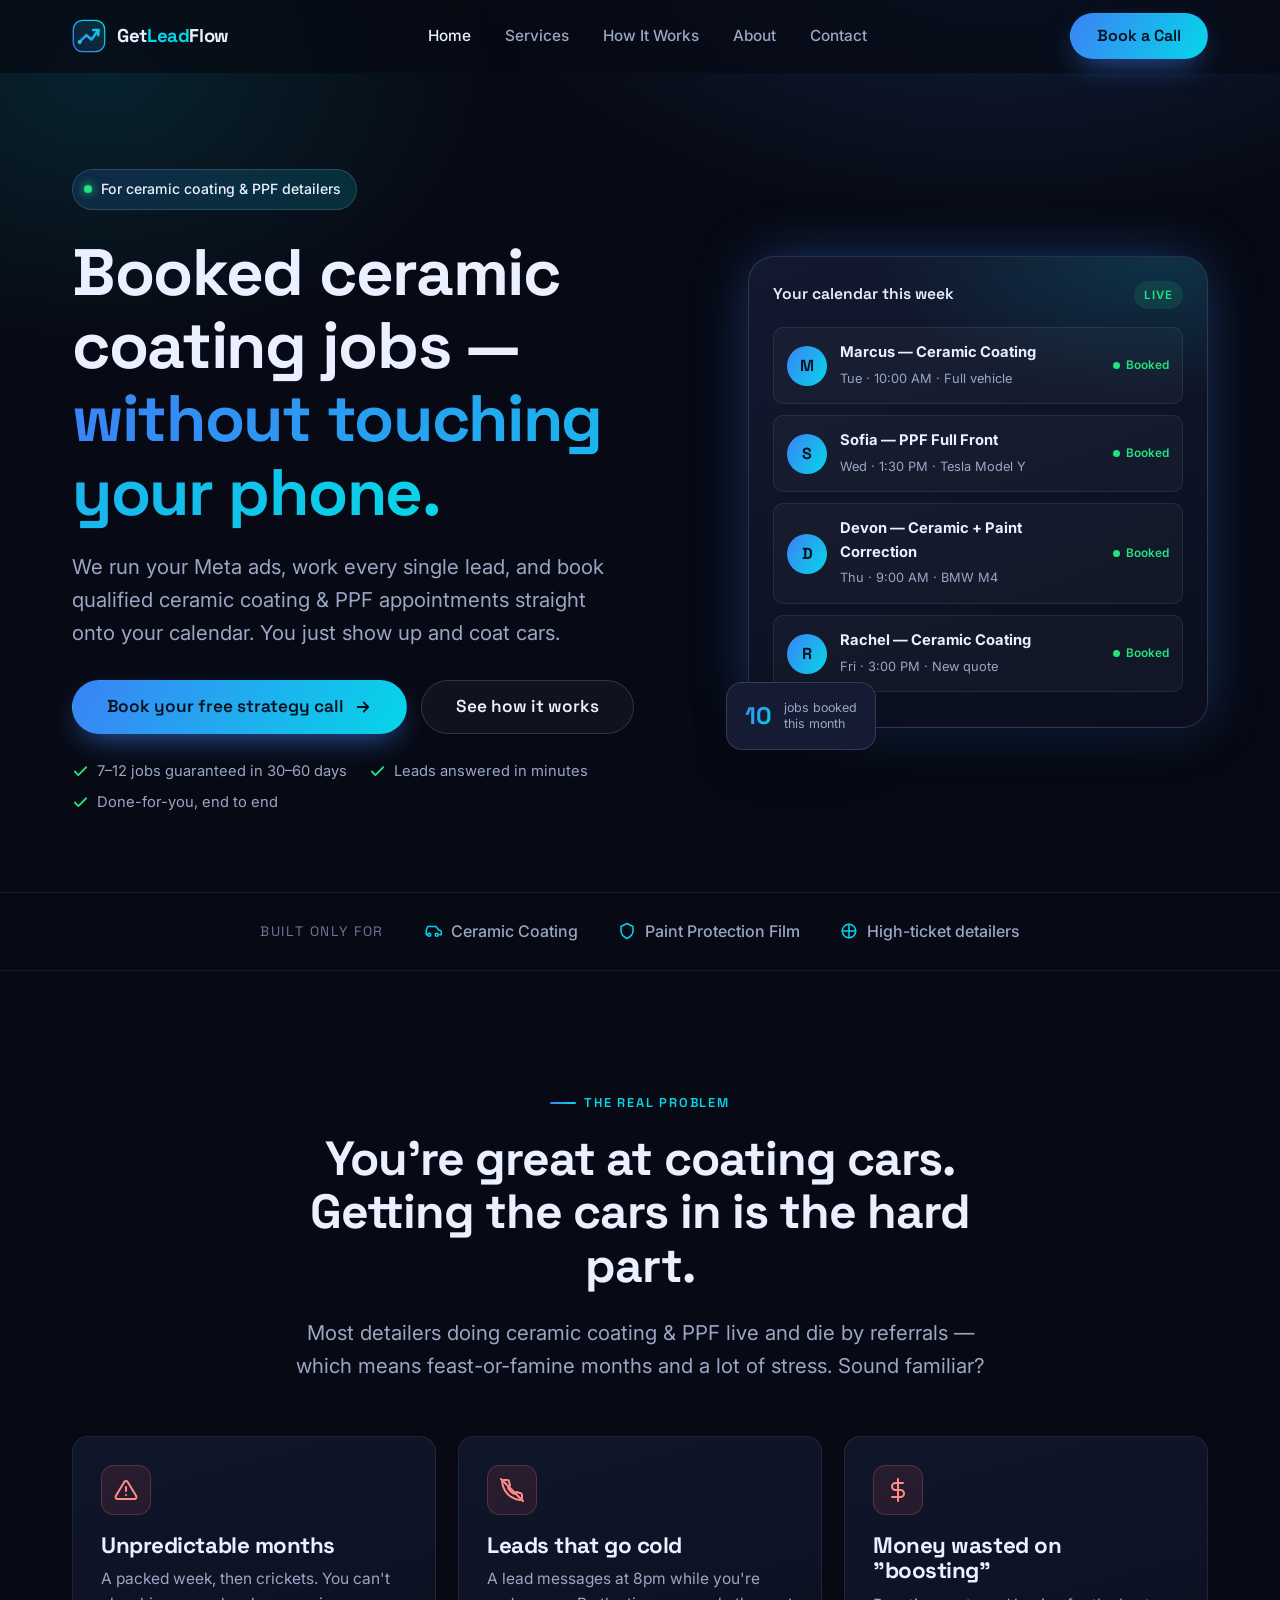
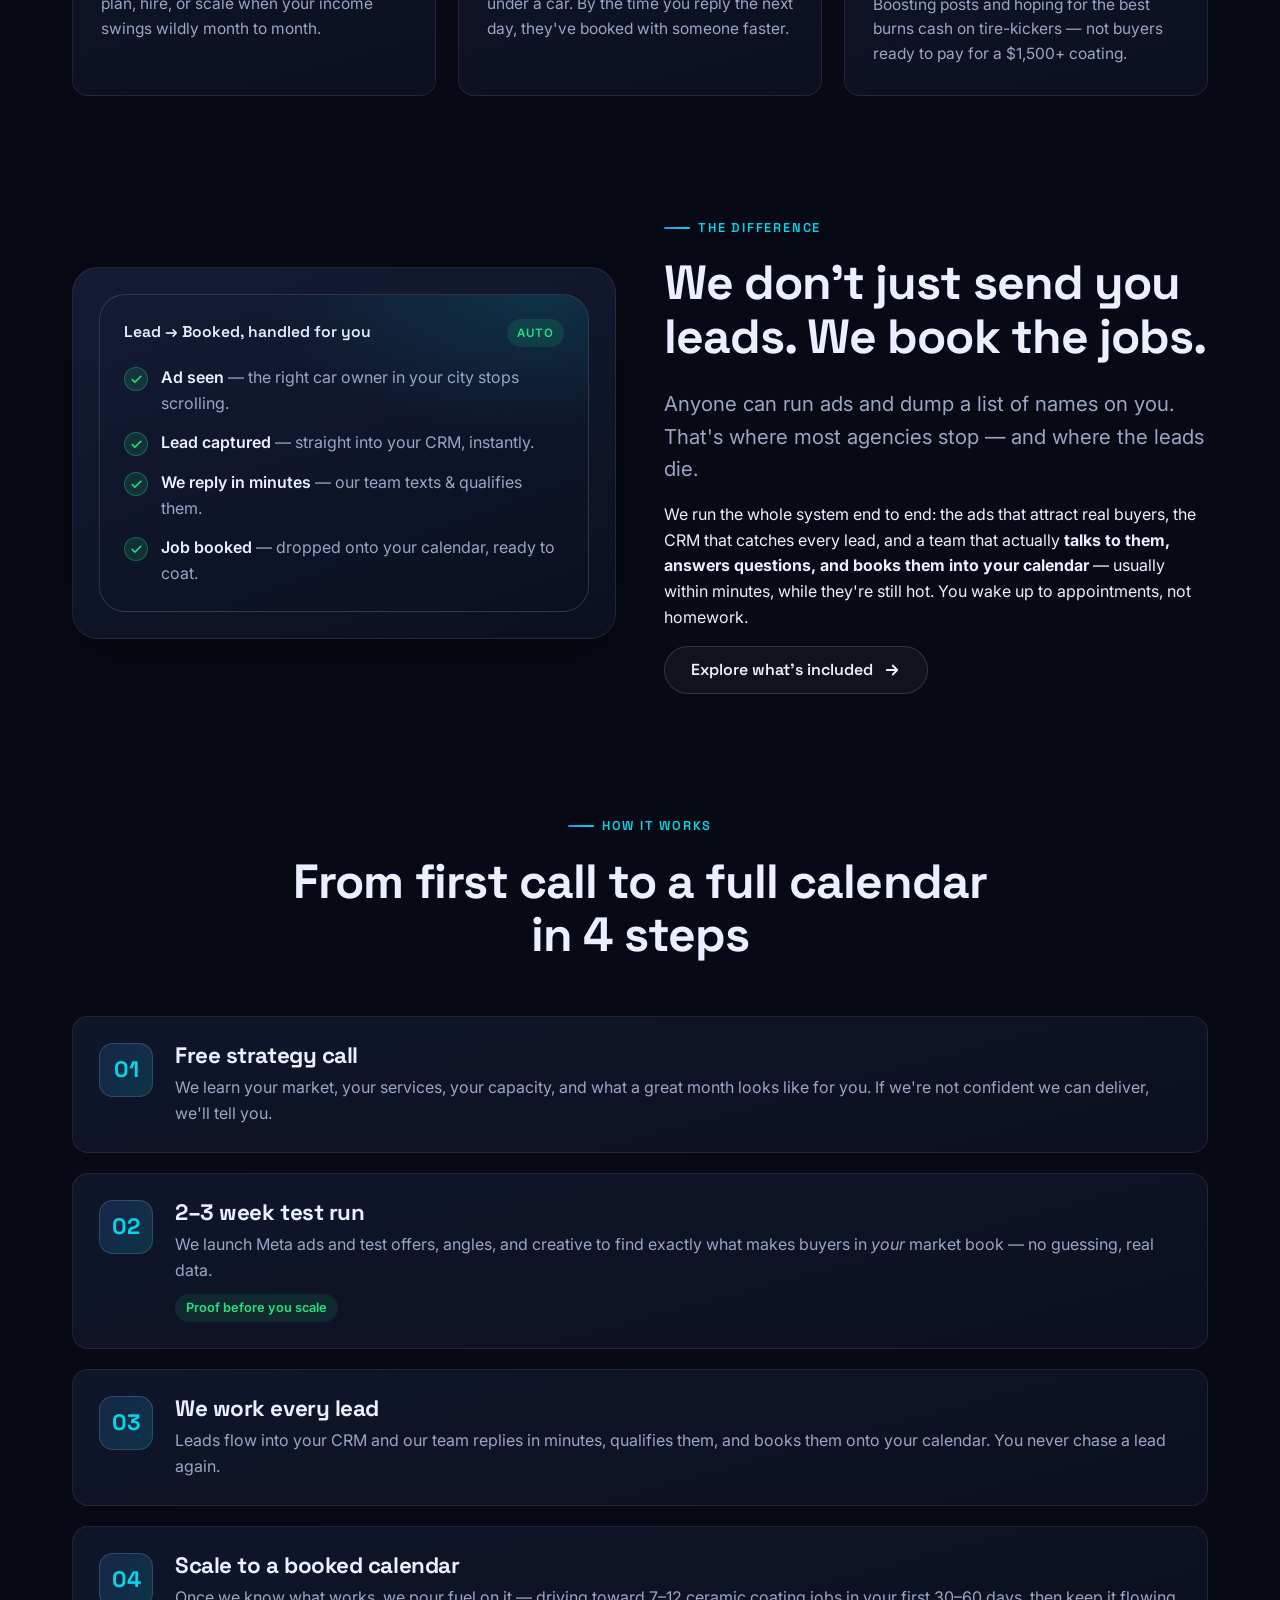
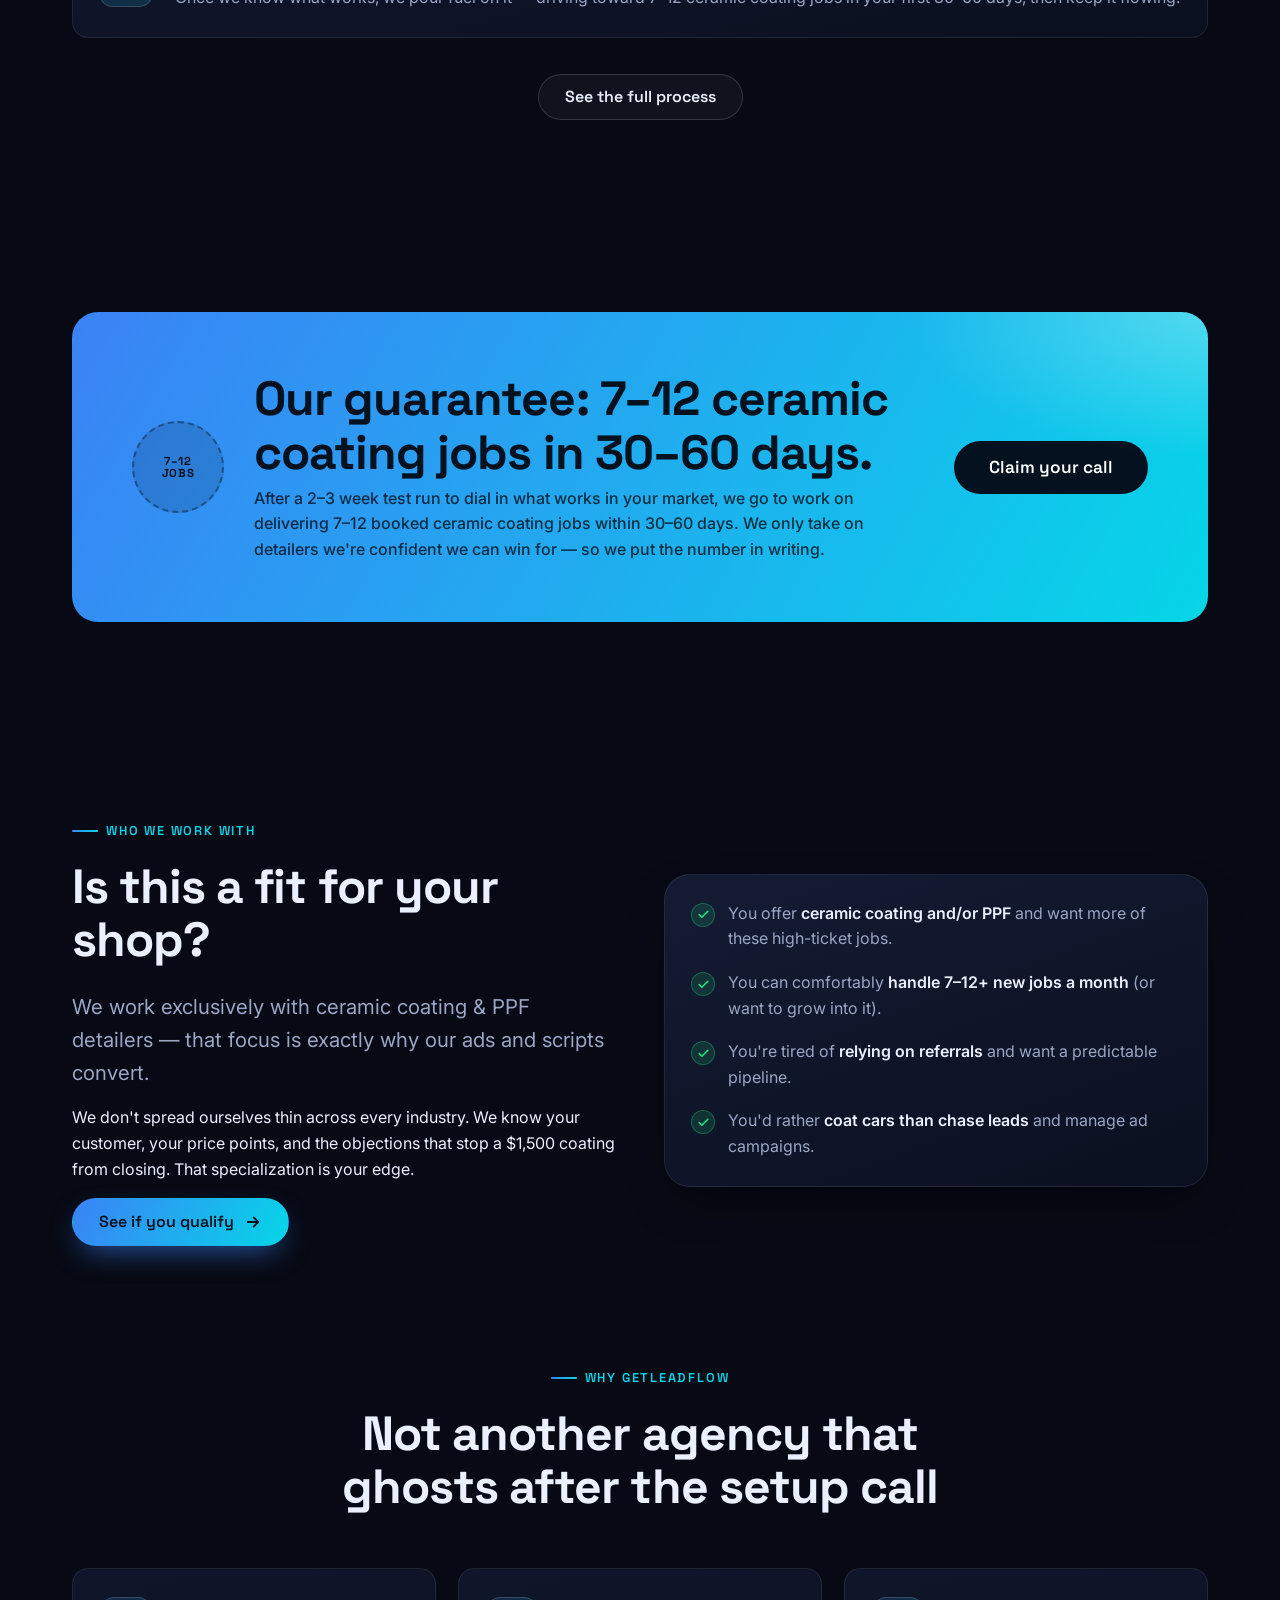
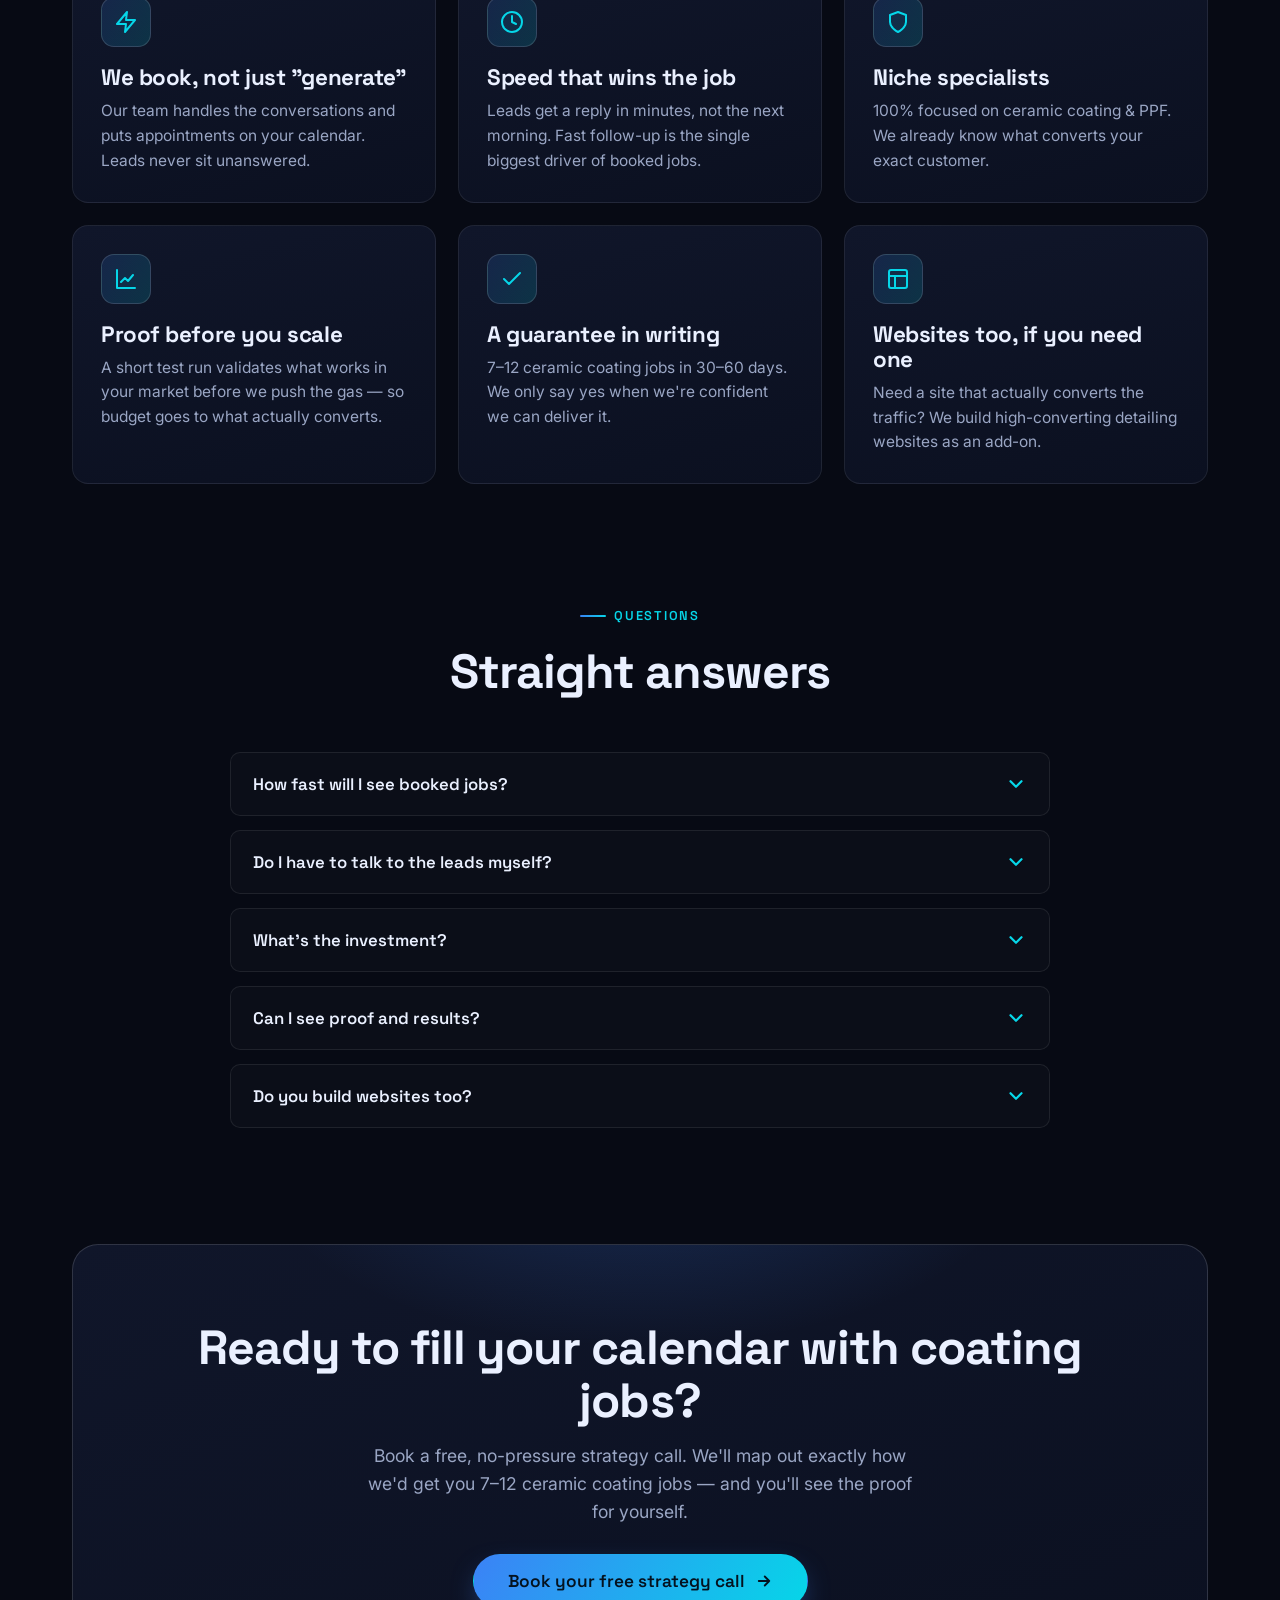
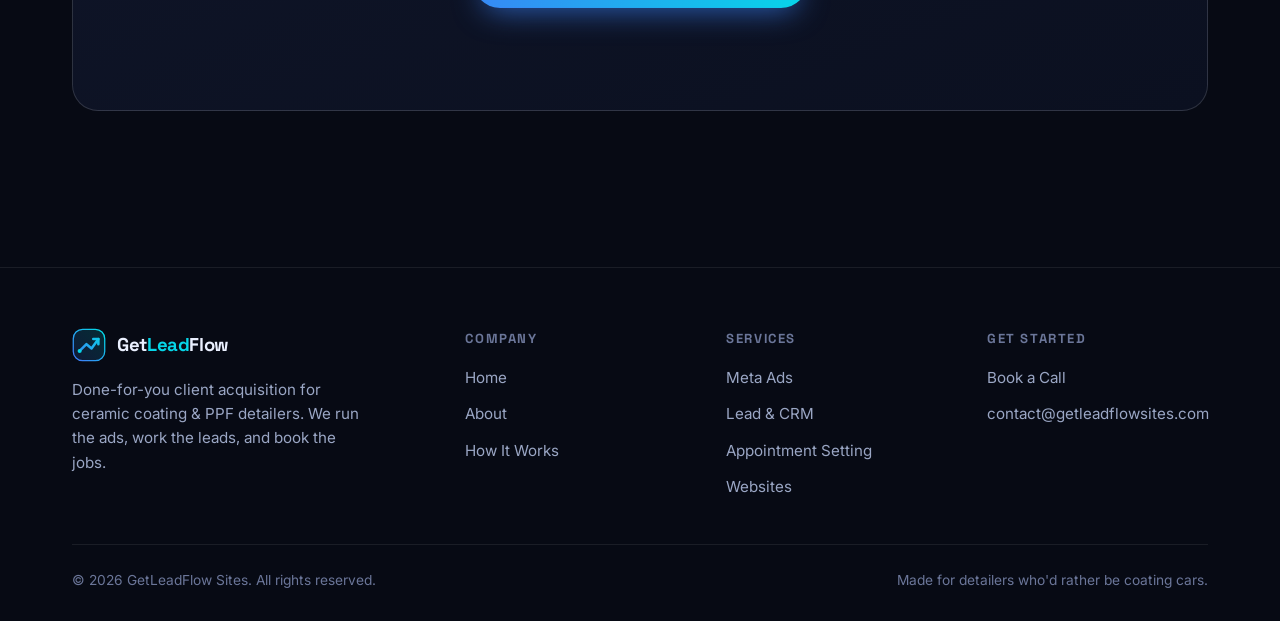
==== public/index.html @ e2b3fb2b "Restructure for deployment: move site into public/, add Cloudflare config - Move all published files" ====
<!DOCTYPE html>
<html lang="en">
<head>
  <meta charset="UTF-8" />
  <meta name="viewport" content="width=device-width, initial-scale=1.0" />
  <title>GetLeadFlow Sites | Booked Ceramic Coating &amp; PPF Jobs, Guaranteed</title>
  <meta name="description" content="GetLeadFlow runs Meta ads for ceramic coating & PPF detailers, works every lead, and books qualified jobs straight onto your calendar. 7–12 guaranteed jobs in 30–60 days." />
  <meta name="keywords" content="ceramic coating leads, PPF leads, Meta ads for car detailers, lead generation for detailers, get more ceramic coating clients, auto detailing marketing agency" />
  <link rel="canonical" href="https://getleadflowsites.com/" />

  <!-- Open Graph / Twitter -->
  <meta property="og:type" content="website" />
  <meta property="og:site_name" content="GetLeadFlow Sites" />
  <meta property="og:title" content="Booked Ceramic Coating & PPF Jobs, Guaranteed | GetLeadFlow" />
  <meta property="og:description" content="We run the ads, work every lead, and book ceramic coating & PPF jobs on your calendar. 7–12 guaranteed jobs in 30–60 days." />
  <meta property="og:url" content="https://getleadflowsites.com/" />
  <meta property="og:image" content="https://getleadflowsites.com/assets/og-image.svg" />
  <meta name="twitter:card" content="summary_large_image" />
  <meta name="twitter:title" content="Booked Ceramic Coating & PPF Jobs, Guaranteed | GetLeadFlow" />
  <meta name="twitter:description" content="We run the ads, work every lead, and book ceramic coating & PPF jobs on your calendar." />
  <meta name="twitter:image" content="https://getleadflowsites.com/assets/og-image.svg" />

  <link rel="icon" type="image/svg+xml" href="assets/favicon.svg" />
  <meta name="theme-color" content="#070a14" />

  <!-- Fonts -->
  <link rel="preconnect" href="https://fonts.googleapis.com" />
  <link rel="preconnect" href="https://fonts.gstatic.com" crossorigin />
  <link href="https://fonts.googleapis.com/css2?family=Inter:wght@400;500;600;700&family=Space+Grotesk:wght@500;600;700&display=swap" rel="stylesheet" />

  <script>document.documentElement.classList.add('js')</script>
  <link rel="stylesheet" href="css/styles.css" />

  <!-- Structured data -->
  <script type="application/ld+json">
  {
    "@context": "https://schema.org",
    "@type": "ProfessionalService",
    "name": "GetLeadFlow Sites",
    "description": "Lead generation and appointment-setting agency for ceramic coating and PPF car detailers. We run Meta ads, manage the CRM, work every lead, and book jobs on your calendar.",
    "url": "https://getleadflowsites.com/",
    "email": "contact@getleadflowsites.com",
    "areaServed": "US",
    "serviceType": ["Meta Ads Management", "Lead Generation", "Appointment Setting", "CRM Management", "Web Design"],
    "founder": { "@type": "Person", "name": "Gianluca" },
    "makesOffer": {
      "@type": "Offer",
      "description": "7–12 guaranteed ceramic coating jobs within 30–60 days for car detailers offering ceramic coating and PPF."
    }
  }
  </script>
</head>
<body>

  <!-- ========== HEADER ========== -->
  <header class="site-header">
    <div class="container nav">
      <a href="index.html" class="brand" aria-label="GetLeadFlow Sites home">
        <svg class="logo-mark" viewBox="0 0 40 40" fill="none" xmlns="http://www.w3.org/2000/svg" aria-hidden="true">
          <rect x="1.5" y="1.5" width="37" height="37" rx="11" fill="url(#glf)" opacity="0.16"/>
          <rect x="1.5" y="1.5" width="37" height="37" rx="11" stroke="url(#glf)" stroke-width="1.5"/>
          <path d="M9 27 L17 19 L23 24 L31 13" stroke="url(#glf)" stroke-width="3" stroke-linecap="round" stroke-linejoin="round"/>
          <path d="M31 13 L31 19 M31 13 L25 13" stroke="url(#glf)" stroke-width="3" stroke-linecap="round" stroke-linejoin="round"/>
          <circle cx="9" cy="27" r="2.4" fill="#06d6e8"/>
          <defs><linearGradient id="glf" x1="6" y1="34" x2="34" y2="6" gradientUnits="userSpaceOnUse"><stop stop-color="#3b82f6"/><stop offset="1" stop-color="#06d6e8"/></linearGradient></defs>
        </svg>
        <span>Get<b>Lead</b>Flow</span>
      </a>

      <ul class="nav-links">
        <li><a href="index.html" class="active">Home</a></li>
        <li><a href="services.html">Services</a></li>
        <li><a href="how-it-works.html">How It Works</a></li>
        <li><a href="about.html">About</a></li>
        <li><a href="contact.html">Contact</a></li>
        <li><a href="contact.html" class="btn btn--primary">Book a Call</a></li>
      </ul>

      <div class="nav-cta">
        <a href="contact.html" class="btn btn--primary">Book a Call</a>
      </div>

      <button class="nav-toggle" aria-label="Toggle menu" aria-expanded="false">
        <svg viewBox="0 0 24 24" fill="none" stroke="currentColor" stroke-width="2" stroke-linecap="round"><path d="M4 7h16M4 12h16M4 17h16"/></svg>
      </button>
    </div>
  </header>

  <main>
    <!-- ========== HERO ========== -->
    <section class="hero">
      <div class="container hero-grid">
        <div class="hero-copy">
          <span class="pill reveal"><span class="dot"></span> For ceramic coating &amp; PPF detailers</span>
          <h1 class="reveal" data-delay="1">Booked ceramic coating jobs — <span class="gradient-text">without touching your phone.</span></h1>
          <p class="lead reveal" data-delay="2">We run your Meta ads, work every single lead, and book qualified ceramic coating &amp; PPF appointments straight onto your calendar. You just show up and coat cars.</p>
          <div class="hero-cta reveal" data-delay="2">
            <a href="contact.html" class="btn btn--primary btn--lg">Book your free strategy call
              <svg viewBox="0 0 24 24" fill="none" stroke="currentColor" stroke-width="2.4" stroke-linecap="round" stroke-linejoin="round"><path d="M5 12h14M13 6l6 6-6 6"/></svg>
            </a>
            <a href="how-it-works.html" class="btn btn--ghost btn--lg">See how it works</a>
          </div>
          <div class="hero-trust reveal" data-delay="3">
            <span><svg viewBox="0 0 24 24" fill="none" stroke="currentColor" stroke-width="2.5" stroke-linecap="round" stroke-linejoin="round"><path d="M20 6 9 17l-5-5"/></svg> 7–12 jobs guaranteed in 30–60 days</span>
            <span><svg viewBox="0 0 24 24" fill="none" stroke="currentColor" stroke-width="2.5" stroke-linecap="round" stroke-linejoin="round"><path d="M20 6 9 17l-5-5"/></svg> Leads answered in minutes</span>
            <span><svg viewBox="0 0 24 24" fill="none" stroke="currentColor" stroke-width="2.5" stroke-linecap="round" stroke-linejoin="round"><path d="M20 6 9 17l-5-5"/></svg> Done-for-you, end to end</span>
          </div>
        </div>

        <div class="hero-visual reveal" data-delay="2">
          <div class="glass-card">
            <div class="card-head">
              <span class="title">Your calendar this week</span>
              <span class="badge">Live</span>
            </div>
            <div class="booking-row">
              <div class="avatar">M</div>
              <div class="meta"><strong>Marcus — Ceramic Coating</strong><small>Tue · 10:00 AM · Full vehicle</small></div>
              <span class="status"><span class="dot"></span>Booked</span>
            </div>
            <div class="booking-row">
              <div class="avatar">S</div>
              <div class="meta"><strong>Sofia — PPF Full Front</strong><small>Wed · 1:30 PM · Tesla Model Y</small></div>
              <span class="status"><span class="dot"></span>Booked</span>
            </div>
            <div class="booking-row">
              <div class="avatar">D</div>
              <div class="meta"><strong>Devon — Ceramic + Paint Correction</strong><small>Thu · 9:00 AM · BMW M4</small></div>
              <span class="status"><span class="dot"></span>Booked</span>
            </div>
            <div class="booking-row">
              <div class="avatar">R</div>
              <div class="meta"><strong>Rachel — Ceramic Coating</strong><small>Fri · 3:00 PM · New quote</small></div>
              <span class="status"><span class="dot"></span>Booked</span>
            </div>
          </div>
          <div class="floating-stat">
            <span class="num">10</span>
            <span class="lbl">jobs booked<br>this month</span>
          </div>
        </div>
      </div>
    </section>

    <!-- ========== TRUST STRIP ========== -->
    <div class="trust-strip">
      <div class="container">
        <p>Built only for</p>
        <span class="tag"><svg viewBox="0 0 24 24" fill="none" stroke="currentColor" stroke-width="2" stroke-linecap="round" stroke-linejoin="round"><path d="M5 17H3v-6l2-5h11l4 5h1a2 2 0 0 1 2 2v4h-2"/><circle cx="7" cy="17" r="2"/><circle cx="17" cy="17" r="2"/></svg> Ceramic Coating</span>
        <span class="tag"><svg viewBox="0 0 24 24" fill="none" stroke="currentColor" stroke-width="2" stroke-linecap="round" stroke-linejoin="round"><path d="M12 2 4 6v6c0 5 3.4 7.7 8 10 4.6-2.3 8-5 8-10V6z"/></svg> Paint Protection Film</span>
        <span class="tag"><svg viewBox="0 0 24 24" fill="none" stroke="currentColor" stroke-width="2" stroke-linecap="round" stroke-linejoin="round"><path d="M12 3v18M3 12h18"/><circle cx="12" cy="12" r="9"/></svg> High-ticket detailers</span>
      </div>
    </div>

    <!-- ========== PROBLEM ========== -->
    <section class="section">
      <div class="container">
        <div class="section-head center reveal">
          <span class="eyebrow">The real problem</span>
          <h2>You're great at coating cars. Getting the cars in is the hard part.</h2>
          <p class="lead">Most detailers doing ceramic coating &amp; PPF live and die by referrals — which means feast-or-famine months and a lot of stress. Sound familiar?</p>
        </div>
        <div class="grid grid-3">
          <div class="card card--pain reveal">
            <div class="icon"><svg viewBox="0 0 24 24" fill="none" stroke="currentColor" stroke-width="2" stroke-linecap="round" stroke-linejoin="round"><path d="M12 9v4m0 4h.01M10.3 3.9 1.8 18a2 2 0 0 0 1.7 3h17a2 2 0 0 0 1.7-3L13.7 3.9a2 2 0 0 0-3.4 0z"/></svg></div>
            <h3>Unpredictable months</h3>
            <p>A packed week, then crickets. You can't plan, hire, or scale when your income swings wildly month to month.</p>
          </div>
          <div class="card card--pain reveal" data-delay="1">
            <div class="icon"><svg viewBox="0 0 24 24" fill="none" stroke="currentColor" stroke-width="2" stroke-linecap="round" stroke-linejoin="round"><path d="M22 16.92v3a2 2 0 0 1-2.18 2 19.79 19.79 0 0 1-8.63-3.07 19.5 19.5 0 0 1-6-6 19.79 19.79 0 0 1-3.07-8.67A2 2 0 0 1 4.11 2h3a2 2 0 0 1 2 1.72c.13.96.36 1.9.7 2.81a2 2 0 0 1-.45 2.11L8.09 9.91a16 16 0 0 0 6 6l1.27-1.27a2 2 0 0 1 2.11-.45c.9.34 1.85.57 2.81.7A2 2 0 0 1 22 16.92z"/><line x1="1" y1="1" x2="23" y2="23"/></svg></div>
            <h3>Leads that go cold</h3>
            <p>A lead messages at 8pm while you're under a car. By the time you reply the next day, they've booked with someone faster.</p>
          </div>
          <div class="card card--pain reveal" data-delay="2">
            <div class="icon"><svg viewBox="0 0 24 24" fill="none" stroke="currentColor" stroke-width="2" stroke-linecap="round" stroke-linejoin="round"><path d="M12 1v22M17 5H9.5a3.5 3.5 0 0 0 0 7h5a3.5 3.5 0 0 1 0 7H6"/></svg></div>
            <h3>Money wasted on "boosting"</h3>
            <p>Boosting posts and hoping for the best burns cash on tire-kickers — not buyers ready to pay for a $1,500+ coating.</p>
          </div>
        </div>
      </div>
    </section>

    <!-- ========== SOLUTION ========== -->
    <section class="section" style="padding-top:0">
      <div class="container">
        <div class="split">
          <div class="split-media reveal">
            <div class="glass-card" style="box-shadow:none">
              <div class="card-head"><span class="title">Lead → Booked, handled for you</span><span class="badge">Auto</span></div>
              <ul class="check-list">
                <li><span class="tick"><svg viewBox="0 0 24 24" fill="none" stroke="currentColor" stroke-width="3" stroke-linecap="round" stroke-linejoin="round"><path d="M20 6 9 17l-5-5"/></svg></span><span><strong>Ad seen</strong> — the right car owner in your city stops scrolling.</span></li>
                <li><span class="tick"><svg viewBox="0 0 24 24" fill="none" stroke="currentColor" stroke-width="3" stroke-linecap="round" stroke-linejoin="round"><path d="M20 6 9 17l-5-5"/></svg></span><span><strong>Lead captured</strong> — straight into your CRM, instantly.</span></li>
                <li><span class="tick"><svg viewBox="0 0 24 24" fill="none" stroke="currentColor" stroke-width="3" stroke-linecap="round" stroke-linejoin="round"><path d="M20 6 9 17l-5-5"/></svg></span><span><strong>We reply in minutes</strong> — our team texts &amp; qualifies them.</span></li>
                <li><span class="tick"><svg viewBox="0 0 24 24" fill="none" stroke="currentColor" stroke-width="3" stroke-linecap="round" stroke-linejoin="round"><path d="M20 6 9 17l-5-5"/></svg></span><span><strong>Job booked</strong> — dropped onto your calendar, ready to coat.</span></li>
              </ul>
            </div>
          </div>
          <div class="reveal" data-delay="1">
            <span class="eyebrow">The difference</span>
            <h2>We don't just send you leads. We book the jobs.</h2>
            <p class="lead">Anyone can run ads and dump a list of names on you. That's where most agencies stop — and where the leads die.</p>
            <p>We run the whole system end to end: the ads that attract real buyers, the CRM that catches every lead, and a team that actually <strong>talks to them, answers questions, and books them into your calendar</strong> — usually within minutes, while they're still hot. You wake up to appointments, not homework.</p>
            <a href="services.html" class="btn btn--ghost">Explore what's included
              <svg viewBox="0 0 24 24" fill="none" stroke="currentColor" stroke-width="2.4" stroke-linecap="round" stroke-linejoin="round"><path d="M5 12h14M13 6l6 6-6 6"/></svg>
            </a>
          </div>
        </div>
      </div>
    </section>

    <!-- ========== HOW IT WORKS (short) ========== -->
    <section class="section" style="padding-top:0">
      <div class="container">
        <div class="section-head center reveal">
          <span class="eyebrow">How it works</span>
          <h2>From first call to a full calendar in 4 steps</h2>
        </div>
        <div class="steps">
          <div class="step reveal">
            <div class="num"></div>
            <div>
              <h3>Free strategy call</h3>
              <p>We learn your market, your services, your capacity, and what a great month looks like for you. If we're not confident we can deliver, we'll tell you.</p>
            </div>
          </div>
          <div class="step reveal" data-delay="1">
            <div class="num"></div>
            <div>
              <h3>2–3 week test run</h3>
              <p>We launch Meta ads and test offers, angles, and creative to find exactly what makes buyers in <em>your</em> market book — no guessing, real data.</p>
              <span class="tag-inline">Proof before you scale</span>
            </div>
          </div>
          <div class="step reveal" data-delay="2">
            <div class="num"></div>
            <div>
              <h3>We work every lead</h3>
              <p>Leads flow into your CRM and our team replies in minutes, qualifies them, and books them onto your calendar. You never chase a lead again.</p>
            </div>
          </div>
          <div class="step reveal" data-delay="3">
            <div class="num"></div>
            <div>
              <h3>Scale to a booked calendar</h3>
              <p>Once we know what works, we pour fuel on it — driving toward 7–12 ceramic coating jobs in your first 30–60 days, then keep it flowing.</p>
            </div>
          </div>
        </div>
        <div style="text-align:center;margin-top:36px" class="reveal">
          <a href="how-it-works.html" class="btn btn--ghost">See the full process</a>
        </div>
      </div>
    </section>

    <!-- ========== GUARANTEE ========== -->
    <section class="section--tight">
      <div class="container">
        <div class="guarantee reveal">
          <div class="seal">7–12<br>Jobs</div>
          <div>
            <h2>Our guarantee: 7–12 ceramic coating jobs in 30–60 days.</h2>
            <p>After a 2–3 week test run to dial in what works in your market, we go to work on delivering 7–12 booked ceramic coating jobs within 30–60 days. We only take on detailers we're confident we can win for — so we put the number in writing.</p>
          </div>
          <a href="contact.html" class="btn btn--primary btn--lg">Claim your call</a>
        </div>
      </div>
    </section>

    <!-- ========== WHO IT'S FOR ========== -->
    <section class="section">
      <div class="container">
        <div class="split reverse">
          <div class="split-media reveal">
            <ul class="check-list" style="gap:18px">
              <li><span class="tick"><svg viewBox="0 0 24 24" fill="none" stroke="currentColor" stroke-width="3" stroke-linecap="round" stroke-linejoin="round"><path d="M20 6 9 17l-5-5"/></svg></span><span>You offer <strong>ceramic coating and/or PPF</strong> and want more of these high-ticket jobs.</span></li>
              <li><span class="tick"><svg viewBox="0 0 24 24" fill="none" stroke="currentColor" stroke-width="3" stroke-linecap="round" stroke-linejoin="round"><path d="M20 6 9 17l-5-5"/></svg></span><span>You can comfortably <strong>handle 7–12+ new jobs a month</strong> (or want to grow into it).</span></li>
              <li><span class="tick"><svg viewBox="0 0 24 24" fill="none" stroke="currentColor" stroke-width="3" stroke-linecap="round" stroke-linejoin="round"><path d="M20 6 9 17l-5-5"/></svg></span><span>You're tired of <strong>relying on referrals</strong> and want a predictable pipeline.</span></li>
              <li><span class="tick"><svg viewBox="0 0 24 24" fill="none" stroke="currentColor" stroke-width="3" stroke-linecap="round" stroke-linejoin="round"><path d="M20 6 9 17l-5-5"/></svg></span><span>You'd rather <strong>coat cars than chase leads</strong> and manage ad campaigns.</span></li>
            </ul>
          </div>
          <div class="reveal" data-delay="1">
            <span class="eyebrow">Who we work with</span>
            <h2>Is this a fit for your shop?</h2>
            <p class="lead">We work exclusively with ceramic coating &amp; PPF detailers — that focus is exactly why our ads and scripts convert.</p>
            <p>We don't spread ourselves thin across every industry. We know your customer, your price points, and the objections that stop a $1,500 coating from closing. That specialization is your edge.</p>
            <a href="contact.html" class="btn btn--primary">See if you qualify
              <svg viewBox="0 0 24 24" fill="none" stroke="currentColor" stroke-width="2.4" stroke-linecap="round" stroke-linejoin="round"><path d="M5 12h14M13 6l6 6-6 6"/></svg>
            </a>
          </div>
        </div>
      </div>
    </section>

    <!-- ========== WHY US ========== -->
    <section class="section" style="padding-top:0">
      <div class="container">
        <div class="section-head center reveal">
          <span class="eyebrow">Why GetLeadFlow</span>
          <h2>Not another agency that ghosts after the setup call</h2>
        </div>
        <div class="grid grid-3">
          <div class="card reveal">
            <div class="icon"><svg viewBox="0 0 24 24" fill="none" stroke="currentColor" stroke-width="2" stroke-linecap="round" stroke-linejoin="round"><path d="M13 2 3 14h9l-1 8 10-12h-9l1-8z"/></svg></div>
            <h3>We book, not just "generate"</h3>
            <p>Our team handles the conversations and puts appointments on your calendar. Leads never sit unanswered.</p>
          </div>
          <div class="card reveal" data-delay="1">
            <div class="icon"><svg viewBox="0 0 24 24" fill="none" stroke="currentColor" stroke-width="2" stroke-linecap="round" stroke-linejoin="round"><circle cx="12" cy="12" r="10"/><path d="M12 6v6l4 2"/></svg></div>
            <h3>Speed that wins the job</h3>
            <p>Leads get a reply in minutes, not the next morning. Fast follow-up is the single biggest driver of booked jobs.</p>
          </div>
          <div class="card reveal" data-delay="2">
            <div class="icon"><svg viewBox="0 0 24 24" fill="none" stroke="currentColor" stroke-width="2" stroke-linecap="round" stroke-linejoin="round"><path d="M12 22s8-4 8-10V5l-8-3-8 3v7c0 6 8 10 8 10z"/></svg></div>
            <h3>Niche specialists</h3>
            <p>100% focused on ceramic coating &amp; PPF. We already know what converts your exact customer.</p>
          </div>
          <div class="card reveal">
            <div class="icon"><svg viewBox="0 0 24 24" fill="none" stroke="currentColor" stroke-width="2" stroke-linecap="round" stroke-linejoin="round"><path d="M3 3v18h18"/><path d="M7 15l4-4 3 3 5-6"/></svg></div>
            <h3>Proof before you scale</h3>
            <p>A short test run validates what works in your market before we push the gas — so budget goes to what actually converts.</p>
          </div>
          <div class="card reveal" data-delay="1">
            <div class="icon"><svg viewBox="0 0 24 24" fill="none" stroke="currentColor" stroke-width="2" stroke-linecap="round" stroke-linejoin="round"><path d="M20 6 9 17l-5-5"/></svg></div>
            <h3>A guarantee in writing</h3>
            <p>7–12 ceramic coating jobs in 30–60 days. We only say yes when we're confident we can deliver it.</p>
          </div>
          <div class="card reveal" data-delay="2">
            <div class="icon"><svg viewBox="0 0 24 24" fill="none" stroke="currentColor" stroke-width="2" stroke-linecap="round" stroke-linejoin="round"><rect x="3" y="3" width="18" height="18" rx="2"/><path d="M3 9h18M9 21V9"/></svg></div>
            <h3>Websites too, if you need one</h3>
            <p>Need a site that actually converts the traffic? We build high-converting detailing websites as an add-on.</p>
          </div>
        </div>
      </div>
    </section>

    <!-- ========== FAQ ========== -->
    <section class="section" style="padding-top:0">
      <div class="container">
        <div class="section-head center reveal">
          <span class="eyebrow">Questions</span>
          <h2>Straight answers</h2>
        </div>
        <div class="faq">
          <div class="faq-item reveal">
            <button class="faq-q" aria-expanded="false">How fast will I see booked jobs?<svg class="chev" viewBox="0 0 24 24" fill="none" stroke="currentColor" stroke-width="2.4" stroke-linecap="round" stroke-linejoin="round"><path d="M6 9l6 6 6-6"/></svg></button>
            <div class="faq-a"><p>We start with a 2–3 week test run to find what converts in your market, then work toward 7–12 booked ceramic coating jobs within 30–60 days. Many leads start coming in during the test phase itself.</p></div>
          </div>
          <div class="faq-item reveal">
            <button class="faq-q" aria-expanded="false">Do I have to talk to the leads myself?<svg class="chev" viewBox="0 0 24 24" fill="none" stroke="currentColor" stroke-width="2.4" stroke-linecap="round" stroke-linejoin="round"><path d="M6 9l6 6 6-6"/></svg></button>
            <div class="faq-a"><p>No. That's the whole point. Our team handles the conversations, answers questions, qualifies each lead, and books them straight onto your calendar. You show up to a booked appointment.</p></div>
          </div>
          <div class="faq-item reveal">
            <button class="faq-q" aria-expanded="false">What's the investment?<svg class="chev" viewBox="0 0 24 24" fill="none" stroke="currentColor" stroke-width="2.4" stroke-linecap="round" stroke-linejoin="round"><path d="M6 9l6 6 6-6"/></svg></button>
            <div class="faq-a"><p>It depends on your market and goals — there's your ad spend plus our management fee. We'll walk you through exact numbers on your strategy call so you know precisely what to expect before committing.</p></div>
          </div>
          <div class="faq-item reveal">
            <button class="faq-q" aria-expanded="false">Can I see proof and results?<svg class="chev" viewBox="0 0 24 24" fill="none" stroke="currentColor" stroke-width="2.4" stroke-linecap="round" stroke-linejoin="round"><path d="M6 9l6 6 6-6"/></svg></button>
            <div class="faq-a"><p>Absolutely — we'll show you exactly what we're doing and the results we're driving on a live call. Book a strategy call and we'll walk you through everything in detail.</p></div>
          </div>
          <div class="faq-item reveal">
            <button class="faq-q" aria-expanded="false">Do you build websites too?<svg class="chev" viewBox="0 0 24 24" fill="none" stroke="currentColor" stroke-width="2.4" stroke-linecap="round" stroke-linejoin="round"><path d="M6 9l6 6 6-6"/></svg></button>
            <div class="faq-a"><p>Yes. If you need a fast, high-converting website to turn your traffic into booked jobs, we build them as an add-on. Just mention it on your call.</p></div>
          </div>
        </div>
      </div>
    </section>

    <!-- ========== CTA BAND ========== -->
    <section class="section" style="padding-top:0">
      <div class="container">
        <div class="cta-band reveal">
          <h2>Ready to fill your calendar with coating jobs?</h2>
          <p>Book a free, no-pressure strategy call. We'll map out exactly how we'd get you 7–12 ceramic coating jobs — and you'll see the proof for yourself.</p>
          <div class="hero-cta">
            <a href="contact.html" class="btn btn--primary btn--lg">Book your free strategy call
              <svg viewBox="0 0 24 24" fill="none" stroke="currentColor" stroke-width="2.4" stroke-linecap="round" stroke-linejoin="round"><path d="M5 12h14M13 6l6 6-6 6"/></svg>
            </a>
          </div>
        </div>
      </div>
    </section>
  </main>

  <!-- ========== FOOTER ========== -->
  <footer class="site-footer">
    <div class="container">
      <div class="footer-grid">
        <div class="footer-brand">
          <a href="index.html" class="brand">
            <svg class="logo-mark" viewBox="0 0 40 40" fill="none" xmlns="http://www.w3.org/2000/svg" aria-hidden="true">
              <rect x="1.5" y="1.5" width="37" height="37" rx="11" fill="url(#glf2)" opacity="0.16"/>
              <rect x="1.5" y="1.5" width="37" height="37" rx="11" stroke="url(#glf2)" stroke-width="1.5"/>
              <path d="M9 27 L17 19 L23 24 L31 13" stroke="url(#glf2)" stroke-width="3" stroke-linecap="round" stroke-linejoin="round"/>
              <path d="M31 13 L31 19 M31 13 L25 13" stroke="url(#glf2)" stroke-width="3" stroke-linecap="round" stroke-linejoin="round"/>
              <circle cx="9" cy="27" r="2.4" fill="#06d6e8"/>
              <defs><linearGradient id="glf2" x1="6" y1="34" x2="34" y2="6" gradientUnits="userSpaceOnUse"><stop stop-color="#3b82f6"/><stop offset="1" stop-color="#06d6e8"/></linearGradient></defs>
            </svg>
            <span>Get<b>Lead</b>Flow</span>
          </a>
          <p>Done-for-you client acquisition for ceramic coating &amp; PPF detailers. We run the ads, work the leads, and book the jobs.</p>
        </div>
        <div class="footer-col">
          <h5>Company</h5>
          <ul>
            <li><a href="index.html">Home</a></li>
            <li><a href="about.html">About</a></li>
            <li><a href="how-it-works.html">How It Works</a></li>
          </ul>
        </div>
        <div class="footer-col">
          <h5>Services</h5>
          <ul>
            <li><a href="services.html">Meta Ads</a></li>
            <li><a href="services.html">Lead &amp; CRM</a></li>
            <li><a href="services.html">Appointment Setting</a></li>
            <li><a href="services.html">Websites</a></li>
          </ul>
        </div>
        <div class="footer-col">
          <h5>Get started</h5>
          <ul>
            <li><a href="contact.html">Book a Call</a></li>
            <li><a href="mailto:contact@getleadflowsites.com">contact@getleadflowsites.com</a></li>
          </ul>
        </div>
      </div>
      <div class="footer-bottom">
        <span>© <span id="year">2026</span> GetLeadFlow Sites. All rights reserved.</span>
        <span>Made for detailers who'd rather be coating cars.</span>
      </div>
    </div>
  </footer>

  <script src="js/main.js"></script>
</body>
</html>
---- public/css/styles.css ----
/* ============================================================
   GetLeadFlow Sites — Global Stylesheet
   Dark, premium, conversion-focused design system
   ============================================================ */

/* ---------- Design tokens ---------- */
:root {
  /* Palette */
  --bg:          #070a14;
  --bg-2:        #0b1020;
  --surface:     #10162a;
  --surface-2:   #141b33;
  --border:      rgba(255, 255, 255, 0.08);
  --border-2:    rgba(255, 255, 255, 0.14);

  --text:        #eaf0ff;
  --muted:       #9aa6c4;
  --muted-2:     #6b7699;

  --brand:       #3b82f6;   /* electric blue */
  --brand-2:     #06d6e8;   /* cyan */
  --brand-ink:   #0a1220;
  --accent:      #22e37f;   /* growth green (used sparingly) */

  --grad:        linear-gradient(120deg, #3b82f6 0%, #06d6e8 100%);
  --grad-soft:   linear-gradient(120deg, rgba(59,130,246,0.16), rgba(6,214,232,0.16));

  /* Typography */
  --font-head: "Space Grotesk", "Segoe UI", system-ui, -apple-system, sans-serif;
  --font-body: "Inter", "Segoe UI", system-ui, -apple-system, sans-serif;

  /* Layout */
  --maxw: 1180px;
  --radius: 16px;
  --radius-sm: 10px;
  --radius-lg: 26px;

  /* Shadows */
  --shadow: 0 20px 50px -20px rgba(0, 0, 0, 0.7);
  --glow: 0 0 60px -12px rgba(59, 130, 246, 0.55);

  --ease: cubic-bezier(0.16, 1, 0.3, 1);
}

/* ---------- Reset / base ---------- */
*, *::before, *::after { box-sizing: border-box; }

html { scroll-behavior: smooth; -webkit-text-size-adjust: 100%; overflow-x: hidden; max-width: 100%; }

body {
  margin: 0;
  font-family: var(--font-body);
  background: var(--bg);
  color: var(--text);
  line-height: 1.6;
  -webkit-font-smoothing: antialiased;
  overflow-x: hidden;
}

/* Ambient background glows */
body::before {
  content: "";
  position: fixed;
  inset: 0;
  z-index: -1;
  background:
    radial-gradient(900px 500px at 78% -8%, rgba(59, 130, 246, 0.18), transparent 60%),
    radial-gradient(700px 500px at 8% 8%, rgba(6, 214, 232, 0.12), transparent 55%),
    var(--bg);
}

img { max-width: 100%; display: block; }

a { color: inherit; text-decoration: none; }

h1, h2, h3, h4 {
  font-family: var(--font-head);
  line-height: 1.12;
  letter-spacing: -0.02em;
  margin: 0 0 0.5em;
  font-weight: 700;
}

p { margin: 0 0 1rem; }

::selection { background: rgba(59, 130, 246, 0.35); color: #fff; }

/* ---------- Layout helpers ---------- */
.container {
  width: 100%;
  max-width: var(--maxw);
  margin-inline: auto;
  padding-inline: 22px;
}

.section { padding: clamp(64px, 9vw, 130px) 0; }
.section--tight { padding: clamp(48px, 6vw, 84px) 0; }

.eyebrow {
  display: inline-flex;
  align-items: center;
  gap: 8px;
  font-family: var(--font-head);
  font-size: 0.8rem;
  font-weight: 600;
  letter-spacing: 0.14em;
  text-transform: uppercase;
  color: var(--brand-2);
  margin-bottom: 18px;
}
.eyebrow::before {
  content: "";
  width: 26px; height: 2px;
  background: var(--grad);
  border-radius: 2px;
}

.section-head { max-width: 720px; margin-bottom: 54px; }
.section-head.center { margin-inline: auto; text-align: center; }
.section-head.center .eyebrow { justify-content: center; }

h1 { font-size: clamp(2.4rem, 6vw, 4.1rem); }
h2 { font-size: clamp(1.9rem, 4vw, 3rem); }
h3 { font-size: clamp(1.15rem, 2vw, 1.4rem); }

.lead { font-size: clamp(1.05rem, 1.6vw, 1.28rem); color: var(--muted); }

.gradient-text {
  background: var(--grad);
  -webkit-background-clip: text;
  background-clip: text;
  color: transparent;
}

.muted { color: var(--muted); }

/* ---------- Buttons ---------- */
.btn {
  --_bg: var(--grad);
  display: inline-flex;
  align-items: center;
  justify-content: center;
  gap: 10px;
  font-family: var(--font-head);
  font-weight: 600;
  font-size: 1rem;
  padding: 14px 26px;
  border-radius: 999px;
  border: 1px solid transparent;
  cursor: pointer;
  transition: transform 0.25s var(--ease), box-shadow 0.25s var(--ease), background 0.25s;
  white-space: nowrap;
  line-height: 1;
}
.btn svg { width: 18px; height: 18px; }

.btn--primary {
  background: var(--grad);
  color: #04121f;
  box-shadow: 0 12px 30px -10px rgba(59, 130, 246, 0.7);
}
.btn--primary:hover { transform: translateY(-2px); box-shadow: 0 18px 40px -10px rgba(59, 130, 246, 0.85); }

.btn--ghost {
  background: rgba(255, 255, 255, 0.04);
  color: var(--text);
  border-color: var(--border-2);
}
.btn--ghost:hover { background: rgba(255, 255, 255, 0.09); transform: translateY(-2px); }

.btn--lg { padding: 17px 34px; font-size: 1.08rem; }
.btn--block { width: 100%; }

/* ---------- Header / Nav ---------- */
.site-header {
  position: sticky;
  top: 0;
  z-index: 100;
  backdrop-filter: blur(14px);
  background: rgba(7, 10, 20, 0.72);
  border-bottom: 1px solid transparent;
  transition: border-color 0.3s, background 0.3s;
}
.site-header.scrolled {
  border-bottom-color: var(--border);
  background: rgba(7, 10, 20, 0.9);
}
.nav {
  display: flex;
  align-items: center;
  justify-content: space-between;
  height: 72px;
  gap: 20px;
}
.brand { display: flex; align-items: center; gap: 11px; font-family: var(--font-head); font-weight: 700; font-size: 1.16rem; letter-spacing: -0.02em; }
.brand .logo-mark { width: 34px; height: 34px; flex: none; }
.brand span b { color: var(--brand-2); font-weight: 700; }

.nav-links {
  display: flex;
  align-items: center;
  gap: 4px;
  list-style: none;
  margin: 0; padding: 0;
}
.nav-links a {
  display: block;
  padding: 9px 15px;
  border-radius: 999px;
  color: var(--muted);
  font-weight: 500;
  font-size: 0.96rem;
  white-space: nowrap;
  transition: color 0.2s, background 0.2s;
}
.nav-links a:hover { color: var(--text); background: rgba(255,255,255,0.05); }
.nav-links a.active { color: var(--text); }
/* The in-list Book-a-Call button is for the mobile menu only; the desktop
   header uses the standalone .nav-cta button, so hide the duplicate here. */
.nav-links .btn { display: none; }

.nav-cta { display: flex; align-items: center; gap: 12px; }

.nav-toggle {
  display: none;
  background: none;
  border: 0;
  width: 42px; height: 42px;
  cursor: pointer;
  color: var(--text);
  padding: 9px;
}
.nav-toggle svg { width: 100%; height: 100%; }

/* ---------- Hero ---------- */
.hero { position: relative; padding: clamp(56px, 8vw, 96px) 0 clamp(48px, 6vw, 80px); }
.hero-grid {
  display: grid;
  grid-template-columns: minmax(0, 1.15fr) minmax(0, 0.85fr);
  gap: 54px;
  align-items: center;
}
.hero-copy, .hero-visual { min-width: 0; }
.hero h1 { margin-bottom: 22px; }
.hero .lead { max-width: 560px; margin-bottom: 30px; }
.hero-cta { display: flex; flex-wrap: wrap; gap: 14px; margin-bottom: 26px; }

.hero-trust {
  display: flex;
  flex-wrap: wrap;
  gap: 8px 22px;
  color: var(--muted);
  font-size: 0.92rem;
}
.hero-trust span { display: inline-flex; align-items: center; gap: 8px; }
.hero-trust svg { width: 17px; height: 17px; color: var(--accent); flex: none; }

.pill {
  display: inline-flex;
  align-items: center;
  gap: 9px;
  padding: 8px 15px 8px 11px;
  background: var(--grad-soft);
  border: 1px solid var(--border-2);
  border-radius: 999px;
  font-size: 0.88rem;
  font-weight: 500;
  color: var(--text);
  margin-bottom: 26px;
}
.pill .dot { width: 8px; height: 8px; border-radius: 50%; background: var(--accent); box-shadow: 0 0 10px var(--accent); }

/* Hero visual — stacked "booking" card */
.hero-visual { position: relative; }
.glass-card {
  background: linear-gradient(160deg, rgba(20, 27, 51, 0.9), rgba(11, 16, 32, 0.85));
  border: 1px solid var(--border-2);
  border-radius: var(--radius-lg);
  box-shadow: var(--shadow), var(--glow);
  padding: 24px;
  position: relative;
  overflow: hidden;
}
.glass-card::before {
  content: "";
  position: absolute; inset: 0;
  background: radial-gradient(400px 200px at 90% 0%, rgba(6,214,232,0.14), transparent 70%);
  pointer-events: none;
}
.card-head { display: flex; align-items: center; justify-content: space-between; margin-bottom: 18px; }
.card-head .title { font-family: var(--font-head); font-weight: 600; font-size: 0.98rem; }
.card-head .badge { font-size: 0.72rem; font-weight: 600; letter-spacing: 0.08em; text-transform: uppercase; color: var(--accent); background: rgba(34,227,127,0.12); padding: 5px 10px; border-radius: 999px; }

.booking-row {
  display: flex;
  align-items: center;
  gap: 13px;
  padding: 13px;
  border-radius: var(--radius-sm);
  background: rgba(255,255,255,0.03);
  border: 1px solid var(--border);
  margin-bottom: 11px;
  animation: rise 0.7s var(--ease) both;
}
.booking-row:nth-child(2) { animation-delay: 0.12s; }
.booking-row:nth-child(3) { animation-delay: 0.24s; }
.booking-row:nth-child(4) { animation-delay: 0.36s; }
.booking-row .avatar {
  width: 40px; height: 40px; border-radius: 50%; flex: none;
  background: var(--grad); display: grid; place-items: center;
  font-family: var(--font-head); font-weight: 700; color: #04121f;
}
.booking-row .meta { flex: 1; min-width: 0; }
.booking-row .meta strong { display: block; font-size: 0.92rem; }
.booking-row .meta small { color: var(--muted); font-size: 0.8rem; }
.booking-row .status { font-size: 0.74rem; font-weight: 600; color: var(--accent); display: inline-flex; align-items: center; gap: 6px; }
.booking-row .status .dot { width: 7px; height: 7px; border-radius: 50%; background: var(--accent); }

@keyframes rise { from { opacity: 0; transform: translateY(14px); } to { opacity: 1; transform: translateY(0); } }

.floating-stat {
  position: absolute;
  bottom: -22px; left: -22px;
  background: var(--surface-2);
  border: 1px solid var(--border-2);
  border-radius: var(--radius);
  padding: 14px 18px;
  box-shadow: var(--shadow);
  display: flex; align-items: center; gap: 12px;
}
.floating-stat .num { font-family: var(--font-head); font-weight: 700; font-size: 1.5rem; background: var(--grad); -webkit-background-clip: text; background-clip: text; color: transparent; }
.floating-stat .lbl { font-size: 0.78rem; color: var(--muted); line-height: 1.25; }

/* ---------- Logos / trust strip ---------- */
.trust-strip { border-block: 1px solid var(--border); padding: 26px 0; }
.trust-strip .container { display: flex; align-items: center; justify-content: center; gap: 12px 40px; flex-wrap: wrap; text-align: center; }
.trust-strip p { margin: 0; color: var(--muted-2); font-size: 0.86rem; font-family: var(--font-head); letter-spacing: 0.12em; text-transform: uppercase; }
.trust-strip .tag { display: inline-flex; align-items: center; gap: 9px; color: var(--muted); font-weight: 500; }
.trust-strip .tag svg { width: 18px; height: 18px; color: var(--brand-2); }

/* ---------- Cards / grids ---------- */
.grid { display: grid; gap: 22px; }
.grid-2 { grid-template-columns: repeat(2, minmax(0, 1fr)); }
.grid-3 { grid-template-columns: repeat(3, minmax(0, 1fr)); }
.grid-4 { grid-template-columns: repeat(4, minmax(0, 1fr)); }

.card {
  background: linear-gradient(165deg, var(--surface), var(--bg-2));
  border: 1px solid var(--border);
  border-radius: var(--radius);
  padding: 28px;
  transition: transform 0.3s var(--ease), border-color 0.3s, box-shadow 0.3s;
  position: relative;
  overflow: hidden;
}
.card:hover { transform: translateY(-4px); border-color: var(--border-2); box-shadow: var(--shadow); }
.card .icon {
  width: 50px; height: 50px;
  border-radius: 13px;
  display: grid; place-items: center;
  background: var(--grad-soft);
  border: 1px solid var(--border-2);
  margin-bottom: 18px;
}
.card .icon svg { width: 24px; height: 24px; color: var(--brand-2); }
.card h3 { margin-bottom: 9px; }
.card p { color: var(--muted); margin: 0; font-size: 0.97rem; }

/* Problem cards (red-tinted accent) */
.card--pain .icon { background: rgba(255, 99, 99, 0.1); border-color: rgba(255,99,99,0.25); }
.card--pain .icon svg { color: #ff8a8a; }

/* ---------- Feature list (checks) ---------- */
.check-list { list-style: none; margin: 0; padding: 0; display: grid; gap: 14px; }
.check-list li { display: flex; gap: 13px; align-items: flex-start; color: var(--muted); }
.check-list li strong { color: var(--text); font-weight: 600; }
.check-list .tick {
  flex: none; width: 24px; height: 24px; border-radius: 50%;
  background: rgba(34,227,127,0.14); border: 1px solid rgba(34,227,127,0.3);
  display: grid; place-items: center; margin-top: 2px;
}
.check-list .tick svg { width: 13px; height: 13px; color: var(--accent); }

/* ---------- Steps / process ---------- */
.steps { display: grid; gap: 20px; counter-reset: step; }
.step {
  display: grid;
  grid-template-columns: auto minmax(0, 1fr);
  gap: 22px;
  align-items: start;
  padding: 26px;
  background: linear-gradient(165deg, var(--surface), var(--bg-2));
  border: 1px solid var(--border);
  border-radius: var(--radius);
  position: relative;
}
.step .num {
  counter-increment: step;
  width: 54px; height: 54px; flex: none;
  border-radius: 14px;
  display: grid; place-items: center;
  font-family: var(--font-head); font-weight: 700; font-size: 1.4rem;
  background: var(--grad-soft); border: 1px solid var(--border-2);
  color: var(--brand-2);
}
.step .num::before { content: "0" counter(step); }
.step h3 { margin-bottom: 7px; }
.step p { margin: 0; color: var(--muted); }
.step .tag-inline { display: inline-block; margin-top: 10px; font-size: 0.8rem; font-weight: 600; color: var(--accent); background: rgba(34,227,127,0.1); padding: 4px 11px; border-radius: 999px; }

/* ---------- Guarantee band ---------- */
.guarantee {
  background: var(--grad);
  border-radius: var(--radius-lg);
  padding: clamp(34px, 5vw, 60px);
  color: #04121f;
  position: relative;
  overflow: hidden;
  display: grid;
  grid-template-columns: auto minmax(0, 1fr) auto;
  gap: 30px;
  align-items: center;
}
.guarantee::after {
  content: "";
  position: absolute; inset: 0;
  background: radial-gradient(500px 240px at 100% 0%, rgba(255,255,255,0.28), transparent 60%);
  pointer-events: none;
}
.guarantee .seal {
  width: 92px; height: 92px; flex: none;
  border-radius: 50%;
  background: rgba(4, 18, 31, 0.14);
  border: 2px dashed rgba(4,18,31,0.4);
  display: grid; place-items: center;
  font-family: var(--font-head); font-weight: 700; text-align: center; line-height: 1.05;
  font-size: 0.72rem; text-transform: uppercase; letter-spacing: 0.06em;
}
.guarantee h2 { color: #04121f; margin-bottom: 6px; }
.guarantee p { color: rgba(4, 18, 31, 0.82); margin: 0; font-weight: 500; max-width: 640px; }
.guarantee .btn--primary { background: #04121f; color: #fff; box-shadow: none; }
.guarantee .btn--primary:hover { background: #0a1a2c; }

/* ---------- Split feature (image/text) ---------- */
.split { display: grid; grid-template-columns: minmax(0, 1fr) minmax(0, 1fr); gap: 48px; align-items: center; }
.split > * { min-width: 0; }
.split.reverse .split-media { order: 2; }
.split-media {
  background: linear-gradient(160deg, var(--surface-2), var(--bg-2));
  border: 1px solid var(--border);
  border-radius: var(--radius-lg);
  padding: 26px;
  box-shadow: var(--shadow);
}

/* ---------- Stat row ---------- */
.stat-row { display: grid; grid-template-columns: repeat(3, minmax(0, 1fr)); gap: 22px; text-align: center; }
.stat { padding: 26px 18px; border: 1px solid var(--border); border-radius: var(--radius); background: rgba(255,255,255,0.02); }
.stat .num { font-family: var(--font-head); font-weight: 700; font-size: clamp(2rem, 4vw, 2.9rem); background: var(--grad); -webkit-background-clip: text; background-clip: text; color: transparent; }
.stat .lbl { color: var(--muted); font-size: 0.95rem; margin-top: 4px; }

/* ---------- FAQ ---------- */
.faq { display: grid; gap: 14px; max-width: 820px; margin-inline: auto; }
.faq-item { border: 1px solid var(--border); border-radius: var(--radius-sm); background: rgba(255,255,255,0.02); overflow: hidden; transition: border-color 0.3s; }
.faq-item.open { border-color: var(--border-2); }
.faq-q {
  width: 100%; text-align: left; cursor: pointer;
  background: none; border: 0; color: var(--text);
  font-family: var(--font-head); font-weight: 600; font-size: 1.05rem;
  padding: 20px 22px; display: flex; align-items: center; justify-content: space-between; gap: 16px;
}
.faq-q .chev { flex: none; width: 22px; height: 22px; transition: transform 0.3s var(--ease); color: var(--brand-2); }
.faq-item.open .chev { transform: rotate(180deg); }
.faq-a { max-height: 0; overflow: hidden; transition: max-height 0.35s var(--ease); }
.faq-a p { padding: 0 22px 20px; margin: 0; color: var(--muted); }

/* ---------- CTA band ---------- */
.cta-band {
  text-align: center;
  background: linear-gradient(160deg, var(--surface), var(--bg-2));
  border: 1px solid var(--border-2);
  border-radius: var(--radius-lg);
  padding: clamp(40px, 6vw, 76px) clamp(22px, 5vw, 60px);
  position: relative;
  overflow: hidden;
}
.cta-band::before {
  content: ""; position: absolute; inset: 0;
  background: radial-gradient(600px 300px at 50% -20%, rgba(59,130,246,0.22), transparent 65%);
  pointer-events: none;
}
.cta-band h2 { position: relative; margin-bottom: 14px; }
.cta-band p { position: relative; max-width: 560px; margin: 0 auto 28px; color: var(--muted); font-size: 1.1rem; }
.cta-band .hero-cta { justify-content: center; }

/* ---------- Contact / form ---------- */
.contact-grid { display: grid; grid-template-columns: minmax(0, 1fr) minmax(0, 1fr); gap: 48px; align-items: start; }
.contact-grid > * { min-width: 0; }
.form-card {
  background: linear-gradient(165deg, var(--surface), var(--bg-2));
  border: 1px solid var(--border-2);
  border-radius: var(--radius-lg);
  padding: clamp(26px, 4vw, 40px);
  box-shadow: var(--shadow);
}
.field { margin-bottom: 18px; }
.field label { display: block; font-size: 0.9rem; font-weight: 500; margin-bottom: 8px; color: var(--text); }
.field input, .field select, .field textarea {
  width: 100%;
  background: rgba(255,255,255,0.03);
  border: 1px solid var(--border-2);
  border-radius: var(--radius-sm);
  color: var(--text);
  font-family: var(--font-body);
  font-size: 1rem;
  padding: 13px 15px;
  transition: border-color 0.2s, box-shadow 0.2s;
}
.field input::placeholder, .field textarea::placeholder { color: var(--muted-2); }
.field input:focus, .field select:focus, .field textarea:focus {
  outline: none; border-color: var(--brand);
  box-shadow: 0 0 0 3px rgba(59,130,246,0.2);
}
.field textarea { resize: vertical; min-height: 120px; }
.field select { appearance: none; background-image: url("data:image/svg+xml,%3Csvg xmlns='http://www.w3.org/2000/svg' width='16' height='16' fill='none' stroke='%239aa6c4' stroke-width='2' viewBox='0 0 24 24'%3E%3Cpath d='M6 9l6 6 6-6'/%3E%3C/svg%3E"); background-repeat: no-repeat; background-position: right 15px center; padding-right: 42px; }
.form-note { font-size: 0.84rem; color: var(--muted-2); margin-top: 4px; }
.form-status { margin-top: 14px; font-size: 0.95rem; display: none; padding: 12px 15px; border-radius: var(--radius-sm); }
.form-status.show { display: block; }
.form-status.ok { background: rgba(34,227,127,0.12); border: 1px solid rgba(34,227,127,0.3); color: #b6f7d4; }
.form-status.err { background: rgba(255,99,99,0.12); border: 1px solid rgba(255,99,99,0.3); color: #ffc4c4; }

.contact-info .info-item { display: flex; gap: 15px; align-items: flex-start; margin-bottom: 24px; }
.contact-info .info-item .icon { width: 46px; height: 46px; flex: none; border-radius: 12px; background: var(--grad-soft); border: 1px solid var(--border-2); display: grid; place-items: center; }
.contact-info .info-item .icon svg { width: 22px; height: 22px; color: var(--brand-2); }
.contact-info .info-item h4 { margin: 0 0 3px; font-family: var(--font-head); }
.contact-info .info-item a, .contact-info .info-item p { color: var(--muted); margin: 0; }
.contact-info .info-item a:hover { color: var(--brand-2); }

/* ---------- Page hero (interior pages) ---------- */
.page-hero { padding: clamp(56px, 8vw, 100px) 0 clamp(30px, 4vw, 50px); text-align: center; }
.page-hero .lead { max-width: 660px; margin-inline: auto; }

/* ---------- Footer ---------- */
.site-footer { border-top: 1px solid var(--border); padding: 60px 0 30px; margin-top: 40px; }
.footer-grid { display: grid; grid-template-columns: minmax(0, 1.6fr) repeat(3, minmax(0, 1fr)); gap: 40px; margin-bottom: 44px; }
.footer-brand .brand { margin-bottom: 16px; }
.footer-brand p { color: var(--muted); max-width: 300px; font-size: 0.95rem; }
.footer-col h5 { font-family: var(--font-head); font-size: 0.82rem; letter-spacing: 0.12em; text-transform: uppercase; color: var(--muted-2); margin: 0 0 16px; }
.footer-col ul { list-style: none; margin: 0; padding: 0; display: grid; gap: 11px; }
.footer-col a { color: var(--muted); font-size: 0.95rem; transition: color 0.2s; }
.footer-col a:hover { color: var(--text); }
.footer-bottom { display: flex; align-items: center; justify-content: space-between; gap: 16px; flex-wrap: wrap; padding-top: 24px; border-top: 1px solid var(--border); color: var(--muted-2); font-size: 0.86rem; }
.footer-social { display: flex; gap: 10px; }
.footer-social a { width: 38px; height: 38px; border-radius: 10px; border: 1px solid var(--border); display: grid; place-items: center; color: var(--muted); transition: all 0.2s; }
.footer-social a:hover { color: var(--text); border-color: var(--border-2); background: rgba(255,255,255,0.04); }
.footer-social svg { width: 18px; height: 18px; }

/* ---------- Reveal animation ----------
   Hiding is gated behind the .js class (added by an inline <head> script), so
   if JavaScript is disabled or fails, all content stays fully visible. */
.reveal { transition: opacity 0.7s var(--ease), transform 0.7s var(--ease); }
.js .reveal { opacity: 0; transform: translateY(24px); }
.js .reveal.in { opacity: 1; transform: none; }
.reveal[data-delay="1"] { transition-delay: 0.08s; }
.reveal[data-delay="2"] { transition-delay: 0.16s; }
.reveal[data-delay="3"] { transition-delay: 0.24s; }

/* ---------- Responsive ---------- */
@media (max-width: 940px) {
  .hero-grid { grid-template-columns: minmax(0, 1fr); gap: 40px; }
  .hero-visual { max-width: 460px; }
  .split, .contact-grid { grid-template-columns: minmax(0, 1fr); gap: 34px; }
  .split.reverse .split-media { order: 0; }
  .grid-4 { grid-template-columns: repeat(2, minmax(0, 1fr)); }
  .footer-grid { grid-template-columns: repeat(2, minmax(0, 1fr)); gap: 32px; }
  .guarantee { grid-template-columns: minmax(0, 1fr); text-align: center; justify-items: center; }
}

/* Collapse to the hamburger before the full nav has to squeeze (tablet band). */
@media (max-width: 900px) {
  .nav-links, .nav-cta .btn { display: none; }
  .nav-toggle { display: block; }
  .site-header.open .nav-links {
    display: flex;
    position: absolute;
    top: 72px; left: 0; right: 0;
    flex-direction: column;
    align-items: stretch;
    gap: 4px;
    padding: 16px 22px 24px;
    background: rgba(9, 13, 25, 0.98);
    backdrop-filter: blur(14px);
    border-bottom: 1px solid var(--border);
  }
  .site-header.open .nav-links a { padding: 13px 15px; }
  .site-header.open .nav-links .btn { display: inline-flex; margin-top: 8px; }
}

@media (max-width: 720px) {
  .grid-2, .grid-3, .grid-4 { grid-template-columns: minmax(0, 1fr); }
  .stat-row { grid-template-columns: minmax(0, 1fr); }
  .footer-grid { grid-template-columns: repeat(2, minmax(0, 1fr)); }
  .floating-stat { left: 0; }
  .step { grid-template-columns: minmax(0, 1fr); gap: 14px; }
}

@media (max-width: 460px) {
  .footer-grid { grid-template-columns: minmax(0, 1fr); }
  .hero-cta .btn { width: 100%; white-space: normal; }
}

@media (prefers-reduced-motion: reduce) {
  * { animation: none !important; transition: none !important; scroll-behavior: auto !important; }
  .reveal { opacity: 1; transform: none; }
}
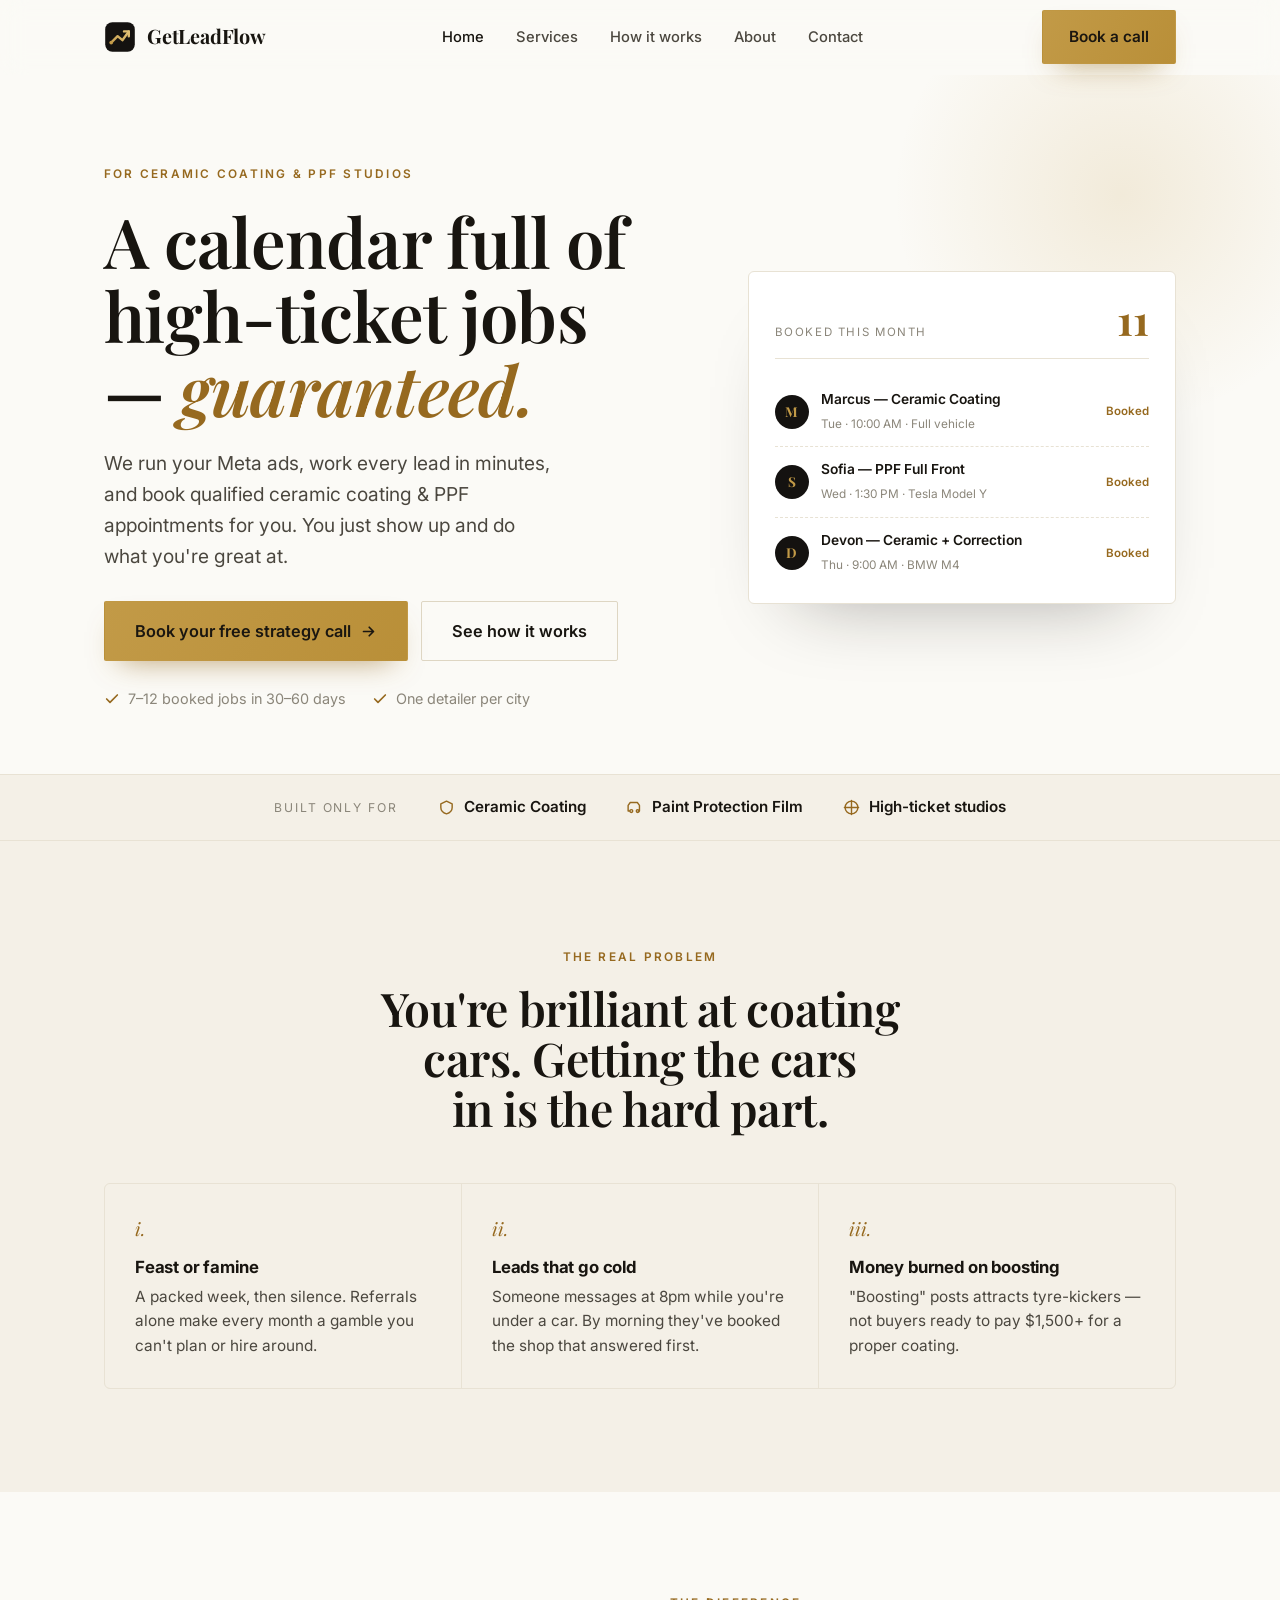
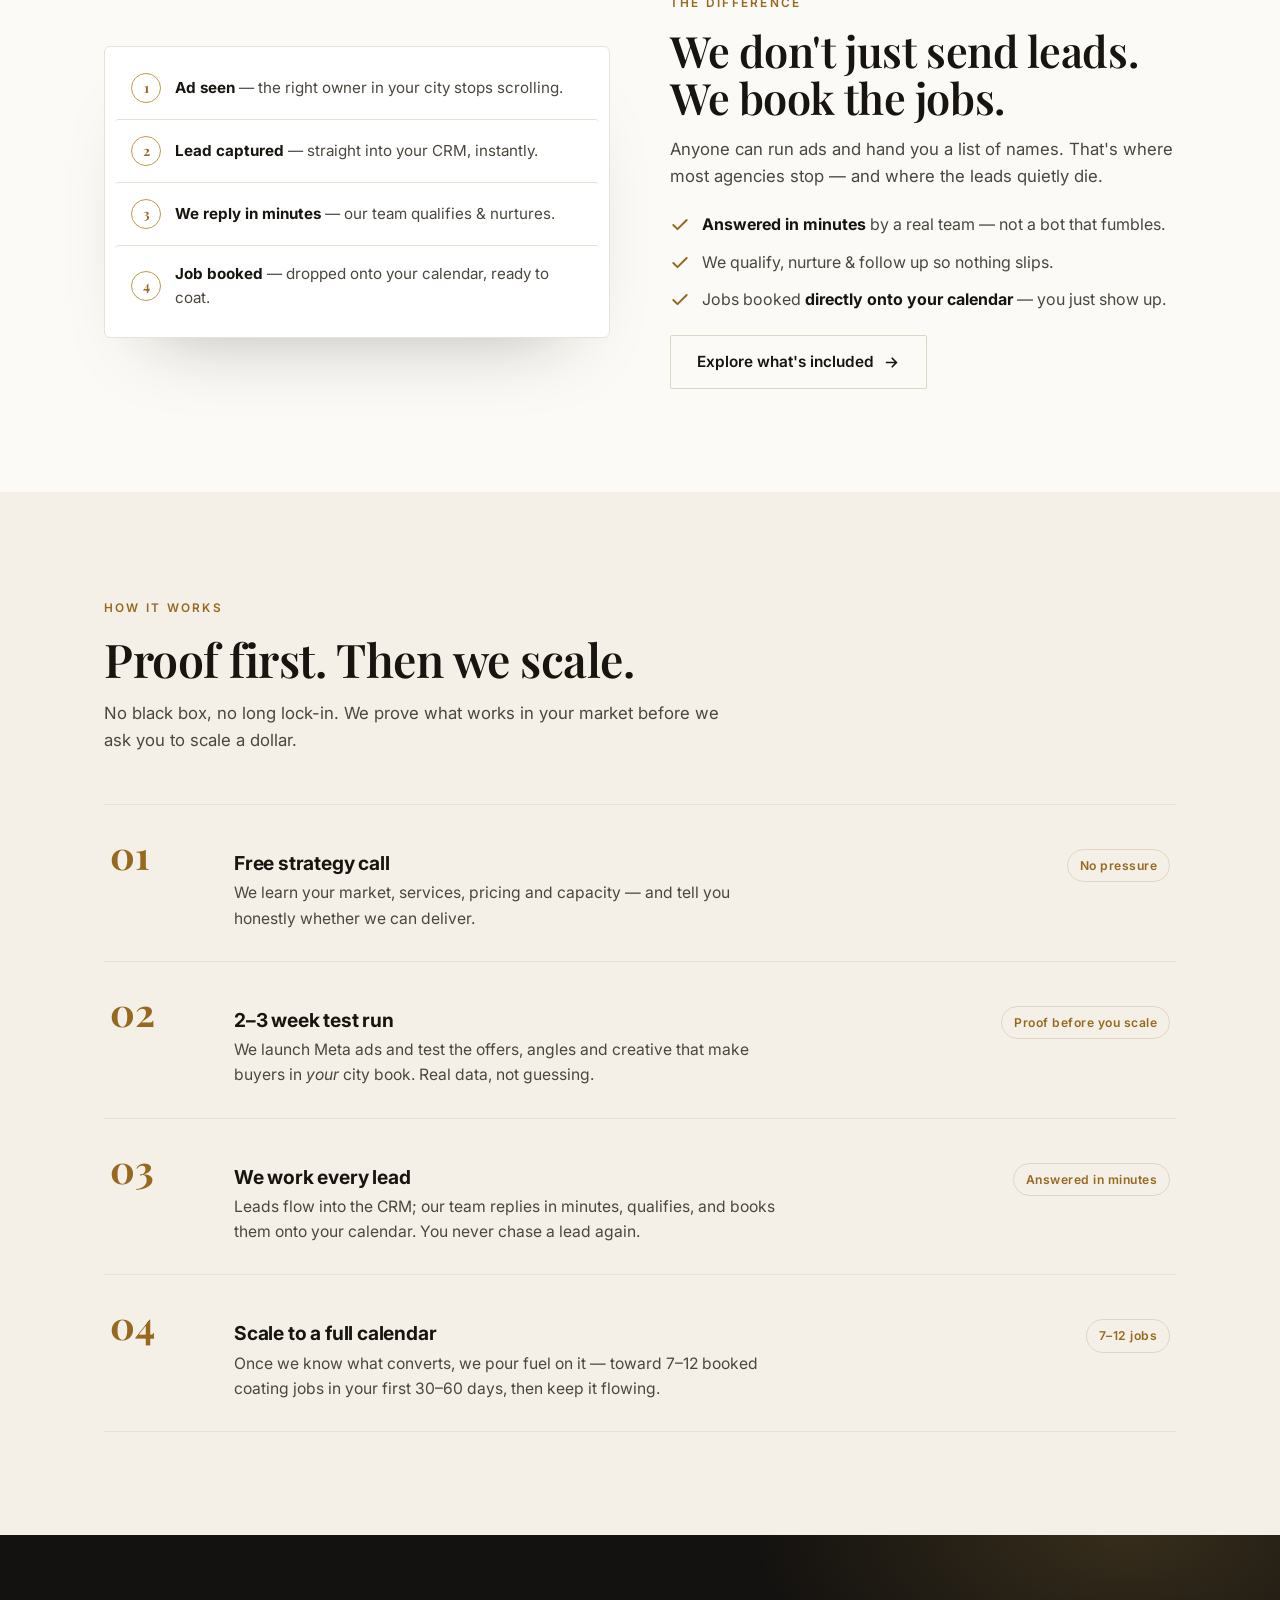
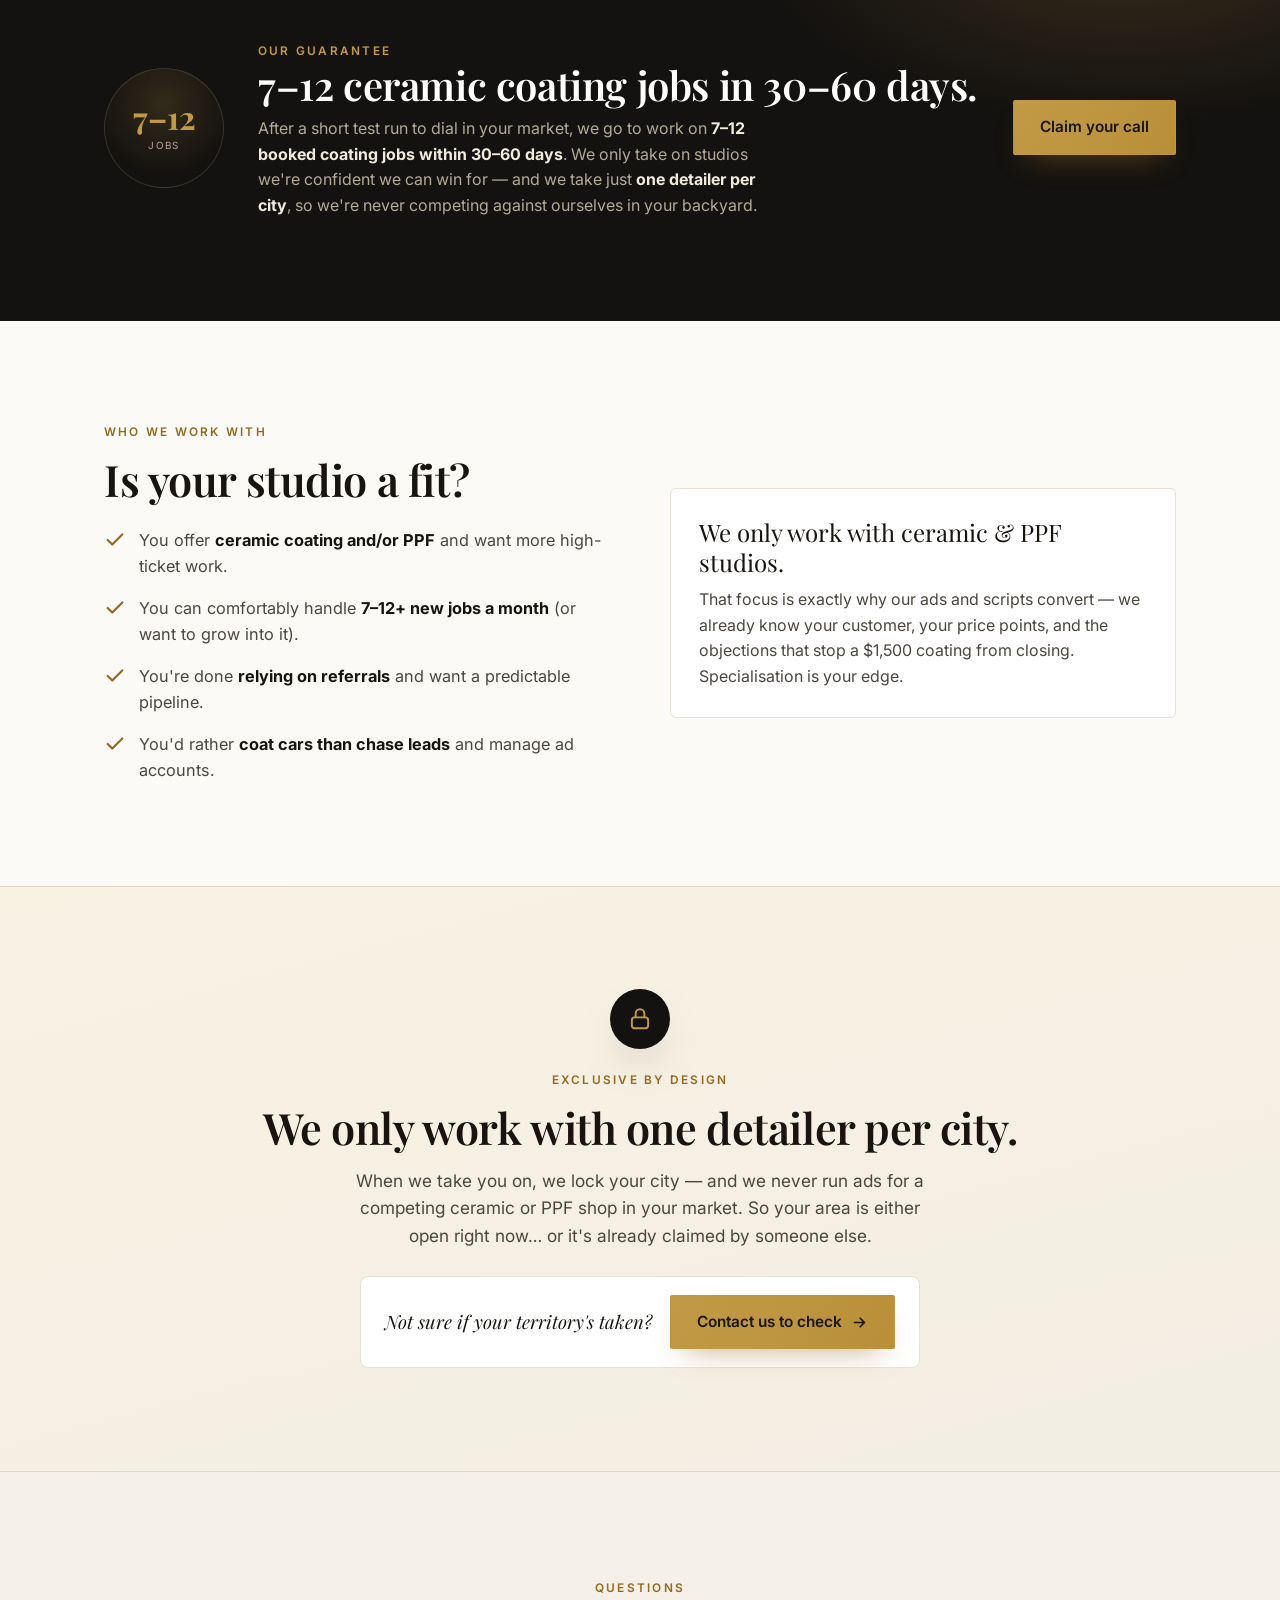
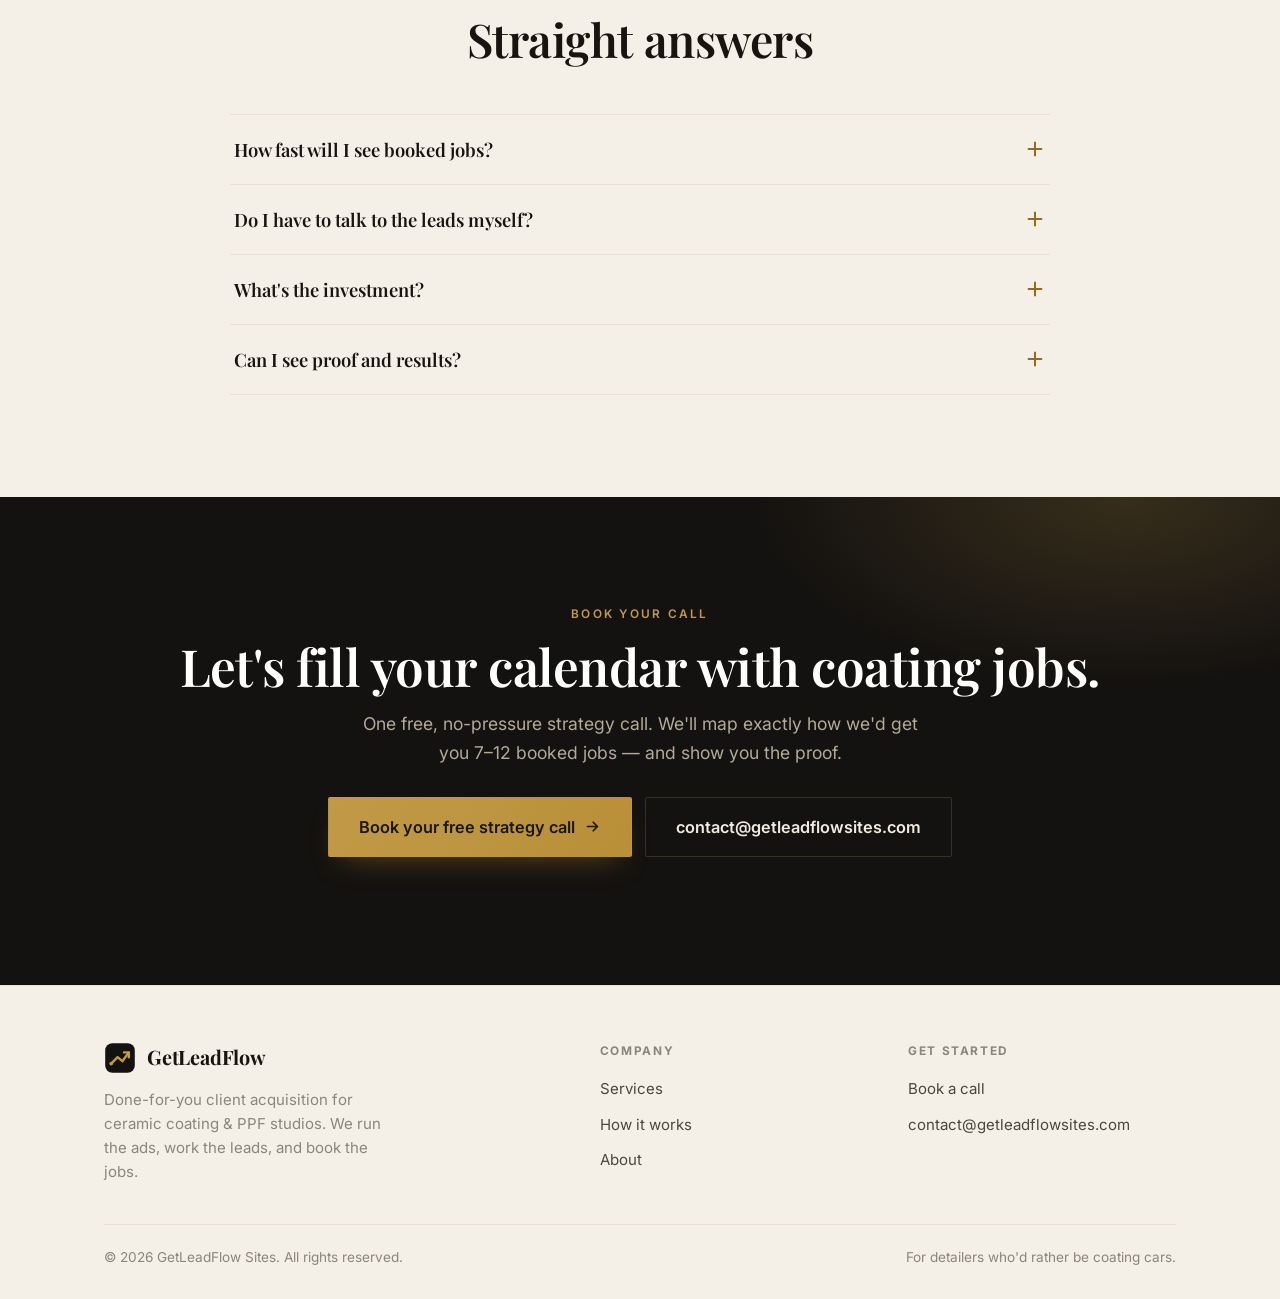
==== commit e4e6cc58: "Promote Ivory & Gold redesign to the live site Replace the previous dark-navy site with the approved" ====
--- a/public/index.html
+++ b/public/index.html
@@ -3,434 +3,242 @@
 <head>
   <meta charset="UTF-8" />
   <meta name="viewport" content="width=device-width, initial-scale=1.0" />
+  <!-- Google tag (gtag.js) -->
+  <script async src="https://www.googletagmanager.com/gtag/js?id=G-QR5NQK8QFY"></script>
+  <script>
+    window.dataLayer = window.dataLayer || [];
+    function gtag(){dataLayer.push(arguments);}
+    gtag('js', new Date());
+    gtag('config', 'G-QR5NQK8QFY');
+  </script>
   <title>GetLeadFlow Sites | Booked Ceramic Coating &amp; PPF Jobs, Guaranteed</title>
-  <meta name="description" content="GetLeadFlow runs Meta ads for ceramic coating & PPF detailers, works every lead, and books qualified jobs straight onto your calendar. 7–12 guaranteed jobs in 30–60 days." />
-  <meta name="keywords" content="ceramic coating leads, PPF leads, Meta ads for car detailers, lead generation for detailers, get more ceramic coating clients, auto detailing marketing agency" />
+  <meta name="description" content="GetLeadFlow runs Meta ads for ceramic coating & PPF studios, works every lead, and books high-ticket jobs onto your calendar. 7–12 guaranteed jobs in 30–60 days. One detailer per city." />
   <link rel="canonical" href="https://getleadflowsites.com/" />
-
-  <!-- Open Graph / Twitter -->
   <meta property="og:type" content="website" />
-  <meta property="og:site_name" content="GetLeadFlow Sites" />
   <meta property="og:title" content="Booked Ceramic Coating & PPF Jobs, Guaranteed | GetLeadFlow" />
-  <meta property="og:description" content="We run the ads, work every lead, and book ceramic coating & PPF jobs on your calendar. 7–12 guaranteed jobs in 30–60 days." />
+  <meta property="og:description" content="We run the ads, work every lead, and book high-ticket coating & PPF jobs on your calendar. One detailer per city." />
   <meta property="og:url" content="https://getleadflowsites.com/" />
-  <meta property="og:image" content="https://getleadflowsites.com/assets/og-image.svg" />
+  <meta property="og:image" content="https://getleadflowsites.com/assets/og-image.png" />
   <meta name="twitter:card" content="summary_large_image" />
-  <meta name="twitter:title" content="Booked Ceramic Coating & PPF Jobs, Guaranteed | GetLeadFlow" />
-  <meta name="twitter:description" content="We run the ads, work every lead, and book ceramic coating & PPF jobs on your calendar." />
-  <meta name="twitter:image" content="https://getleadflowsites.com/assets/og-image.svg" />
-
+  <meta name="twitter:image" content="https://getleadflowsites.com/assets/og-image.png" />
   <link rel="icon" type="image/svg+xml" href="assets/favicon.svg" />
-  <meta name="theme-color" content="#070a14" />
-
-  <!-- Fonts -->
+  <meta name="theme-color" content="#FBFAF6" />
   <link rel="preconnect" href="https://fonts.googleapis.com" />
   <link rel="preconnect" href="https://fonts.gstatic.com" crossorigin />
-  <link href="https://fonts.googleapis.com/css2?family=Inter:wght@400;500;600;700&family=Space+Grotesk:wght@500;600;700&display=swap" rel="stylesheet" />
-
-  <script>document.documentElement.classList.add('js')</script>
-  <link rel="stylesheet" href="css/styles.css" />
-
-  <!-- Structured data -->
+  <link href="https://fonts.googleapis.com/css2?family=Playfair+Display:ital,wght@0,500;0,600;0,700;1,500;1,600&family=Inter:wght@400;500;600;700&display=swap" rel="stylesheet" />
+  <link rel="stylesheet" href="css/site.css" />
   <script type="application/ld+json">
-  {
-    "@context": "https://schema.org",
-    "@type": "ProfessionalService",
-    "name": "GetLeadFlow Sites",
-    "description": "Lead generation and appointment-setting agency for ceramic coating and PPF car detailers. We run Meta ads, manage the CRM, work every lead, and book jobs on your calendar.",
-    "url": "https://getleadflowsites.com/",
-    "email": "contact@getleadflowsites.com",
-    "areaServed": "US",
-    "serviceType": ["Meta Ads Management", "Lead Generation", "Appointment Setting", "CRM Management", "Web Design"],
-    "founder": { "@type": "Person", "name": "Gianluca" },
-    "makesOffer": {
-      "@type": "Offer",
-      "description": "7–12 guaranteed ceramic coating jobs within 30–60 days for car detailers offering ceramic coating and PPF."
-    }
-  }
+  {"@context":"https://schema.org","@type":"ProfessionalService","name":"GetLeadFlow Sites","description":"Done-for-you client acquisition for ceramic coating and PPF detailers — Meta ads, CRM, lead follow-up and appointment setting.","url":"https://getleadflowsites.com/","email":"contact@getleadflowsites.com","areaServed":"US","founder":{"@type":"Person","name":"Gianluca"},"makesOffer":{"@type":"Offer","description":"7–12 guaranteed ceramic coating jobs within 30–60 days. One detailer per city."}}
   </script>
 </head>
 <body>
 
-  <!-- ========== HEADER ========== -->
-  <header class="site-header">
-    <div class="container nav">
-      <a href="index.html" class="brand" aria-label="GetLeadFlow Sites home">
-        <svg class="logo-mark" viewBox="0 0 40 40" fill="none" xmlns="http://www.w3.org/2000/svg" aria-hidden="true">
-          <rect x="1.5" y="1.5" width="37" height="37" rx="11" fill="url(#glf)" opacity="0.16"/>
-          <rect x="1.5" y="1.5" width="37" height="37" rx="11" stroke="url(#glf)" stroke-width="1.5"/>
-          <path d="M9 27 L17 19 L23 24 L31 13" stroke="url(#glf)" stroke-width="3" stroke-linecap="round" stroke-linejoin="round"/>
-          <path d="M31 13 L31 19 M31 13 L25 13" stroke="url(#glf)" stroke-width="3" stroke-linecap="round" stroke-linejoin="round"/>
-          <circle cx="9" cy="27" r="2.4" fill="#06d6e8"/>
-          <defs><linearGradient id="glf" x1="6" y1="34" x2="34" y2="6" gradientUnits="userSpaceOnUse"><stop stop-color="#3b82f6"/><stop offset="1" stop-color="#06d6e8"/></linearGradient></defs>
-        </svg>
-        <span>Get<b>Lead</b>Flow</span>
+  <header class="nav">
+    <div class="container nav-in">
+      <a class="brand" href="index.html">
+        <svg class="mk" viewBox="0 0 40 40" fill="none" aria-hidden="true"><rect x="1.5" y="1.5" width="37" height="37" rx="9" fill="#141210"/><path d="M9 27 L17 19 L23 24 L31 13" stroke="url(#g)" stroke-width="3" stroke-linecap="round" stroke-linejoin="round"/><path d="M31 13 L31 19 M31 13 L25 13" stroke="url(#g)" stroke-width="3" stroke-linecap="round" stroke-linejoin="round"/><circle cx="9" cy="27" r="2.3" fill="#C29A47"/><defs><linearGradient id="g" x1="6" y1="34" x2="34" y2="6" gradientUnits="userSpaceOnUse"><stop stop-color="#C29A47"/><stop offset="1" stop-color="#E6C77E"/></linearGradient></defs></svg>
+        <span>GetLeadFlow</span>
       </a>
-
       <ul class="nav-links">
         <li><a href="index.html" class="active">Home</a></li>
         <li><a href="services.html">Services</a></li>
-        <li><a href="how-it-works.html">How It Works</a></li>
+        <li><a href="how-it-works.html">How it works</a></li>
         <li><a href="about.html">About</a></li>
         <li><a href="contact.html">Contact</a></li>
-        <li><a href="contact.html" class="btn btn--primary">Book a Call</a></li>
+        <li><a class="btn btn-gold" href="contact.html">Book a call</a></li>
       </ul>
-
-      <div class="nav-cta">
-        <a href="contact.html" class="btn btn--primary">Book a Call</a>
-      </div>
-
-      <button class="nav-toggle" aria-label="Toggle menu" aria-expanded="false">
-        <svg viewBox="0 0 24 24" fill="none" stroke="currentColor" stroke-width="2" stroke-linecap="round"><path d="M4 7h16M4 12h16M4 17h16"/></svg>
-      </button>
+      <div class="nav-right">
+        <a class="btn btn-gold" href="contact.html">Book a call</a>
+        <button class="nav-toggle" aria-label="Menu" aria-expanded="false"><svg viewBox="0 0 24 24" fill="none" stroke="currentColor" stroke-width="2" stroke-linecap="round"><path d="M4 7h16M4 12h16M4 17h16"/></svg></button>
+      </div>
     </div>
   </header>
 
   <main>
-    <!-- ========== HERO ========== -->
+    <!-- HERO -->
     <section class="hero">
       <div class="container hero-grid">
-        <div class="hero-copy">
-          <span class="pill reveal"><span class="dot"></span> For ceramic coating &amp; PPF detailers</span>
-          <h1 class="reveal" data-delay="1">Booked ceramic coating jobs — <span class="gradient-text">without touching your phone.</span></h1>
-          <p class="lead reveal" data-delay="2">We run your Meta ads, work every single lead, and book qualified ceramic coating &amp; PPF appointments straight onto your calendar. You just show up and coat cars.</p>
-          <div class="hero-cta reveal" data-delay="2">
-            <a href="contact.html" class="btn btn--primary btn--lg">Book your free strategy call
-              <svg viewBox="0 0 24 24" fill="none" stroke="currentColor" stroke-width="2.4" stroke-linecap="round" stroke-linejoin="round"><path d="M5 12h14M13 6l6 6-6 6"/></svg>
-            </a>
-            <a href="how-it-works.html" class="btn btn--ghost btn--lg">See how it works</a>
+        <div>
+          <span class="eyebrow">For ceramic coating &amp; PPF studios</span>
+          <h1>A calendar full of high-ticket jobs — <em>guaranteed.</em></h1>
+          <p class="lead">We run your Meta ads, work every lead in minutes, and book qualified ceramic coating &amp; PPF appointments for you. You just show up and do what you're great at.</p>
+          <div class="hero-cta">
+            <a class="btn btn-gold btn-lg" href="contact.html">Book your free strategy call
+              <svg viewBox="0 0 24 24" fill="none" stroke="currentColor" stroke-width="2.4" stroke-linecap="round" stroke-linejoin="round"><path d="M5 12h14M13 6l6 6-6 6"/></svg></a>
+            <a class="btn btn-line btn-lg" href="how-it-works.html">See how it works</a>
           </div>
-          <div class="hero-trust reveal" data-delay="3">
-            <span><svg viewBox="0 0 24 24" fill="none" stroke="currentColor" stroke-width="2.5" stroke-linecap="round" stroke-linejoin="round"><path d="M20 6 9 17l-5-5"/></svg> 7–12 jobs guaranteed in 30–60 days</span>
-            <span><svg viewBox="0 0 24 24" fill="none" stroke="currentColor" stroke-width="2.5" stroke-linecap="round" stroke-linejoin="round"><path d="M20 6 9 17l-5-5"/></svg> Leads answered in minutes</span>
-            <span><svg viewBox="0 0 24 24" fill="none" stroke="currentColor" stroke-width="2.5" stroke-linecap="round" stroke-linejoin="round"><path d="M20 6 9 17l-5-5"/></svg> Done-for-you, end to end</span>
+          <div class="hero-meta">
+            <span><svg viewBox="0 0 24 24" fill="none" stroke="currentColor" stroke-width="2.5" stroke-linecap="round" stroke-linejoin="round"><path d="M20 6 9 17l-5-5"/></svg> 7–12 booked jobs in 30–60 days</span>
+            <span><svg viewBox="0 0 24 24" fill="none" stroke="currentColor" stroke-width="2.5" stroke-linecap="round" stroke-linejoin="round"><path d="M20 6 9 17l-5-5"/></svg> One detailer per city</span>
           </div>
         </div>
-
-        <div class="hero-visual reveal" data-delay="2">
-          <div class="glass-card">
-            <div class="card-head">
-              <span class="title">Your calendar this week</span>
-              <span class="badge">Live</span>
-            </div>
-            <div class="booking-row">
-              <div class="avatar">M</div>
-              <div class="meta"><strong>Marcus — Ceramic Coating</strong><small>Tue · 10:00 AM · Full vehicle</small></div>
-              <span class="status"><span class="dot"></span>Booked</span>
-            </div>
-            <div class="booking-row">
-              <div class="avatar">S</div>
-              <div class="meta"><strong>Sofia — PPF Full Front</strong><small>Wed · 1:30 PM · Tesla Model Y</small></div>
-              <span class="status"><span class="dot"></span>Booked</span>
-            </div>
-            <div class="booking-row">
-              <div class="avatar">D</div>
-              <div class="meta"><strong>Devon — Ceramic + Paint Correction</strong><small>Thu · 9:00 AM · BMW M4</small></div>
-              <span class="status"><span class="dot"></span>Booked</span>
-            </div>
-            <div class="booking-row">
-              <div class="avatar">R</div>
-              <div class="meta"><strong>Rachel — Ceramic Coating</strong><small>Fri · 3:00 PM · New quote</small></div>
-              <span class="status"><span class="dot"></span>Booked</span>
-            </div>
+        <div class="quiet-card">
+          <div class="qc-top"><div class="lbl">Booked this month</div><div class="n"><b>11</b></div></div>
+          <div class="qc-row"><span class="av">M</span><div class="t"><strong>Marcus — Ceramic Coating</strong><small>Tue · 10:00 AM · Full vehicle</small></div><span class="st">Booked</span></div>
+          <div class="qc-row"><span class="av">S</span><div class="t"><strong>Sofia — PPF Full Front</strong><small>Wed · 1:30 PM · Tesla Model Y</small></div><span class="st">Booked</span></div>
+          <div class="qc-row"><span class="av">D</span><div class="t"><strong>Devon — Ceramic + Correction</strong><small>Thu · 9:00 AM · BMW M4</small></div><span class="st">Booked</span></div>
+        </div>
+      </div>
+    </section>
+
+    <!-- TRUST -->
+    <div class="trust">
+      <div class="container trust-in">
+        <p>Built only for</p>
+        <span class="t"><svg viewBox="0 0 24 24" fill="none" stroke="currentColor" stroke-width="2" stroke-linecap="round" stroke-linejoin="round"><path d="M12 3l8 4v5c0 5-3.5 7.6-8 9-4.5-1.4-8-4-8-9V7z"/></svg> Ceramic Coating</span>
+        <span class="t"><svg viewBox="0 0 24 24" fill="none" stroke="currentColor" stroke-width="2" stroke-linecap="round" stroke-linejoin="round"><path d="M5 17H3V9l3-4h10l3 4v8h-2"/><circle cx="7.5" cy="17" r="2"/><circle cx="16.5" cy="17" r="2"/></svg> Paint Protection Film</span>
+        <span class="t"><svg viewBox="0 0 24 24" fill="none" stroke="currentColor" stroke-width="2" stroke-linecap="round" stroke-linejoin="round"><path d="M12 2v20M2 12h20"/><circle cx="12" cy="12" r="9"/></svg> High-ticket studios</span>
+      </div>
+    </div>
+
+    <!-- PROBLEM -->
+    <section class="tint">
+      <div class="container">
+        <div class="sec-head center">
+          <span class="eyebrow">The real problem</span>
+          <h2>You're brilliant at coating cars. Getting the cars in is the hard part.</h2>
+        </div>
+        <div class="prob-grid">
+          <div class="prob"><div class="idx">i.</div><h3>Feast or famine</h3><p>A packed week, then silence. Referrals alone make every month a gamble you can't plan or hire around.</p></div>
+          <div class="prob"><div class="idx">ii.</div><h3>Leads that go cold</h3><p>Someone messages at 8pm while you're under a car. By morning they've booked the shop that answered first.</p></div>
+          <div class="prob"><div class="idx">iii.</div><h3>Money burned on boosting</h3><p>"Boosting" posts attracts tyre-kickers — not buyers ready to pay $1,500+ for a proper coating.</p></div>
+        </div>
+      </div>
+    </section>
+
+    <!-- DIFFERENCE -->
+    <section>
+      <div class="container split">
+        <div class="split-media flow">
+          <div class="flowrow"><span class="dot">1</span><span><strong>Ad seen</strong> — the right owner in your city stops scrolling.</span></div>
+          <div class="flowrow"><span class="dot">2</span><span><strong>Lead captured</strong> — straight into your CRM, instantly.</span></div>
+          <div class="flowrow"><span class="dot">3</span><span><strong>We reply in minutes</strong> — our team qualifies &amp; nurtures.</span></div>
+          <div class="flowrow"><span class="dot">4</span><span><strong>Job booked</strong> — dropped onto your calendar, ready to coat.</span></div>
+        </div>
+        <div>
+          <span class="eyebrow">The difference</span>
+          <h2>We don't just send leads. We book the jobs.</h2>
+          <p class="lead">Anyone can run ads and hand you a list of names. That's where most agencies stop — and where the leads quietly die.</p>
+          <ul class="checks">
+            <li><svg viewBox="0 0 24 24" fill="none" stroke="currentColor" stroke-width="2.4" stroke-linecap="round" stroke-linejoin="round"><path d="M20 6 9 17l-5-5"/></svg><span><b>Answered in minutes</b> by a real team — not a bot that fumbles.</span></li>
+            <li><svg viewBox="0 0 24 24" fill="none" stroke="currentColor" stroke-width="2.4" stroke-linecap="round" stroke-linejoin="round"><path d="M20 6 9 17l-5-5"/></svg><span>We qualify, nurture &amp; follow up so nothing slips.</span></li>
+            <li><svg viewBox="0 0 24 24" fill="none" stroke="currentColor" stroke-width="2.4" stroke-linecap="round" stroke-linejoin="round"><path d="M20 6 9 17l-5-5"/></svg><span>Jobs booked <b>directly onto your calendar</b> — you just show up.</span></li>
+          </ul>
+          <a class="btn btn-line" href="services.html">Explore what's included
+            <svg viewBox="0 0 24 24" fill="none" stroke="currentColor" stroke-width="2.4" stroke-linecap="round" stroke-linejoin="round"><path d="M5 12h14M13 6l6 6-6 6"/></svg></a>
+        </div>
+      </div>
+    </section>
+
+    <!-- HOW -->
+    <section class="tint">
+      <div class="container">
+        <div class="sec-head">
+          <span class="eyebrow">How it works</span>
+          <h2>Proof first. Then we scale.</h2>
+          <p>No black box, no long lock-in. We prove what works in your market before we ask you to scale a dollar.</p>
+        </div>
+        <div class="steps">
+          <div class="step"><div class="no">01</div><div><h3>Free strategy call</h3><p>We learn your market, services, pricing and capacity — and tell you honestly whether we can deliver.</p></div><div class="tag">No pressure</div></div>
+          <div class="step"><div class="no">02</div><div><h3>2–3 week test run</h3><p>We launch Meta ads and test the offers, angles and creative that make buyers in <em>your</em> city book. Real data, not guessing.</p></div><div class="tag">Proof before you scale</div></div>
+          <div class="step"><div class="no">03</div><div><h3>We work every lead</h3><p>Leads flow into the CRM; our team replies in minutes, qualifies, and books them onto your calendar. You never chase a lead again.</p></div><div class="tag">Answered in minutes</div></div>
+          <div class="step"><div class="no">04</div><div><h3>Scale to a full calendar</h3><p>Once we know what converts, we pour fuel on it — toward 7–12 booked coating jobs in your first 30–60 days, then keep it flowing.</p></div><div class="tag">7–12 jobs</div></div>
+        </div>
+      </div>
+    </section>
+
+    <!-- GUARANTEE -->
+    <section class="obsidian">
+      <div class="container guar">
+        <div class="seal"><div><div class="k">7–12</div><div class="s">Jobs</div></div></div>
+        <div>
+          <span class="eyebrow">Our guarantee</span>
+          <h2>7–12 ceramic coating jobs in 30–60 days.</h2>
+          <p>After a short test run to dial in your market, we go to work on <b>7–12 booked coating jobs within 30–60 days</b>. We only take on studios we're confident we can win for — and we take just <b>one detailer per city</b>, so we're never competing against ourselves in your backyard.</p>
+        </div>
+        <a class="btn btn-gold" href="contact.html">Claim your call</a>
+      </div>
+    </section>
+
+    <!-- FIT -->
+    <section>
+      <div class="container fit-grid">
+        <div class="fit">
+          <span class="eyebrow">Who we work with</span>
+          <h2 style="font-size:clamp(1.8rem,3.6vw,2.7rem);margin-bottom:24px">Is your studio a fit?</h2>
+          <ul>
+            <li><svg viewBox="0 0 24 24" fill="none" stroke="currentColor" stroke-width="2.4" stroke-linecap="round" stroke-linejoin="round"><path d="M20 6 9 17l-5-5"/></svg><span>You offer <b>ceramic coating and/or PPF</b> and want more high-ticket work.</span></li>
+            <li><svg viewBox="0 0 24 24" fill="none" stroke="currentColor" stroke-width="2.4" stroke-linecap="round" stroke-linejoin="round"><path d="M20 6 9 17l-5-5"/></svg><span>You can comfortably handle <b>7–12+ new jobs a month</b> (or want to grow into it).</span></li>
+            <li><svg viewBox="0 0 24 24" fill="none" stroke="currentColor" stroke-width="2.4" stroke-linecap="round" stroke-linejoin="round"><path d="M20 6 9 17l-5-5"/></svg><span>You're done <b>relying on referrals</b> and want a predictable pipeline.</span></li>
+            <li><svg viewBox="0 0 24 24" fill="none" stroke="currentColor" stroke-width="2.4" stroke-linecap="round" stroke-linejoin="round"><path d="M20 6 9 17l-5-5"/></svg><span>You'd rather <b>coat cars than chase leads</b> and manage ad accounts.</span></li>
+          </ul>
+        </div>
+        <div class="fit-note">
+          <div class="big">We only work with ceramic &amp; PPF studios.</div>
+          <p>That focus is exactly why our ads and scripts convert — we already know your customer, your price points, and the objections that stop a $1,500 coating from closing. Specialisation is your edge.</p>
+        </div>
+      </div>
+    </section>
+
+    <!-- TERRITORY -->
+    <section class="territory">
+      <div class="container">
+        <div class="terr-card">
+          <div class="terr-lock"><svg viewBox="0 0 24 24" fill="none" stroke="currentColor" stroke-width="1.8" stroke-linecap="round" stroke-linejoin="round"><rect x="4.5" y="10.5" width="15" height="10" rx="2.5"/><path d="M8 10.5V7a4 4 0 0 1 8 0v3.5"/></svg></div>
+          <span class="eyebrow">Exclusive by design</span>
+          <h2>We only work with one detailer per city.</h2>
+          <p class="lead">When we take you on, we lock your city — and we never run ads for a competing ceramic or PPF shop in your market. So your area is either open right now… or it's already claimed by someone else.</p>
+          <div class="terr-ask">
+            <span class="ask">Not sure if your territory's taken?</span>
+            <a class="btn btn-gold" href="mailto:contact@getleadflowsites.com?subject=Is%20my%20city%20still%20available%3F&body=Hi%20GetLeadFlow%2C%20I%27d%20like%20to%20check%20if%20my%20city%20is%20still%20open.%20My%20city%3A%20">Contact us to check
+              <svg viewBox="0 0 24 24" fill="none" stroke="currentColor" stroke-width="2.4" stroke-linecap="round" stroke-linejoin="round"><path d="M5 12h14M13 6l6 6-6 6"/></svg></a>
           </div>
-          <div class="floating-stat">
-            <span class="num">10</span>
-            <span class="lbl">jobs booked<br>this month</span>
-          </div>
-        </div>
-      </div>
-    </section>
-
-    <!-- ========== TRUST STRIP ========== -->
-    <div class="trust-strip">
-      <div class="container">
-        <p>Built only for</p>
-        <span class="tag"><svg viewBox="0 0 24 24" fill="none" stroke="currentColor" stroke-width="2" stroke-linecap="round" stroke-linejoin="round"><path d="M5 17H3v-6l2-5h11l4 5h1a2 2 0 0 1 2 2v4h-2"/><circle cx="7" cy="17" r="2"/><circle cx="17" cy="17" r="2"/></svg> Ceramic Coating</span>
-        <span class="tag"><svg viewBox="0 0 24 24" fill="none" stroke="currentColor" stroke-width="2" stroke-linecap="round" stroke-linejoin="round"><path d="M12 2 4 6v6c0 5 3.4 7.7 8 10 4.6-2.3 8-5 8-10V6z"/></svg> Paint Protection Film</span>
-        <span class="tag"><svg viewBox="0 0 24 24" fill="none" stroke="currentColor" stroke-width="2" stroke-linecap="round" stroke-linejoin="round"><path d="M12 3v18M3 12h18"/><circle cx="12" cy="12" r="9"/></svg> High-ticket detailers</span>
-      </div>
-    </div>
-
-    <!-- ========== PROBLEM ========== -->
-    <section class="section">
-      <div class="container">
-        <div class="section-head center reveal">
-          <span class="eyebrow">The real problem</span>
-          <h2>You're great at coating cars. Getting the cars in is the hard part.</h2>
-          <p class="lead">Most detailers doing ceramic coating &amp; PPF live and die by referrals — which means feast-or-famine months and a lot of stress. Sound familiar?</p>
-        </div>
-        <div class="grid grid-3">
-          <div class="card card--pain reveal">
-            <div class="icon"><svg viewBox="0 0 24 24" fill="none" stroke="currentColor" stroke-width="2" stroke-linecap="round" stroke-linejoin="round"><path d="M12 9v4m0 4h.01M10.3 3.9 1.8 18a2 2 0 0 0 1.7 3h17a2 2 0 0 0 1.7-3L13.7 3.9a2 2 0 0 0-3.4 0z"/></svg></div>
-            <h3>Unpredictable months</h3>
-            <p>A packed week, then crickets. You can't plan, hire, or scale when your income swings wildly month to month.</p>
-          </div>
-          <div class="card card--pain reveal" data-delay="1">
-            <div class="icon"><svg viewBox="0 0 24 24" fill="none" stroke="currentColor" stroke-width="2" stroke-linecap="round" stroke-linejoin="round"><path d="M22 16.92v3a2 2 0 0 1-2.18 2 19.79 19.79 0 0 1-8.63-3.07 19.5 19.5 0 0 1-6-6 19.79 19.79 0 0 1-3.07-8.67A2 2 0 0 1 4.11 2h3a2 2 0 0 1 2 1.72c.13.96.36 1.9.7 2.81a2 2 0 0 1-.45 2.11L8.09 9.91a16 16 0 0 0 6 6l1.27-1.27a2 2 0 0 1 2.11-.45c.9.34 1.85.57 2.81.7A2 2 0 0 1 22 16.92z"/><line x1="1" y1="1" x2="23" y2="23"/></svg></div>
-            <h3>Leads that go cold</h3>
-            <p>A lead messages at 8pm while you're under a car. By the time you reply the next day, they've booked with someone faster.</p>
-          </div>
-          <div class="card card--pain reveal" data-delay="2">
-            <div class="icon"><svg viewBox="0 0 24 24" fill="none" stroke="currentColor" stroke-width="2" stroke-linecap="round" stroke-linejoin="round"><path d="M12 1v22M17 5H9.5a3.5 3.5 0 0 0 0 7h5a3.5 3.5 0 0 1 0 7H6"/></svg></div>
-            <h3>Money wasted on "boosting"</h3>
-            <p>Boosting posts and hoping for the best burns cash on tire-kickers — not buyers ready to pay for a $1,500+ coating.</p>
-          </div>
-        </div>
-      </div>
-    </section>
-
-    <!-- ========== SOLUTION ========== -->
-    <section class="section" style="padding-top:0">
-      <div class="container">
-        <div class="split">
-          <div class="split-media reveal">
-            <div class="glass-card" style="box-shadow:none">
-              <div class="card-head"><span class="title">Lead → Booked, handled for you</span><span class="badge">Auto</span></div>
-              <ul class="check-list">
-                <li><span class="tick"><svg viewBox="0 0 24 24" fill="none" stroke="currentColor" stroke-width="3" stroke-linecap="round" stroke-linejoin="round"><path d="M20 6 9 17l-5-5"/></svg></span><span><strong>Ad seen</strong> — the right car owner in your city stops scrolling.</span></li>
-                <li><span class="tick"><svg viewBox="0 0 24 24" fill="none" stroke="currentColor" stroke-width="3" stroke-linecap="round" stroke-linejoin="round"><path d="M20 6 9 17l-5-5"/></svg></span><span><strong>Lead captured</strong> — straight into your CRM, instantly.</span></li>
-                <li><span class="tick"><svg viewBox="0 0 24 24" fill="none" stroke="currentColor" stroke-width="3" stroke-linecap="round" stroke-linejoin="round"><path d="M20 6 9 17l-5-5"/></svg></span><span><strong>We reply in minutes</strong> — our team texts &amp; qualifies them.</span></li>
-                <li><span class="tick"><svg viewBox="0 0 24 24" fill="none" stroke="currentColor" stroke-width="3" stroke-linecap="round" stroke-linejoin="round"><path d="M20 6 9 17l-5-5"/></svg></span><span><strong>Job booked</strong> — dropped onto your calendar, ready to coat.</span></li>
-              </ul>
-            </div>
-          </div>
-          <div class="reveal" data-delay="1">
-            <span class="eyebrow">The difference</span>
-            <h2>We don't just send you leads. We book the jobs.</h2>
-            <p class="lead">Anyone can run ads and dump a list of names on you. That's where most agencies stop — and where the leads die.</p>
-            <p>We run the whole system end to end: the ads that attract real buyers, the CRM that catches every lead, and a team that actually <strong>talks to them, answers questions, and books them into your calendar</strong> — usually within minutes, while they're still hot. You wake up to appointments, not homework.</p>
-            <a href="services.html" class="btn btn--ghost">Explore what's included
-              <svg viewBox="0 0 24 24" fill="none" stroke="currentColor" stroke-width="2.4" stroke-linecap="round" stroke-linejoin="round"><path d="M5 12h14M13 6l6 6-6 6"/></svg>
-            </a>
-          </div>
-        </div>
-      </div>
-    </section>
-
-    <!-- ========== HOW IT WORKS (short) ========== -->
-    <section class="section" style="padding-top:0">
-      <div class="container">
-        <div class="section-head center reveal">
-          <span class="eyebrow">How it works</span>
-          <h2>From first call to a full calendar in 4 steps</h2>
-        </div>
-        <div class="steps">
-          <div class="step reveal">
-            <div class="num"></div>
-            <div>
-              <h3>Free strategy call</h3>
-              <p>We learn your market, your services, your capacity, and what a great month looks like for you. If we're not confident we can deliver, we'll tell you.</p>
-            </div>
-          </div>
-          <div class="step reveal" data-delay="1">
-            <div class="num"></div>
-            <div>
-              <h3>2–3 week test run</h3>
-              <p>We launch Meta ads and test offers, angles, and creative to find exactly what makes buyers in <em>your</em> market book — no guessing, real data.</p>
-              <span class="tag-inline">Proof before you scale</span>
-            </div>
-          </div>
-          <div class="step reveal" data-delay="2">
-            <div class="num"></div>
-            <div>
-              <h3>We work every lead</h3>
-              <p>Leads flow into your CRM and our team replies in minutes, qualifies them, and books them onto your calendar. You never chase a lead again.</p>
-            </div>
-          </div>
-          <div class="step reveal" data-delay="3">
-            <div class="num"></div>
-            <div>
-              <h3>Scale to a booked calendar</h3>
-              <p>Once we know what works, we pour fuel on it — driving toward 7–12 ceramic coating jobs in your first 30–60 days, then keep it flowing.</p>
-            </div>
-          </div>
-        </div>
-        <div style="text-align:center;margin-top:36px" class="reveal">
-          <a href="how-it-works.html" class="btn btn--ghost">See the full process</a>
-        </div>
-      </div>
-    </section>
-
-    <!-- ========== GUARANTEE ========== -->
-    <section class="section--tight">
-      <div class="container">
-        <div class="guarantee reveal">
-          <div class="seal">7–12<br>Jobs</div>
-          <div>
-            <h2>Our guarantee: 7–12 ceramic coating jobs in 30–60 days.</h2>
-            <p>After a 2–3 week test run to dial in what works in your market, we go to work on delivering 7–12 booked ceramic coating jobs within 30–60 days. We only take on detailers we're confident we can win for — so we put the number in writing.</p>
-          </div>
-          <a href="contact.html" class="btn btn--primary btn--lg">Claim your call</a>
-        </div>
-      </div>
-    </section>
-
-    <!-- ========== WHO IT'S FOR ========== -->
-    <section class="section">
-      <div class="container">
-        <div class="split reverse">
-          <div class="split-media reveal">
-            <ul class="check-list" style="gap:18px">
-              <li><span class="tick"><svg viewBox="0 0 24 24" fill="none" stroke="currentColor" stroke-width="3" stroke-linecap="round" stroke-linejoin="round"><path d="M20 6 9 17l-5-5"/></svg></span><span>You offer <strong>ceramic coating and/or PPF</strong> and want more of these high-ticket jobs.</span></li>
-              <li><span class="tick"><svg viewBox="0 0 24 24" fill="none" stroke="currentColor" stroke-width="3" stroke-linecap="round" stroke-linejoin="round"><path d="M20 6 9 17l-5-5"/></svg></span><span>You can comfortably <strong>handle 7–12+ new jobs a month</strong> (or want to grow into it).</span></li>
-              <li><span class="tick"><svg viewBox="0 0 24 24" fill="none" stroke="currentColor" stroke-width="3" stroke-linecap="round" stroke-linejoin="round"><path d="M20 6 9 17l-5-5"/></svg></span><span>You're tired of <strong>relying on referrals</strong> and want a predictable pipeline.</span></li>
-              <li><span class="tick"><svg viewBox="0 0 24 24" fill="none" stroke="currentColor" stroke-width="3" stroke-linecap="round" stroke-linejoin="round"><path d="M20 6 9 17l-5-5"/></svg></span><span>You'd rather <strong>coat cars than chase leads</strong> and manage ad campaigns.</span></li>
-            </ul>
-          </div>
-          <div class="reveal" data-delay="1">
-            <span class="eyebrow">Who we work with</span>
-            <h2>Is this a fit for your shop?</h2>
-            <p class="lead">We work exclusively with ceramic coating &amp; PPF detailers — that focus is exactly why our ads and scripts convert.</p>
-            <p>We don't spread ourselves thin across every industry. We know your customer, your price points, and the objections that stop a $1,500 coating from closing. That specialization is your edge.</p>
-            <a href="contact.html" class="btn btn--primary">See if you qualify
-              <svg viewBox="0 0 24 24" fill="none" stroke="currentColor" stroke-width="2.4" stroke-linecap="round" stroke-linejoin="round"><path d="M5 12h14M13 6l6 6-6 6"/></svg>
-            </a>
-          </div>
-        </div>
-      </div>
-    </section>
-
-    <!-- ========== WHY US ========== -->
-    <section class="section" style="padding-top:0">
-      <div class="container">
-        <div class="section-head center reveal">
-          <span class="eyebrow">Why GetLeadFlow</span>
-          <h2>Not another agency that ghosts after the setup call</h2>
-        </div>
-        <div class="grid grid-3">
-          <div class="card reveal">
-            <div class="icon"><svg viewBox="0 0 24 24" fill="none" stroke="currentColor" stroke-width="2" stroke-linecap="round" stroke-linejoin="round"><path d="M13 2 3 14h9l-1 8 10-12h-9l1-8z"/></svg></div>
-            <h3>We book, not just "generate"</h3>
-            <p>Our team handles the conversations and puts appointments on your calendar. Leads never sit unanswered.</p>
-          </div>
-          <div class="card reveal" data-delay="1">
-            <div class="icon"><svg viewBox="0 0 24 24" fill="none" stroke="currentColor" stroke-width="2" stroke-linecap="round" stroke-linejoin="round"><circle cx="12" cy="12" r="10"/><path d="M12 6v6l4 2"/></svg></div>
-            <h3>Speed that wins the job</h3>
-            <p>Leads get a reply in minutes, not the next morning. Fast follow-up is the single biggest driver of booked jobs.</p>
-          </div>
-          <div class="card reveal" data-delay="2">
-            <div class="icon"><svg viewBox="0 0 24 24" fill="none" stroke="currentColor" stroke-width="2" stroke-linecap="round" stroke-linejoin="round"><path d="M12 22s8-4 8-10V5l-8-3-8 3v7c0 6 8 10 8 10z"/></svg></div>
-            <h3>Niche specialists</h3>
-            <p>100% focused on ceramic coating &amp; PPF. We already know what converts your exact customer.</p>
-          </div>
-          <div class="card reveal">
-            <div class="icon"><svg viewBox="0 0 24 24" fill="none" stroke="currentColor" stroke-width="2" stroke-linecap="round" stroke-linejoin="round"><path d="M3 3v18h18"/><path d="M7 15l4-4 3 3 5-6"/></svg></div>
-            <h3>Proof before you scale</h3>
-            <p>A short test run validates what works in your market before we push the gas — so budget goes to what actually converts.</p>
-          </div>
-          <div class="card reveal" data-delay="1">
-            <div class="icon"><svg viewBox="0 0 24 24" fill="none" stroke="currentColor" stroke-width="2" stroke-linecap="round" stroke-linejoin="round"><path d="M20 6 9 17l-5-5"/></svg></div>
-            <h3>A guarantee in writing</h3>
-            <p>7–12 ceramic coating jobs in 30–60 days. We only say yes when we're confident we can deliver it.</p>
-          </div>
-          <div class="card reveal" data-delay="2">
-            <div class="icon"><svg viewBox="0 0 24 24" fill="none" stroke="currentColor" stroke-width="2" stroke-linecap="round" stroke-linejoin="round"><rect x="3" y="3" width="18" height="18" rx="2"/><path d="M3 9h18M9 21V9"/></svg></div>
-            <h3>Websites too, if you need one</h3>
-            <p>Need a site that actually converts the traffic? We build high-converting detailing websites as an add-on.</p>
-          </div>
-        </div>
-      </div>
-    </section>
-
-    <!-- ========== FAQ ========== -->
-    <section class="section" style="padding-top:0">
-      <div class="container">
-        <div class="section-head center reveal">
-          <span class="eyebrow">Questions</span>
-          <h2>Straight answers</h2>
-        </div>
+        </div>
+      </div>
+    </section>
+
+    <!-- FAQ -->
+    <section class="tint">
+      <div class="container">
+        <div class="sec-head center"><span class="eyebrow">Questions</span><h2>Straight answers</h2></div>
         <div class="faq">
-          <div class="faq-item reveal">
-            <button class="faq-q" aria-expanded="false">How fast will I see booked jobs?<svg class="chev" viewBox="0 0 24 24" fill="none" stroke="currentColor" stroke-width="2.4" stroke-linecap="round" stroke-linejoin="round"><path d="M6 9l6 6 6-6"/></svg></button>
-            <div class="faq-a"><p>We start with a 2–3 week test run to find what converts in your market, then work toward 7–12 booked ceramic coating jobs within 30–60 days. Many leads start coming in during the test phase itself.</p></div>
-          </div>
-          <div class="faq-item reveal">
-            <button class="faq-q" aria-expanded="false">Do I have to talk to the leads myself?<svg class="chev" viewBox="0 0 24 24" fill="none" stroke="currentColor" stroke-width="2.4" stroke-linecap="round" stroke-linejoin="round"><path d="M6 9l6 6 6-6"/></svg></button>
-            <div class="faq-a"><p>No. That's the whole point. Our team handles the conversations, answers questions, qualifies each lead, and books them straight onto your calendar. You show up to a booked appointment.</p></div>
-          </div>
-          <div class="faq-item reveal">
-            <button class="faq-q" aria-expanded="false">What's the investment?<svg class="chev" viewBox="0 0 24 24" fill="none" stroke="currentColor" stroke-width="2.4" stroke-linecap="round" stroke-linejoin="round"><path d="M6 9l6 6 6-6"/></svg></button>
-            <div class="faq-a"><p>It depends on your market and goals — there's your ad spend plus our management fee. We'll walk you through exact numbers on your strategy call so you know precisely what to expect before committing.</p></div>
-          </div>
-          <div class="faq-item reveal">
-            <button class="faq-q" aria-expanded="false">Can I see proof and results?<svg class="chev" viewBox="0 0 24 24" fill="none" stroke="currentColor" stroke-width="2.4" stroke-linecap="round" stroke-linejoin="round"><path d="M6 9l6 6 6-6"/></svg></button>
-            <div class="faq-a"><p>Absolutely — we'll show you exactly what we're doing and the results we're driving on a live call. Book a strategy call and we'll walk you through everything in detail.</p></div>
-          </div>
-          <div class="faq-item reveal">
-            <button class="faq-q" aria-expanded="false">Do you build websites too?<svg class="chev" viewBox="0 0 24 24" fill="none" stroke="currentColor" stroke-width="2.4" stroke-linecap="round" stroke-linejoin="round"><path d="M6 9l6 6 6-6"/></svg></button>
-            <div class="faq-a"><p>Yes. If you need a fast, high-converting website to turn your traffic into booked jobs, we build them as an add-on. Just mention it on your call.</p></div>
-          </div>
-        </div>
-      </div>
-    </section>
-
-    <!-- ========== CTA BAND ========== -->
-    <section class="section" style="padding-top:0">
-      <div class="container">
-        <div class="cta-band reveal">
-          <h2>Ready to fill your calendar with coating jobs?</h2>
-          <p>Book a free, no-pressure strategy call. We'll map out exactly how we'd get you 7–12 ceramic coating jobs — and you'll see the proof for yourself.</p>
-          <div class="hero-cta">
-            <a href="contact.html" class="btn btn--primary btn--lg">Book your free strategy call
-              <svg viewBox="0 0 24 24" fill="none" stroke="currentColor" stroke-width="2.4" stroke-linecap="round" stroke-linejoin="round"><path d="M5 12h14M13 6l6 6-6 6"/></svg>
-            </a>
-          </div>
+          <div class="qa"><button class="q">How fast will I see booked jobs?<svg class="pm" viewBox="0 0 24 24" fill="none" stroke="currentColor" stroke-width="2.2" stroke-linecap="round"><path d="M12 5v14M5 12h14"/></svg></button><div class="a"><p>A 2–3 week test run dials in your market, then we drive toward 7–12 booked ceramic coating jobs within 30–60 days. Many studios see leads during the test itself.</p></div></div>
+          <div class="qa"><button class="q">Do I have to talk to the leads myself?<svg class="pm" viewBox="0 0 24 24" fill="none" stroke="currentColor" stroke-width="2.2" stroke-linecap="round"><path d="M12 5v14M5 12h14"/></svg></button><div class="a"><p>No — that's the whole point. Our team handles the conversations, qualifies each lead, and books them straight onto your calendar. You show up to a booked appointment.</p></div></div>
+          <div class="qa"><button class="q">What's the investment?<svg class="pm" viewBox="0 0 24 24" fill="none" stroke="currentColor" stroke-width="2.2" stroke-linecap="round"><path d="M12 5v14M5 12h14"/></svg></button><div class="a"><p>It depends on your market and goals — there's your ad spend (paid directly to Meta, always in your control) plus our management fee. We walk you through exact numbers on your call, no surprises.</p></div></div>
+          <div class="qa"><button class="q">Can I see proof and results?<svg class="pm" viewBox="0 0 24 24" fill="none" stroke="currentColor" stroke-width="2.2" stroke-linecap="round"><path d="M12 5v14M5 12h14"/></svg></button><div class="a"><p>Absolutely — on your call we'll show you the live campaigns and dashboards we run for detailers. Real numbers, no fluff.</p></div></div>
+        </div>
+      </div>
+    </section>
+
+    <!-- CLOSING -->
+    <section class="obsidian closing">
+      <div class="container">
+        <span class="eyebrow">Book your call</span>
+        <h2 style="margin-top:14px">Let's fill your calendar with coating jobs.</h2>
+        <p>One free, no-pressure strategy call. We'll map exactly how we'd get you 7–12 booked jobs — and show you the proof.</p>
+        <div class="hero-cta">
+          <a class="btn btn-gold btn-lg" href="contact.html">Book your free strategy call
+            <svg viewBox="0 0 24 24" fill="none" stroke="currentColor" stroke-width="2.4" stroke-linecap="round" stroke-linejoin="round"><path d="M5 12h14M13 6l6 6-6 6"/></svg></a>
+          <a class="btn btn-goldline btn-lg" href="mailto:contact@getleadflowsites.com">contact@getleadflowsites.com</a>
         </div>
       </div>
     </section>
   </main>
 
-  <!-- ========== FOOTER ========== -->
-  <footer class="site-footer">
+  <footer>
     <div class="container">
-      <div class="footer-grid">
-        <div class="footer-brand">
-          <a href="index.html" class="brand">
-            <svg class="logo-mark" viewBox="0 0 40 40" fill="none" xmlns="http://www.w3.org/2000/svg" aria-hidden="true">
-              <rect x="1.5" y="1.5" width="37" height="37" rx="11" fill="url(#glf2)" opacity="0.16"/>
-              <rect x="1.5" y="1.5" width="37" height="37" rx="11" stroke="url(#glf2)" stroke-width="1.5"/>
-              <path d="M9 27 L17 19 L23 24 L31 13" stroke="url(#glf2)" stroke-width="3" stroke-linecap="round" stroke-linejoin="round"/>
-              <path d="M31 13 L31 19 M31 13 L25 13" stroke="url(#glf2)" stroke-width="3" stroke-linecap="round" stroke-linejoin="round"/>
-              <circle cx="9" cy="27" r="2.4" fill="#06d6e8"/>
-              <defs><linearGradient id="glf2" x1="6" y1="34" x2="34" y2="6" gradientUnits="userSpaceOnUse"><stop stop-color="#3b82f6"/><stop offset="1" stop-color="#06d6e8"/></linearGradient></defs>
-            </svg>
-            <span>Get<b>Lead</b>Flow</span>
-          </a>
-          <p>Done-for-you client acquisition for ceramic coating &amp; PPF detailers. We run the ads, work the leads, and book the jobs.</p>
-        </div>
-        <div class="footer-col">
-          <h5>Company</h5>
-          <ul>
-            <li><a href="index.html">Home</a></li>
-            <li><a href="about.html">About</a></li>
-            <li><a href="how-it-works.html">How It Works</a></li>
-          </ul>
-        </div>
-        <div class="footer-col">
-          <h5>Services</h5>
-          <ul>
-            <li><a href="services.html">Meta Ads</a></li>
-            <li><a href="services.html">Lead &amp; CRM</a></li>
-            <li><a href="services.html">Appointment Setting</a></li>
-            <li><a href="services.html">Websites</a></li>
-          </ul>
-        </div>
-        <div class="footer-col">
-          <h5>Get started</h5>
-          <ul>
-            <li><a href="contact.html">Book a Call</a></li>
-            <li><a href="mailto:contact@getleadflowsites.com">contact@getleadflowsites.com</a></li>
-          </ul>
-        </div>
-      </div>
-      <div class="footer-bottom">
-        <span>© <span id="year">2026</span> GetLeadFlow Sites. All rights reserved.</span>
-        <span>Made for detailers who'd rather be coating cars.</span>
-      </div>
+      <div class="foot-grid">
+        <div class="foot-brand">
+          <a class="brand" href="index.html"><svg class="mk" viewBox="0 0 40 40" fill="none" aria-hidden="true"><rect x="1.5" y="1.5" width="37" height="37" rx="9" fill="#141210"/><path d="M9 27 L17 19 L23 24 L31 13" stroke="#C29A47" stroke-width="3" stroke-linecap="round" stroke-linejoin="round"/><path d="M31 13 L31 19 M31 13 L25 13" stroke="#C29A47" stroke-width="3" stroke-linecap="round" stroke-linejoin="round"/><circle cx="9" cy="27" r="2.3" fill="#C29A47"/></svg><span>GetLeadFlow</span></a>
+          <p>Done-for-you client acquisition for ceramic coating &amp; PPF studios. We run the ads, work the leads, and book the jobs.</p>
+        </div>
+        <div class="foot"><h5>Company</h5><ul><li><a href="services.html">Services</a></li><li><a href="how-it-works.html">How it works</a></li><li><a href="about.html">About</a></li></ul></div>
+        <div class="foot"><h5>Get started</h5><ul><li><a href="contact.html">Book a call</a></li><li><a href="mailto:contact@getleadflowsites.com">contact@getleadflowsites.com</a></li></ul></div>
+      </div>
+      <div class="foot-bot"><span>© <span id="year">2026</span> GetLeadFlow Sites. All rights reserved.</span><span>For detailers who'd rather be coating cars.</span></div>
     </div>
   </footer>
 
-  <script src="js/main.js"></script>
+  <script src="js/site.js"></script>
 </body>
 </html>
--- a/public/css/site.css
+++ b/public/css/site.css
@@ -0,0 +1,267 @@
+/* ============================================================
+   GetLeadFlow — Ivory & Gold design system (shared)
+   ============================================================ */
+:root{
+  --paper:#FBFAF6; --paper-2:#F4F0E7; --card:#FFFFFF;
+  --ink:#181510; --body:#4B473F; --muted:#8B867A; --line:#E8E2D4; --line-2:#DED6C3;
+  --gold:#C29A47; --gold-2:#B98F38; --gold-deep:#96691F; --on-gold:#1a1610;
+  --obsidian:#141210; --obsidian-2:#1D1A15; --on-ob:#F1EBDE; --ob-mut:#B3AA97; --ob-line:rgba(233,214,170,.16);
+  --serif:"Playfair Display",Georgia,"Times New Roman",serif;
+  --sans:"Inter","Segoe UI",system-ui,sans-serif;
+  --ease:cubic-bezier(.16,1,.3,1);
+  --maxw:1120px;
+}
+*{box-sizing:border-box}
+html{scroll-behavior:smooth}
+body{margin:0; font-family:var(--sans); color:var(--body); background:var(--paper); line-height:1.6; -webkit-font-smoothing:antialiased}
+img{max-width:100%;display:block}
+a{color:inherit;text-decoration:none}
+::selection{background:rgba(194,154,71,.28)}
+h1,h2,h3{font-family:var(--serif); color:var(--ink); font-weight:600; line-height:1.08; letter-spacing:-.01em; margin:0}
+p{margin:0}
+[hidden]{display:none!important}
+.container{max-width:var(--maxw); margin:0 auto; padding-inline:24px}
+.eyebrow{font-family:var(--sans); font-size:.74rem; font-weight:600; letter-spacing:.19em; text-transform:uppercase; color:var(--gold-deep)}
+.gold{color:var(--gold-deep)}
+
+/* buttons */
+.btn{display:inline-flex; align-items:center; gap:9px; font-family:var(--sans); font-weight:600; font-size:.96rem;
+  padding:14px 26px; border-radius:2px; border:1px solid transparent; cursor:pointer; transition:.25s var(--ease); white-space:nowrap}
+.btn svg{width:17px;height:17px}
+.btn-gold{background:linear-gradient(120deg,var(--gold),var(--gold-2)); color:var(--on-gold); box-shadow:0 14px 30px -16px rgba(150,105,31,.7)}
+.btn-gold:hover{transform:translateY(-2px); box-shadow:0 18px 38px -16px rgba(150,105,31,.85)}
+.btn-line{background:transparent; color:var(--ink); border-color:var(--line-2)}
+.btn-line:hover{border-color:var(--ink); background:rgba(24,21,16,.03)}
+.btn-goldline{background:transparent;color:var(--on-ob);border-color:var(--ob-line)}
+.btn-goldline:hover{border-color:var(--gold); color:#fff}
+.btn-lg{padding:16px 30px; font-size:1.02rem}
+.btn-block{width:100%; justify-content:center}
+
+/* nav */
+header.nav{position:sticky; top:0; z-index:50; background:rgba(251,250,246,.82); backdrop-filter:blur(12px); border-bottom:1px solid transparent; transition:.3s}
+header.nav.scrolled{border-bottom-color:var(--line)}
+.nav-in{display:flex; align-items:center; justify-content:space-between; height:74px; gap:20px}
+.brand{display:flex; align-items:center; gap:11px; font-family:var(--serif); font-weight:700; font-size:1.24rem; color:var(--ink); letter-spacing:-.01em}
+.brand .mk{width:32px;height:32px;flex:none}
+.nav-links{display:flex; gap:2px; list-style:none; margin:0; padding:0}
+.nav-links a{padding:9px 15px; font-size:.92rem; color:var(--body); font-weight:500; border-radius:2px; transition:.2s}
+.nav-links a:hover{color:var(--ink)}
+.nav-links a.active{color:var(--ink)}
+.nav-right{display:flex; align-items:center; gap:14px}
+.nav-links .btn{display:none}
+.nav-toggle{display:none;background:none;border:0;width:42px;height:42px;color:var(--ink);cursor:pointer;padding:9px}
+.nav-toggle svg{width:100%;height:100%}
+
+/* hero (home) */
+.hero{padding:clamp(48px,7vw,92px) 0 clamp(40px,5vw,70px); position:relative; overflow:hidden}
+.hero::before{content:"";position:absolute; right:-8%; top:-20%; width:520px; height:520px; border-radius:50%;
+  background:radial-gradient(circle,rgba(194,154,71,.16),transparent 62%); pointer-events:none}
+.hero-grid{display:grid; grid-template-columns:1.15fr .85fr; gap:clamp(30px,5vw,64px); align-items:center; position:relative}
+.hero .eyebrow{display:block; margin-bottom:20px}
+.hero h1{font-size:clamp(2.5rem,5.6vw,4.3rem); margin-bottom:22px; text-wrap:balance}
+.hero h1 em{font-style:italic; color:var(--gold-deep)}
+.hero .lead{font-size:clamp(1.05rem,1.5vw,1.22rem); color:var(--body); max-width:38ch; margin-bottom:30px}
+.hero-cta{display:flex; gap:13px; flex-wrap:wrap; margin-bottom:26px}
+.hero-meta{display:flex; gap:10px 26px; flex-wrap:wrap; color:var(--muted); font-size:.9rem}
+.hero-meta span{display:inline-flex; align-items:center; gap:8px}
+.hero-meta svg{width:16px;height:16px;color:var(--gold-deep)}
+
+/* interior page hero */
+.page-hero{padding:clamp(46px,7vw,92px) 0 clamp(28px,4vw,44px); text-align:center; position:relative; overflow:hidden}
+.page-hero::before{content:"";position:absolute; left:50%; top:-30%; width:620px; height:520px; transform:translateX(-50%); border-radius:50%;
+  background:radial-gradient(circle,rgba(194,154,71,.13),transparent 62%); pointer-events:none}
+.page-hero .eyebrow{display:block; margin-bottom:16px}
+.page-hero h1{font-size:clamp(2.3rem,5vw,3.7rem); margin:0 auto 18px; max-width:16ch; text-wrap:balance; position:relative}
+.page-hero h1 em{font-style:italic; color:var(--gold-deep)}
+.page-hero .lead{color:var(--body); font-size:clamp(1.02rem,1.4vw,1.18rem); max-width:60ch; margin:0 auto; position:relative}
+.page-hero .hero-cta{justify-content:center; margin-top:28px}
+
+/* hero side card */
+.quiet-card{background:var(--card); border:1px solid var(--line); border-radius:6px; padding:26px; box-shadow:0 40px 80px -50px rgba(24,21,16,.4)}
+.qc-top{display:flex; align-items:baseline; justify-content:space-between; border-bottom:1px solid var(--line); padding-bottom:16px; margin-bottom:18px}
+.qc-top .lbl{font-size:.72rem; letter-spacing:.14em; text-transform:uppercase; color:var(--muted)}
+.qc-top .n{font-family:var(--serif); font-weight:700; font-size:2.6rem; color:var(--ink); line-height:1}
+.qc-top .n b{color:var(--gold-deep); font-weight:700}
+.qc-row{display:flex; align-items:center; gap:12px; padding:11px 0; border-bottom:1px dashed var(--line)}
+.qc-row:last-child{border-bottom:0; padding-bottom:0}
+.qc-row .av{width:34px;height:34px;flex:none;border-radius:50%;display:grid;place-items:center;background:var(--obsidian);color:var(--gold);font-family:var(--serif);font-weight:700;font-size:.85rem}
+.qc-row .t{flex:1;min-width:0}
+.qc-row .t strong{display:block;font-size:.86rem;color:var(--ink);font-weight:600}
+.qc-row .t small{color:var(--muted);font-size:.74rem}
+.qc-row .st{font-size:.72rem;font-weight:600;color:var(--gold-deep)}
+
+/* trust strip */
+.trust{border-block:1px solid var(--line); background:var(--paper-2)}
+.trust-in{display:flex; align-items:center; justify-content:center; gap:14px 40px; flex-wrap:wrap; padding:20px 0; text-align:center}
+.trust p{font-size:.76rem; letter-spacing:.16em; text-transform:uppercase; color:var(--muted)}
+.trust .t{display:inline-flex; align-items:center; gap:9px; color:var(--ink); font-weight:600; font-size:.95rem}
+.trust .t svg{width:17px;height:17px;color:var(--gold-deep)}
+
+/* section shells */
+section{padding:clamp(56px,8vw,108px) 0}
+.tint{background:var(--paper-2)}
+.sec-head{max-width:640px; margin-bottom:50px}
+.sec-head.center{margin-inline:auto;text-align:center}
+.sec-head h2{font-size:clamp(1.9rem,3.8vw,2.9rem); margin:14px 0 0; text-wrap:balance}
+.sec-head p{margin-top:16px; color:var(--body); font-size:1.05rem}
+
+/* problem */
+.prob-grid{display:grid; grid-template-columns:repeat(3,minmax(0,1fr)); gap:1px; background:var(--line); border:1px solid var(--line); border-radius:6px; overflow:hidden}
+.prob{background:var(--paper-2); padding:30px}
+.prob h3{font-family:var(--sans); font-size:1.05rem; font-weight:700; color:var(--ink); margin-bottom:9px}
+.prob p{color:var(--body); font-size:.96rem}
+.prob .idx{font-family:var(--serif); font-style:italic; color:var(--gold-deep); font-size:1.15rem; margin-bottom:14px}
+/* prob on white bg */
+section:not(.tint) .prob-grid .prob{background:var(--card)}
+
+/* split */
+.split{display:grid; grid-template-columns:1fr 1fr; gap:clamp(30px,5vw,60px); align-items:center}
+.split.reverse .split-media{order:2}
+.split > *{min-width:0}
+.split .flow{background:var(--card); border:1px solid var(--line); border-radius:6px; padding:10px; box-shadow:0 40px 80px -50px rgba(24,21,16,.35)}
+.flowrow{display:flex; align-items:center; gap:14px; padding:16px; border-radius:4px}
+.flowrow+.flowrow{border-top:1px solid var(--line)}
+.flowrow .dot{width:30px;height:30px;flex:none;border-radius:50%;border:1px solid var(--gold);color:var(--gold-deep);display:grid;place-items:center;font-family:var(--serif);font-weight:700;font-size:.85rem}
+.flowrow strong{color:var(--ink)}
+.flowrow span{font-size:.95rem}
+.split h2{font-size:clamp(1.8rem,3.6vw,2.7rem)}
+.split .lead{margin:16px 0 22px; color:var(--body); font-size:1.05rem}
+.checks{list-style:none;margin:0 0 22px;padding:0;display:grid;gap:12px}
+.checks li{display:flex;gap:12px;color:var(--body)}
+.checks li svg{width:20px;height:20px;flex:none;color:var(--gold-deep);margin-top:3px}
+.checks li b{color:var(--ink)}
+.split .eyebrow{display:block;margin-bottom:14px}
+
+/* cards grid (services / why / principles) */
+.cards{display:grid; grid-template-columns:repeat(3,minmax(0,1fr)); gap:22px}
+.cards.two{grid-template-columns:repeat(2,minmax(0,1fr))}
+.card{background:var(--card); border:1px solid var(--line); border-radius:8px; padding:28px; transition:transform .25s var(--ease), box-shadow .25s, border-color .25s}
+.card:hover{transform:translateY(-3px); box-shadow:0 40px 70px -46px rgba(24,21,16,.4); border-color:var(--line-2)}
+.card .ic{width:50px;height:50px;border-radius:12px;display:grid;place-items:center;background:var(--obsidian);margin-bottom:18px}
+.card .ic svg{width:23px;height:23px;color:var(--gold)}
+.card h3{font-family:var(--sans);font-size:1.12rem;font-weight:700;color:var(--ink);margin-bottom:9px}
+.card .lbl{font-family:var(--serif);font-style:italic;color:var(--gold-deep);font-size:1rem;margin-bottom:10px}
+.card p{color:var(--body); font-size:.96rem}
+
+/* steps */
+.steps{display:grid; gap:0; border-top:1px solid var(--line)}
+.step{display:grid; grid-template-columns:96px 1fr auto; gap:28px; align-items:baseline; padding:30px 6px; border-bottom:1px solid var(--line)}
+.step .no{font-family:var(--serif); font-size:2.4rem; font-weight:700; color:var(--gold-deep); line-height:1}
+.step h3{font-family:var(--sans); font-size:1.2rem; font-weight:700; color:var(--ink); margin-bottom:7px}
+.step p{color:var(--body); font-size:.98rem; max-width:56ch}
+.step em{font-style:italic}
+.step .tag{font-size:.76rem; font-weight:600; letter-spacing:.04em; color:var(--gold-deep); white-space:nowrap; border:1px solid var(--line-2); padding:6px 12px; border-radius:999px}
+
+/* obsidian band */
+.obsidian{background:var(--obsidian); color:var(--on-ob); position:relative; overflow:hidden}
+.obsidian::before{content:"";position:absolute;inset:0;background:radial-gradient(600px 300px at 88% 0%,rgba(194,154,71,.20),transparent 62%);pointer-events:none}
+.obsidian h2{color:#fff}
+.obsidian .eyebrow{color:var(--gold)}
+.guar{display:grid; grid-template-columns:auto minmax(0,1fr) auto; gap:34px; align-items:center; position:relative}
+.seal{width:120px;height:120px;flex:none;border-radius:50%;border:1px solid var(--ob-line);display:grid;place-items:center;text-align:center;background:radial-gradient(circle at 50% 30%,rgba(194,154,71,.18),transparent 70%)}
+.seal .k{font-family:var(--serif); font-weight:700; font-size:2rem; color:var(--gold); line-height:1}
+.seal .s{font-size:.62rem; letter-spacing:.14em; text-transform:uppercase; color:var(--ob-mut); margin-top:5px}
+.guar h2{font-size:clamp(1.7rem,3.4vw,2.5rem); margin-bottom:10px}
+.guar p{color:var(--ob-mut); max-width:52ch}
+.guar p b{color:var(--on-ob)}
+
+/* fit */
+.fit-grid{display:grid;grid-template-columns:1fr 1fr;gap:clamp(30px,5vw,60px);align-items:center}
+.fit-grid > *{min-width:0}
+.fit ul{list-style:none;margin:0;padding:0;display:grid;gap:16px}
+.fit li{display:flex;gap:13px;color:var(--body);font-size:1.02rem}
+.fit li svg{width:22px;height:22px;flex:none;color:var(--gold-deep);margin-top:2px}
+.fit li b{color:var(--ink)}
+.fit .eyebrow{display:block;margin-bottom:14px}
+.fit-note{background:var(--card);border:1px solid var(--line);border-radius:6px;padding:28px}
+section.tint .fit-note{background:var(--paper)}
+.fit-note .big{font-family:var(--serif);font-size:1.5rem;color:var(--ink);margin-bottom:10px;line-height:1.25}
+
+/* territory / exclusivity */
+.territory{background:linear-gradient(165deg,#F8F2E3,#F3EEE3); border-block:1px solid var(--line-2)}
+.terr-card{max-width:760px; margin-inline:auto; text-align:center}
+.terr-lock{width:60px;height:60px;border-radius:50%;display:grid;place-items:center;margin:0 auto 22px;background:var(--obsidian);box-shadow:0 20px 44px -20px rgba(24,21,16,.55)}
+.terr-lock svg{width:26px;height:26px;color:var(--gold)}
+.terr-card .eyebrow{display:block;margin-bottom:14px}
+.terr-card h2{font-size:clamp(1.8rem,3.6vw,2.7rem); margin-bottom:16px}
+.terr-card .lead{color:var(--body); font-size:1.08rem; max-width:54ch; margin:0 auto 26px}
+.terr-ask{display:inline-flex; flex-wrap:wrap; align-items:center; justify-content:center; gap:18px;
+  background:var(--card); border:1px solid var(--line); border-radius:8px; padding:18px 24px; box-shadow:0 34px 66px -46px rgba(24,21,16,.42)}
+.terr-ask .ask{font-family:var(--serif); font-style:italic; font-size:1.16rem; color:var(--ink)}
+
+/* founder (about) */
+.founder-card{background:var(--card);border:1px solid var(--line);border-radius:8px;padding:30px;text-align:center;box-shadow:0 40px 80px -50px rgba(24,21,16,.4)}
+.founder-card .ava{width:110px;height:110px;border-radius:50%;margin:0 auto 18px;background:var(--obsidian);display:grid;place-items:center;font-family:var(--serif);font-weight:700;font-size:2.6rem;color:var(--gold)}
+.founder-card h3{font-family:var(--serif);font-size:1.5rem;margin-bottom:4px}
+.founder-card .role{color:var(--muted);margin-bottom:16px;font-size:.95rem}
+.founder-card .quote{color:var(--body);font-style:italic;font-family:var(--serif);font-size:1.05rem}
+.founder-card a{color:var(--gold-deep);font-weight:600;display:inline-block;margin-top:14px}
+
+/* faq */
+.faq{max-width:820px;margin-inline:auto;border-top:1px solid var(--line)}
+.qa{border-bottom:1px solid var(--line)}
+.q{width:100%;text-align:left;background:none;border:0;cursor:pointer;font-family:var(--serif);font-weight:600;font-size:1.15rem;color:var(--ink);
+  padding:22px 4px;display:flex;justify-content:space-between;gap:16px;align-items:center}
+.q .pm{flex:none;width:22px;height:22px;color:var(--gold-deep);transition:transform .3s var(--ease)}
+.qa.open .q .pm{transform:rotate(45deg)}
+.a{max-height:0;overflow:hidden;transition:max-height .35s var(--ease)}
+.a p{padding:0 4px 22px;color:var(--body)}
+
+/* closing */
+.closing{text-align:center}
+.closing h2{font-size:clamp(2rem,4.4vw,3.2rem); margin-bottom:16px; color:#fff}
+.closing p{color:var(--ob-mut); max-width:52ch; margin:0 auto 30px; font-size:1.1rem}
+.closing .hero-cta{justify-content:center}
+
+/* contact */
+.contact-grid{display:grid;grid-template-columns:1fr 1fr;gap:clamp(30px,5vw,56px);align-items:start}
+.contact-grid > *{min-width:0}
+.info-item{display:flex;gap:15px;align-items:flex-start;margin-bottom:24px}
+.info-item .ic{width:46px;height:46px;flex:none;border-radius:12px;background:var(--obsidian);display:grid;place-items:center}
+.info-item .ic svg{width:21px;height:21px;color:var(--gold)}
+.info-item h4{margin:0 0 3px;font-family:var(--serif);font-size:1.1rem;color:var(--ink)}
+.info-item p,.info-item a{margin:0;color:var(--body)}
+.info-item a:hover{color:var(--gold-deep)}
+.form-card{background:var(--card);border:1px solid var(--line);border-radius:10px;padding:clamp(24px,4vw,38px);box-shadow:0 40px 80px -50px rgba(24,21,16,.4)}
+.field{margin-bottom:18px}
+.field label{display:block;font-size:.9rem;font-weight:500;margin-bottom:8px;color:var(--ink)}
+.field input,.field select,.field textarea{width:100%;background:var(--paper);border:1px solid var(--line-2);border-radius:4px;color:var(--ink);
+  font-family:var(--sans);font-size:1rem;padding:13px 15px;transition:border-color .2s, box-shadow .2s}
+.field input::placeholder,.field textarea::placeholder{color:var(--muted)}
+.field input:focus,.field select:focus,.field textarea:focus{outline:none;border-color:var(--gold);box-shadow:0 0 0 3px rgba(194,154,71,.18)}
+.field textarea{resize:vertical;min-height:120px}
+.field select{appearance:none;background-image:url("data:image/svg+xml,%3Csvg xmlns='http://www.w3.org/2000/svg' width='16' height='16' fill='none' stroke='%238B867A' stroke-width='2' viewBox='0 0 24 24'%3E%3Cpath d='M6 9l6 6 6-6'/%3E%3C/svg%3E");background-repeat:no-repeat;background-position:right 15px center;padding-right:42px}
+.form-note{font-size:.84rem;color:var(--muted);margin-top:4px}
+.form-status{margin-top:14px;font-size:.95rem;display:none;padding:12px 15px;border-radius:4px}
+.form-status.show{display:block}
+.form-status.ok{background:rgba(150,105,31,.1);border:1px solid rgba(150,105,31,.3);color:var(--gold-deep)}
+.form-status.err{background:rgba(200,60,50,.08);border:1px solid rgba(200,60,50,.3);color:#a8352b}
+
+/* footer */
+footer{background:var(--paper-2); border-top:1px solid var(--line); padding:56px 0 30px}
+.foot-grid{display:grid; grid-template-columns:1.7fr 1fr 1fr; gap:40px; margin-bottom:40px}
+.foot-brand p{color:var(--muted); max-width:32ch; margin-top:14px; font-size:.94rem}
+.foot h5{font-family:var(--sans);font-size:.74rem;letter-spacing:.14em;text-transform:uppercase;color:var(--muted);margin:0 0 15px}
+.foot ul{list-style:none;margin:0;padding:0;display:grid;gap:10px}
+.foot a{color:var(--body);font-size:.94rem}
+.foot a:hover{color:var(--ink)}
+.foot-bot{display:flex;justify-content:space-between;gap:14px;flex-wrap:wrap;padding-top:22px;border-top:1px solid var(--line);color:var(--muted);font-size:.85rem}
+
+/* responsive */
+@media (max-width:900px){
+  .nav-links, .nav-right > .btn{display:none}
+  .nav-toggle{display:block}
+  header.nav.open .nav-links{display:flex; position:absolute; top:74px; left:0; right:0; flex-direction:column; align-items:stretch;
+    gap:2px; padding:14px 24px 22px; background:var(--paper); border-bottom:1px solid var(--line)}
+  header.nav.open .nav-links a{padding:12px 14px}
+  header.nav.open .nav-links .btn{display:inline-flex; justify-content:center; margin-top:8px}
+  .hero-grid{grid-template-columns:1fr;gap:36px} .quiet-card{max-width:440px}
+  .split,.fit-grid,.contact-grid{grid-template-columns:1fr;gap:32px}
+  .split.reverse .split-media{order:0}
+  .prob-grid,.cards,.cards.two{grid-template-columns:1fr}
+  .guar{grid-template-columns:1fr;text-align:center;justify-items:center}
+  .step{grid-template-columns:64px 1fr;gap:18px} .step .tag{grid-column:2; justify-self:start}
+  .foot-grid{grid-template-columns:1fr 1fr}
+}
+@media (max-width:520px){ .foot-grid{grid-template-columns:1fr} .hero-cta .btn{flex:1;justify-content:center} }
+@media (prefers-reduced-motion:reduce){*{transition:none!important;animation:none!important;scroll-behavior:auto!important}}
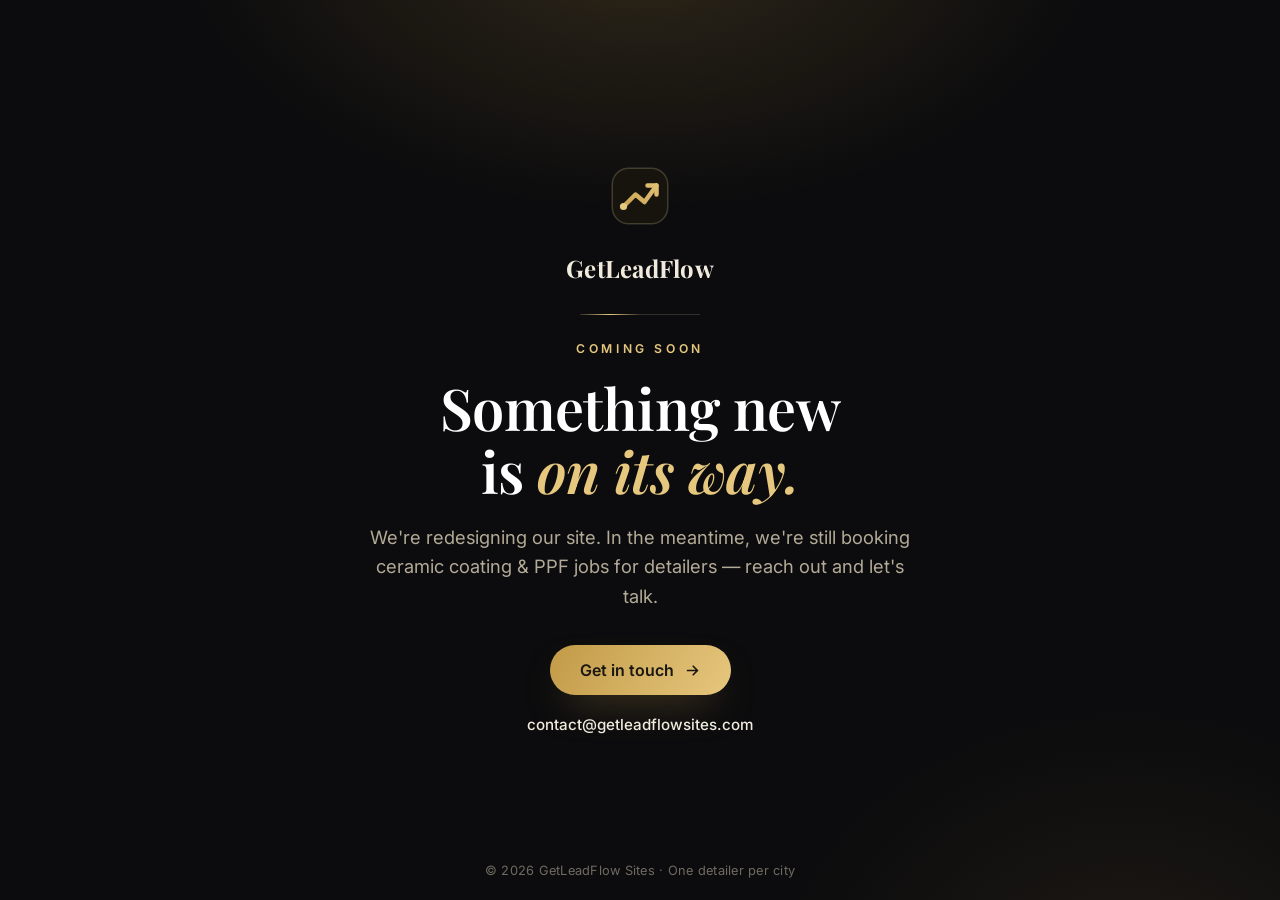
==== commit 71bfd0b3: "Put up Coming Soon placeholder while the site is rebuilt - Replace homepage with a self-contained Ob" ====
--- a/public/index.html
+++ b/public/index.html
@@ -11,234 +11,91 @@
     gtag('js', new Date());
     gtag('config', 'G-QR5NQK8QFY');
   </script>
-  <title>GetLeadFlow Sites | Booked Ceramic Coating &amp; PPF Jobs, Guaranteed</title>
-  <meta name="description" content="GetLeadFlow runs Meta ads for ceramic coating & PPF studios, works every lead, and books high-ticket jobs onto your calendar. 7–12 guaranteed jobs in 30–60 days. One detailer per city." />
+  <title>GetLeadFlow — Coming Soon</title>
+  <meta name="description" content="GetLeadFlow is being redesigned. We're still booking ceramic coating & PPF jobs for detailers in the meantime — get in touch at contact@getleadflowsites.com." />
+  <meta name="robots" content="noindex" />
   <link rel="canonical" href="https://getleadflowsites.com/" />
   <meta property="og:type" content="website" />
-  <meta property="og:title" content="Booked Ceramic Coating & PPF Jobs, Guaranteed | GetLeadFlow" />
-  <meta property="og:description" content="We run the ads, work every lead, and book high-ticket coating & PPF jobs on your calendar. One detailer per city." />
+  <meta property="og:title" content="GetLeadFlow — Coming Soon" />
+  <meta property="og:description" content="Something new is on its way. We're still booking ceramic coating & PPF jobs in the meantime." />
   <meta property="og:url" content="https://getleadflowsites.com/" />
   <meta property="og:image" content="https://getleadflowsites.com/assets/og-image.png" />
   <meta name="twitter:card" content="summary_large_image" />
   <meta name="twitter:image" content="https://getleadflowsites.com/assets/og-image.png" />
   <link rel="icon" type="image/svg+xml" href="assets/favicon.svg" />
-  <meta name="theme-color" content="#FBFAF6" />
+  <meta name="theme-color" content="#0C0C0E" />
   <link rel="preconnect" href="https://fonts.googleapis.com" />
   <link rel="preconnect" href="https://fonts.gstatic.com" crossorigin />
-  <link href="https://fonts.googleapis.com/css2?family=Playfair+Display:ital,wght@0,500;0,600;0,700;1,500;1,600&family=Inter:wght@400;500;600;700&display=swap" rel="stylesheet" />
-  <link rel="stylesheet" href="css/site.css" />
-  <script type="application/ld+json">
-  {"@context":"https://schema.org","@type":"ProfessionalService","name":"GetLeadFlow Sites","description":"Done-for-you client acquisition for ceramic coating and PPF detailers — Meta ads, CRM, lead follow-up and appointment setting.","url":"https://getleadflowsites.com/","email":"contact@getleadflowsites.com","areaServed":"US","founder":{"@type":"Person","name":"Gianluca"},"makesOffer":{"@type":"Offer","description":"7–12 guaranteed ceramic coating jobs within 30–60 days. One detailer per city."}}
-  </script>
+  <link href="https://fonts.googleapis.com/css2?family=Playfair+Display:ital,wght@0,500;0,600;0,700;1,500&family=Inter:wght@400;500;600&display=swap" rel="stylesheet" />
+  <style>
+    :root{
+      --ob:#0C0C0E; --ob-2:#15130F; --cream:#F1EBDE; --mut:#B3AA97;
+      --gold:#C29A47; --gold-2:#E6C77E; --gold-deep:#9A6E24;
+      --serif:"Playfair Display",Georgia,serif; --sans:"Inter","Segoe UI",system-ui,sans-serif;
+      --ease:cubic-bezier(.16,1,.3,1);
+    }
+    *{box-sizing:border-box} html,body{margin:0;height:100%}
+    body{
+      font-family:var(--sans); color:var(--cream); background:var(--ob);
+      min-height:100%; display:grid; place-items:center; text-align:center; padding:40px 22px;
+      -webkit-font-smoothing:antialiased; position:relative; overflow:hidden;
+    }
+    body::before{content:"";position:fixed;inset:0;z-index:0;pointer-events:none;
+      background:
+        radial-gradient(760px 460px at 50% -8%, rgba(194,154,71,.20), transparent 62%),
+        radial-gradient(620px 520px at 88% 112%, rgba(194,154,71,.10), transparent 60%);}
+    .wrap{position:relative; z-index:1; max-width:640px; animation:rise .9s var(--ease) both}
+    @keyframes rise{from{opacity:0;transform:translateY(16px)}to{opacity:1;transform:none}}
+
+    .mark{width:60px;height:60px;margin:0 auto 26px;display:block}
+    .brand{font-family:var(--serif);font-weight:700;font-size:1.5rem;letter-spacing:.01em;color:var(--cream);margin:0 0 30px}
+
+    .rule{width:120px;height:1px;margin:0 auto 26px;position:relative;overflow:hidden;background:rgba(233,214,170,.18)}
+    .rule::after{content:"";position:absolute;inset:0;width:50%;
+      background:linear-gradient(90deg,transparent,var(--gold-2),transparent);
+      animation:sweep 3.2s var(--ease) infinite}
+    @keyframes sweep{0%{transform:translateX(-120%)}60%,100%{transform:translateX(260%)}}
+
+    .eyebrow{font-family:var(--sans);font-size:.76rem;font-weight:600;letter-spacing:.3em;text-transform:uppercase;color:var(--gold-2);margin:0 0 20px}
+    h1{font-family:var(--serif);font-weight:600;line-height:1.1;letter-spacing:-.01em;color:#fff;
+      font-size:clamp(2.3rem,6.4vw,3.6rem);margin:0 0 20px;text-wrap:balance}
+    h1 em{font-style:italic;color:var(--gold-2)}
+    .lead{color:var(--mut);font-size:clamp(1rem,1.7vw,1.15rem);line-height:1.6;max-width:46ch;margin:0 auto 34px}
+
+    .cta{display:inline-flex;align-items:center;gap:10px;font-family:var(--sans);font-weight:600;font-size:1rem;
+      color:#1a1610;background:linear-gradient(120deg,var(--gold),var(--gold-2));padding:15px 30px;border-radius:999px;
+      text-decoration:none;transition:transform .25s var(--ease),box-shadow .25s;box-shadow:0 18px 40px -18px rgba(194,154,71,.6)}
+    .cta:hover{transform:translateY(-2px);box-shadow:0 22px 48px -18px rgba(194,154,71,.8)}
+    .cta svg{width:17px;height:17px}
+    .email{display:block;margin-top:20px;color:var(--mut);font-size:.95rem;text-decoration:none}
+    .email b{color:var(--cream);font-weight:500}
+    .email:hover b{color:var(--gold-2)}
+
+    footer{position:fixed;bottom:22px;left:0;right:0;z-index:1;color:rgba(179,170,151,.6);font-size:.8rem;letter-spacing:.02em}
+    @media (prefers-reduced-motion:reduce){*{animation:none!important;transition:none!important}}
+  </style>
 </head>
 <body>
+  <div class="wrap">
+    <svg class="mark" viewBox="0 0 40 40" fill="none" aria-hidden="true">
+      <rect x="1.5" y="1.5" width="37" height="37" rx="11" fill="#17140D" stroke="rgba(233,214,170,.22)"/>
+      <path d="M9 27 L17 19 L23 24 L31 13" stroke="url(#g)" stroke-width="3" stroke-linecap="round" stroke-linejoin="round"/>
+      <path d="M31 13 L31 19 M31 13 L25 13" stroke="url(#g)" stroke-width="3" stroke-linecap="round" stroke-linejoin="round"/>
+      <circle cx="9" cy="27" r="2.4" fill="#E6C77E"/>
+      <defs><linearGradient id="g" x1="6" y1="34" x2="34" y2="6" gradientUnits="userSpaceOnUse"><stop stop-color="#C29A47"/><stop offset="1" stop-color="#E6C77E"/></linearGradient></defs>
+    </svg>
+    <p class="brand">GetLeadFlow</p>
 
-  <header class="nav">
-    <div class="container nav-in">
-      <a class="brand" href="index.html">
-        <svg class="mk" viewBox="0 0 40 40" fill="none" aria-hidden="true"><rect x="1.5" y="1.5" width="37" height="37" rx="9" fill="#141210"/><path d="M9 27 L17 19 L23 24 L31 13" stroke="url(#g)" stroke-width="3" stroke-linecap="round" stroke-linejoin="round"/><path d="M31 13 L31 19 M31 13 L25 13" stroke="url(#g)" stroke-width="3" stroke-linecap="round" stroke-linejoin="round"/><circle cx="9" cy="27" r="2.3" fill="#C29A47"/><defs><linearGradient id="g" x1="6" y1="34" x2="34" y2="6" gradientUnits="userSpaceOnUse"><stop stop-color="#C29A47"/><stop offset="1" stop-color="#E6C77E"/></linearGradient></defs></svg>
-        <span>GetLeadFlow</span>
-      </a>
-      <ul class="nav-links">
-        <li><a href="index.html" class="active">Home</a></li>
-        <li><a href="services.html">Services</a></li>
-        <li><a href="how-it-works.html">How it works</a></li>
-        <li><a href="about.html">About</a></li>
-        <li><a href="contact.html">Contact</a></li>
-        <li><a class="btn btn-gold" href="contact.html">Book a call</a></li>
-      </ul>
-      <div class="nav-right">
-        <a class="btn btn-gold" href="contact.html">Book a call</a>
-        <button class="nav-toggle" aria-label="Menu" aria-expanded="false"><svg viewBox="0 0 24 24" fill="none" stroke="currentColor" stroke-width="2" stroke-linecap="round"><path d="M4 7h16M4 12h16M4 17h16"/></svg></button>
-      </div>
-    </div>
-  </header>
+    <div class="rule"></div>
+    <p class="eyebrow">Coming soon</p>
+    <h1>Something new is <em>on its way.</em></h1>
+    <p class="lead">We're redesigning our site. In the meantime, we're still booking ceramic coating &amp; PPF jobs for detailers — reach out and let's talk.</p>
 
-  <main>
-    <!-- HERO -->
-    <section class="hero">
-      <div class="container hero-grid">
-        <div>
-          <span class="eyebrow">For ceramic coating &amp; PPF studios</span>
-          <h1>A calendar full of high-ticket jobs — <em>guaranteed.</em></h1>
-          <p class="lead">We run your Meta ads, work every lead in minutes, and book qualified ceramic coating &amp; PPF appointments for you. You just show up and do what you're great at.</p>
-          <div class="hero-cta">
-            <a class="btn btn-gold btn-lg" href="contact.html">Book your free strategy call
-              <svg viewBox="0 0 24 24" fill="none" stroke="currentColor" stroke-width="2.4" stroke-linecap="round" stroke-linejoin="round"><path d="M5 12h14M13 6l6 6-6 6"/></svg></a>
-            <a class="btn btn-line btn-lg" href="how-it-works.html">See how it works</a>
-          </div>
-          <div class="hero-meta">
-            <span><svg viewBox="0 0 24 24" fill="none" stroke="currentColor" stroke-width="2.5" stroke-linecap="round" stroke-linejoin="round"><path d="M20 6 9 17l-5-5"/></svg> 7–12 booked jobs in 30–60 days</span>
-            <span><svg viewBox="0 0 24 24" fill="none" stroke="currentColor" stroke-width="2.5" stroke-linecap="round" stroke-linejoin="round"><path d="M20 6 9 17l-5-5"/></svg> One detailer per city</span>
-          </div>
-        </div>
-        <div class="quiet-card">
-          <div class="qc-top"><div class="lbl">Booked this month</div><div class="n"><b>11</b></div></div>
-          <div class="qc-row"><span class="av">M</span><div class="t"><strong>Marcus — Ceramic Coating</strong><small>Tue · 10:00 AM · Full vehicle</small></div><span class="st">Booked</span></div>
-          <div class="qc-row"><span class="av">S</span><div class="t"><strong>Sofia — PPF Full Front</strong><small>Wed · 1:30 PM · Tesla Model Y</small></div><span class="st">Booked</span></div>
-          <div class="qc-row"><span class="av">D</span><div class="t"><strong>Devon — Ceramic + Correction</strong><small>Thu · 9:00 AM · BMW M4</small></div><span class="st">Booked</span></div>
-        </div>
-      </div>
-    </section>
-
-    <!-- TRUST -->
-    <div class="trust">
-      <div class="container trust-in">
-        <p>Built only for</p>
-        <span class="t"><svg viewBox="0 0 24 24" fill="none" stroke="currentColor" stroke-width="2" stroke-linecap="round" stroke-linejoin="round"><path d="M12 3l8 4v5c0 5-3.5 7.6-8 9-4.5-1.4-8-4-8-9V7z"/></svg> Ceramic Coating</span>
-        <span class="t"><svg viewBox="0 0 24 24" fill="none" stroke="currentColor" stroke-width="2" stroke-linecap="round" stroke-linejoin="round"><path d="M5 17H3V9l3-4h10l3 4v8h-2"/><circle cx="7.5" cy="17" r="2"/><circle cx="16.5" cy="17" r="2"/></svg> Paint Protection Film</span>
-        <span class="t"><svg viewBox="0 0 24 24" fill="none" stroke="currentColor" stroke-width="2" stroke-linecap="round" stroke-linejoin="round"><path d="M12 2v20M2 12h20"/><circle cx="12" cy="12" r="9"/></svg> High-ticket studios</span>
-      </div>
-    </div>
-
-    <!-- PROBLEM -->
-    <section class="tint">
-      <div class="container">
-        <div class="sec-head center">
-          <span class="eyebrow">The real problem</span>
-          <h2>You're brilliant at coating cars. Getting the cars in is the hard part.</h2>
-        </div>
-        <div class="prob-grid">
-          <div class="prob"><div class="idx">i.</div><h3>Feast or famine</h3><p>A packed week, then silence. Referrals alone make every month a gamble you can't plan or hire around.</p></div>
-          <div class="prob"><div class="idx">ii.</div><h3>Leads that go cold</h3><p>Someone messages at 8pm while you're under a car. By morning they've booked the shop that answered first.</p></div>
-          <div class="prob"><div class="idx">iii.</div><h3>Money burned on boosting</h3><p>"Boosting" posts attracts tyre-kickers — not buyers ready to pay $1,500+ for a proper coating.</p></div>
-        </div>
-      </div>
-    </section>
-
-    <!-- DIFFERENCE -->
-    <section>
-      <div class="container split">
-        <div class="split-media flow">
-          <div class="flowrow"><span class="dot">1</span><span><strong>Ad seen</strong> — the right owner in your city stops scrolling.</span></div>
-          <div class="flowrow"><span class="dot">2</span><span><strong>Lead captured</strong> — straight into your CRM, instantly.</span></div>
-          <div class="flowrow"><span class="dot">3</span><span><strong>We reply in minutes</strong> — our team qualifies &amp; nurtures.</span></div>
-          <div class="flowrow"><span class="dot">4</span><span><strong>Job booked</strong> — dropped onto your calendar, ready to coat.</span></div>
-        </div>
-        <div>
-          <span class="eyebrow">The difference</span>
-          <h2>We don't just send leads. We book the jobs.</h2>
-          <p class="lead">Anyone can run ads and hand you a list of names. That's where most agencies stop — and where the leads quietly die.</p>
-          <ul class="checks">
-            <li><svg viewBox="0 0 24 24" fill="none" stroke="currentColor" stroke-width="2.4" stroke-linecap="round" stroke-linejoin="round"><path d="M20 6 9 17l-5-5"/></svg><span><b>Answered in minutes</b> by a real team — not a bot that fumbles.</span></li>
-            <li><svg viewBox="0 0 24 24" fill="none" stroke="currentColor" stroke-width="2.4" stroke-linecap="round" stroke-linejoin="round"><path d="M20 6 9 17l-5-5"/></svg><span>We qualify, nurture &amp; follow up so nothing slips.</span></li>
-            <li><svg viewBox="0 0 24 24" fill="none" stroke="currentColor" stroke-width="2.4" stroke-linecap="round" stroke-linejoin="round"><path d="M20 6 9 17l-5-5"/></svg><span>Jobs booked <b>directly onto your calendar</b> — you just show up.</span></li>
-          </ul>
-          <a class="btn btn-line" href="services.html">Explore what's included
-            <svg viewBox="0 0 24 24" fill="none" stroke="currentColor" stroke-width="2.4" stroke-linecap="round" stroke-linejoin="round"><path d="M5 12h14M13 6l6 6-6 6"/></svg></a>
-        </div>
-      </div>
-    </section>
-
-    <!-- HOW -->
-    <section class="tint">
-      <div class="container">
-        <div class="sec-head">
-          <span class="eyebrow">How it works</span>
-          <h2>Proof first. Then we scale.</h2>
-          <p>No black box, no long lock-in. We prove what works in your market before we ask you to scale a dollar.</p>
-        </div>
-        <div class="steps">
-          <div class="step"><div class="no">01</div><div><h3>Free strategy call</h3><p>We learn your market, services, pricing and capacity — and tell you honestly whether we can deliver.</p></div><div class="tag">No pressure</div></div>
-          <div class="step"><div class="no">02</div><div><h3>2–3 week test run</h3><p>We launch Meta ads and test the offers, angles and creative that make buyers in <em>your</em> city book. Real data, not guessing.</p></div><div class="tag">Proof before you scale</div></div>
-          <div class="step"><div class="no">03</div><div><h3>We work every lead</h3><p>Leads flow into the CRM; our team replies in minutes, qualifies, and books them onto your calendar. You never chase a lead again.</p></div><div class="tag">Answered in minutes</div></div>
-          <div class="step"><div class="no">04</div><div><h3>Scale to a full calendar</h3><p>Once we know what converts, we pour fuel on it — toward 7–12 booked coating jobs in your first 30–60 days, then keep it flowing.</p></div><div class="tag">7–12 jobs</div></div>
-        </div>
-      </div>
-    </section>
-
-    <!-- GUARANTEE -->
-    <section class="obsidian">
-      <div class="container guar">
-        <div class="seal"><div><div class="k">7–12</div><div class="s">Jobs</div></div></div>
-        <div>
-          <span class="eyebrow">Our guarantee</span>
-          <h2>7–12 ceramic coating jobs in 30–60 days.</h2>
-          <p>After a short test run to dial in your market, we go to work on <b>7–12 booked coating jobs within 30–60 days</b>. We only take on studios we're confident we can win for — and we take just <b>one detailer per city</b>, so we're never competing against ourselves in your backyard.</p>
-        </div>
-        <a class="btn btn-gold" href="contact.html">Claim your call</a>
-      </div>
-    </section>
-
-    <!-- FIT -->
-    <section>
-      <div class="container fit-grid">
-        <div class="fit">
-          <span class="eyebrow">Who we work with</span>
-          <h2 style="font-size:clamp(1.8rem,3.6vw,2.7rem);margin-bottom:24px">Is your studio a fit?</h2>
-          <ul>
-            <li><svg viewBox="0 0 24 24" fill="none" stroke="currentColor" stroke-width="2.4" stroke-linecap="round" stroke-linejoin="round"><path d="M20 6 9 17l-5-5"/></svg><span>You offer <b>ceramic coating and/or PPF</b> and want more high-ticket work.</span></li>
-            <li><svg viewBox="0 0 24 24" fill="none" stroke="currentColor" stroke-width="2.4" stroke-linecap="round" stroke-linejoin="round"><path d="M20 6 9 17l-5-5"/></svg><span>You can comfortably handle <b>7–12+ new jobs a month</b> (or want to grow into it).</span></li>
-            <li><svg viewBox="0 0 24 24" fill="none" stroke="currentColor" stroke-width="2.4" stroke-linecap="round" stroke-linejoin="round"><path d="M20 6 9 17l-5-5"/></svg><span>You're done <b>relying on referrals</b> and want a predictable pipeline.</span></li>
-            <li><svg viewBox="0 0 24 24" fill="none" stroke="currentColor" stroke-width="2.4" stroke-linecap="round" stroke-linejoin="round"><path d="M20 6 9 17l-5-5"/></svg><span>You'd rather <b>coat cars than chase leads</b> and manage ad accounts.</span></li>
-          </ul>
-        </div>
-        <div class="fit-note">
-          <div class="big">We only work with ceramic &amp; PPF studios.</div>
-          <p>That focus is exactly why our ads and scripts convert — we already know your customer, your price points, and the objections that stop a $1,500 coating from closing. Specialisation is your edge.</p>
-        </div>
-      </div>
-    </section>
-
-    <!-- TERRITORY -->
-    <section class="territory">
-      <div class="container">
-        <div class="terr-card">
-          <div class="terr-lock"><svg viewBox="0 0 24 24" fill="none" stroke="currentColor" stroke-width="1.8" stroke-linecap="round" stroke-linejoin="round"><rect x="4.5" y="10.5" width="15" height="10" rx="2.5"/><path d="M8 10.5V7a4 4 0 0 1 8 0v3.5"/></svg></div>
-          <span class="eyebrow">Exclusive by design</span>
-          <h2>We only work with one detailer per city.</h2>
-          <p class="lead">When we take you on, we lock your city — and we never run ads for a competing ceramic or PPF shop in your market. So your area is either open right now… or it's already claimed by someone else.</p>
-          <div class="terr-ask">
-            <span class="ask">Not sure if your territory's taken?</span>
-            <a class="btn btn-gold" href="mailto:contact@getleadflowsites.com?subject=Is%20my%20city%20still%20available%3F&body=Hi%20GetLeadFlow%2C%20I%27d%20like%20to%20check%20if%20my%20city%20is%20still%20open.%20My%20city%3A%20">Contact us to check
-              <svg viewBox="0 0 24 24" fill="none" stroke="currentColor" stroke-width="2.4" stroke-linecap="round" stroke-linejoin="round"><path d="M5 12h14M13 6l6 6-6 6"/></svg></a>
-          </div>
-        </div>
-      </div>
-    </section>
-
-    <!-- FAQ -->
-    <section class="tint">
-      <div class="container">
-        <div class="sec-head center"><span class="eyebrow">Questions</span><h2>Straight answers</h2></div>
-        <div class="faq">
-          <div class="qa"><button class="q">How fast will I see booked jobs?<svg class="pm" viewBox="0 0 24 24" fill="none" stroke="currentColor" stroke-width="2.2" stroke-linecap="round"><path d="M12 5v14M5 12h14"/></svg></button><div class="a"><p>A 2–3 week test run dials in your market, then we drive toward 7–12 booked ceramic coating jobs within 30–60 days. Many studios see leads during the test itself.</p></div></div>
-          <div class="qa"><button class="q">Do I have to talk to the leads myself?<svg class="pm" viewBox="0 0 24 24" fill="none" stroke="currentColor" stroke-width="2.2" stroke-linecap="round"><path d="M12 5v14M5 12h14"/></svg></button><div class="a"><p>No — that's the whole point. Our team handles the conversations, qualifies each lead, and books them straight onto your calendar. You show up to a booked appointment.</p></div></div>
-          <div class="qa"><button class="q">What's the investment?<svg class="pm" viewBox="0 0 24 24" fill="none" stroke="currentColor" stroke-width="2.2" stroke-linecap="round"><path d="M12 5v14M5 12h14"/></svg></button><div class="a"><p>It depends on your market and goals — there's your ad spend (paid directly to Meta, always in your control) plus our management fee. We walk you through exact numbers on your call, no surprises.</p></div></div>
-          <div class="qa"><button class="q">Can I see proof and results?<svg class="pm" viewBox="0 0 24 24" fill="none" stroke="currentColor" stroke-width="2.2" stroke-linecap="round"><path d="M12 5v14M5 12h14"/></svg></button><div class="a"><p>Absolutely — on your call we'll show you the live campaigns and dashboards we run for detailers. Real numbers, no fluff.</p></div></div>
-        </div>
-      </div>
-    </section>
-
-    <!-- CLOSING -->
-    <section class="obsidian closing">
-      <div class="container">
-        <span class="eyebrow">Book your call</span>
-        <h2 style="margin-top:14px">Let's fill your calendar with coating jobs.</h2>
-        <p>One free, no-pressure strategy call. We'll map exactly how we'd get you 7–12 booked jobs — and show you the proof.</p>
-        <div class="hero-cta">
-          <a class="btn btn-gold btn-lg" href="contact.html">Book your free strategy call
-            <svg viewBox="0 0 24 24" fill="none" stroke="currentColor" stroke-width="2.4" stroke-linecap="round" stroke-linejoin="round"><path d="M5 12h14M13 6l6 6-6 6"/></svg></a>
-          <a class="btn btn-goldline btn-lg" href="mailto:contact@getleadflowsites.com">contact@getleadflowsites.com</a>
-        </div>
-      </div>
-    </section>
-  </main>
-
-  <footer>
-    <div class="container">
-      <div class="foot-grid">
-        <div class="foot-brand">
-          <a class="brand" href="index.html"><svg class="mk" viewBox="0 0 40 40" fill="none" aria-hidden="true"><rect x="1.5" y="1.5" width="37" height="37" rx="9" fill="#141210"/><path d="M9 27 L17 19 L23 24 L31 13" stroke="#C29A47" stroke-width="3" stroke-linecap="round" stroke-linejoin="round"/><path d="M31 13 L31 19 M31 13 L25 13" stroke="#C29A47" stroke-width="3" stroke-linecap="round" stroke-linejoin="round"/><circle cx="9" cy="27" r="2.3" fill="#C29A47"/></svg><span>GetLeadFlow</span></a>
-          <p>Done-for-you client acquisition for ceramic coating &amp; PPF studios. We run the ads, work the leads, and book the jobs.</p>
-        </div>
-        <div class="foot"><h5>Company</h5><ul><li><a href="services.html">Services</a></li><li><a href="how-it-works.html">How it works</a></li><li><a href="about.html">About</a></li></ul></div>
-        <div class="foot"><h5>Get started</h5><ul><li><a href="contact.html">Book a call</a></li><li><a href="mailto:contact@getleadflowsites.com">contact@getleadflowsites.com</a></li></ul></div>
-      </div>
-      <div class="foot-bot"><span>© <span id="year">2026</span> GetLeadFlow Sites. All rights reserved.</span><span>For detailers who'd rather be coating cars.</span></div>
-    </div>
-  </footer>
-
-  <script src="js/site.js"></script>
+    <a class="cta" href="mailto:contact@getleadflowsites.com?subject=GetLeadFlow%20enquiry">Get in touch
+      <svg viewBox="0 0 24 24" fill="none" stroke="currentColor" stroke-width="2.4" stroke-linecap="round" stroke-linejoin="round"><path d="M5 12h14M13 6l6 6-6 6"/></svg></a>
+    <a class="email" href="mailto:contact@getleadflowsites.com"><b>contact@getleadflowsites.com</b></a>
+  </div>
+  <footer>© <span id="y"></span> GetLeadFlow Sites · One detailer per city</footer>
+  <script>document.getElementById('y').textContent=new Date().getFullYear();</script>
 </body>
 </html>
